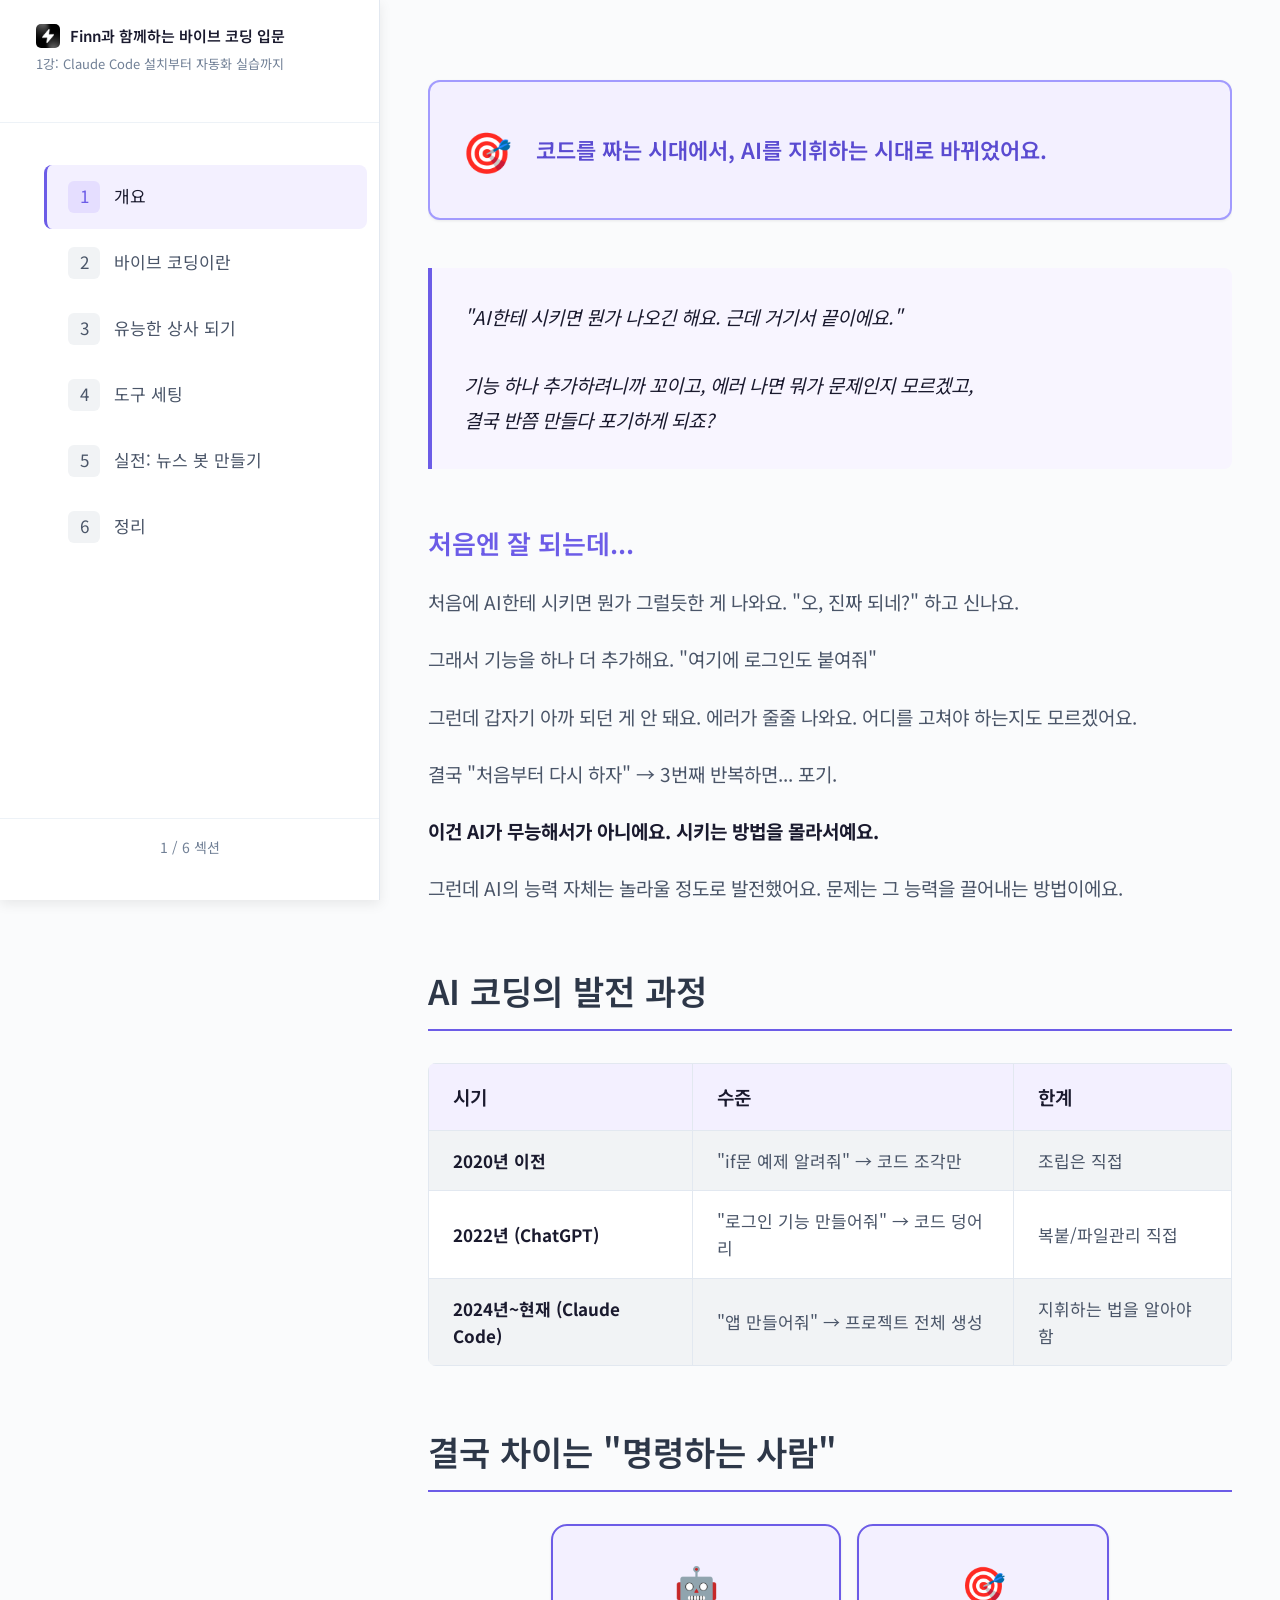
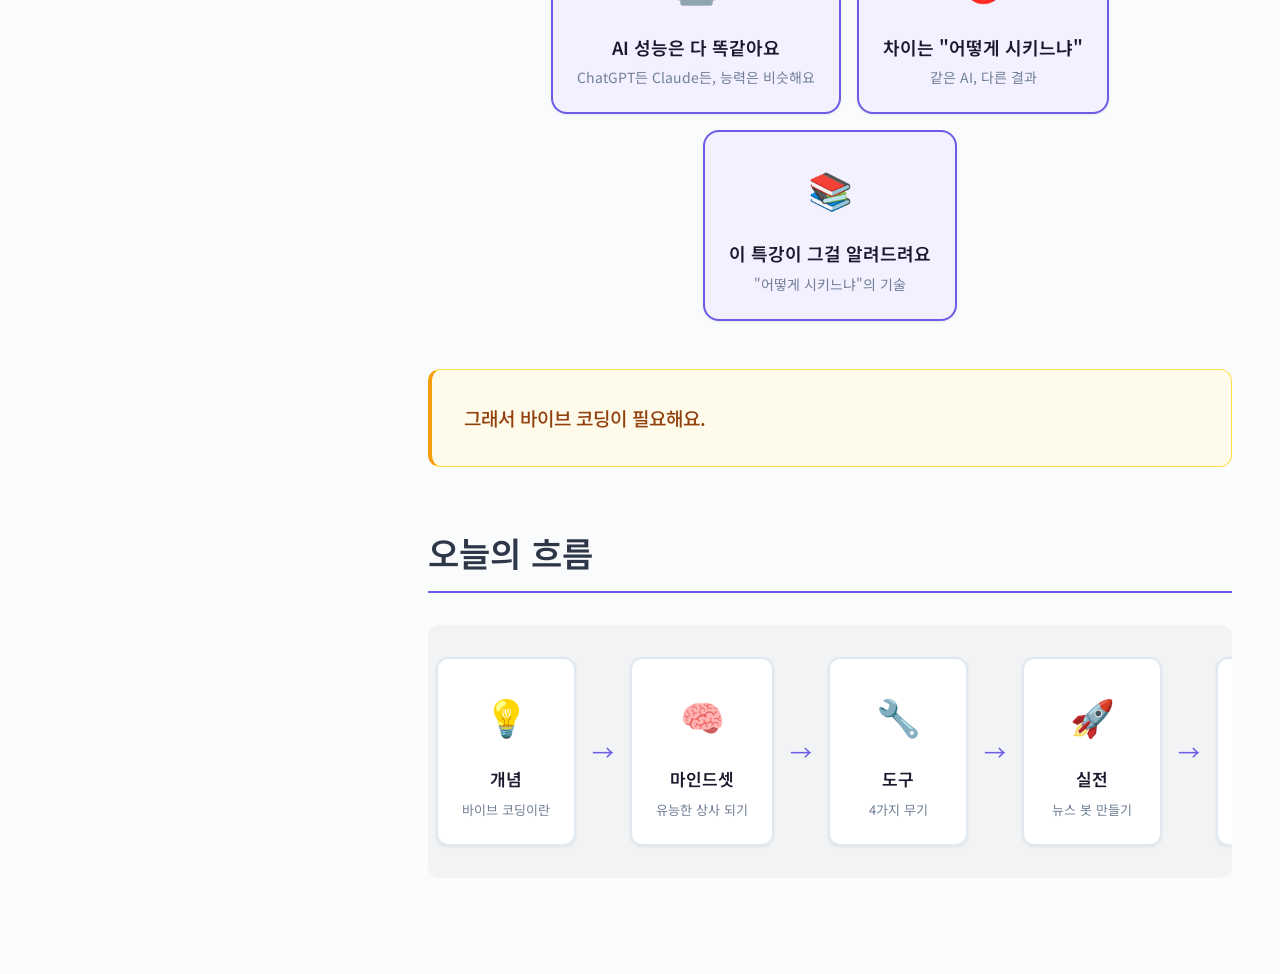
==== 바이브코딩특강/html/index.html @ a38feee6 "바이브 코딩 특강 프레젠테이션 Phase 4 완료 - HTML 프레젠테이션: 7개 섹션 (개요, 바이브코딩이란, 마인드셋, 도구세팅, 자동화실습, 핸즈온, 요약) - 라이트 모드 " ====
<!DOCTYPE html>
<html lang="ko">
<head>
  <meta charset="UTF-8">
  <meta name="viewport" content="width=device-width, initial-scale=1.0">
  <title>Finn과 함께하는 바이브 코딩 입문</title>
  <link rel="stylesheet" href="css/styles.css">
  <link rel="preconnect" href="https://fonts.googleapis.com">
  <link rel="preconnect" href="https://fonts.gstatic.com" crossorigin>
  <link href="https://fonts.googleapis.com/css2?family=Noto+Sans+KR:wght@400;500;600;700&display=swap" rel="stylesheet">
</head>
<body>
  <div class="app-container">
    <!-- Sidebar Navigation -->
    <nav class="sidebar">
      <div class="sidebar-header">
        <div class="sidebar-title-row">
          <img src="images/logo.png" alt="번개장터" class="sidebar-logo">
          <h1>Finn과 함께하는 바이브 코딩 입문</h1>
        </div>
        <p>1강: Claude Code 설치부터 자동화 실습까지</p>
      </div>
      <ul class="nav-list">
        <li class="nav-item">
          <a class="nav-link active" data-target="overview">
            <span class="nav-icon">1</span>
            개요
          </a>
        </li>
        <li class="nav-item">
          <a class="nav-link" data-target="what-is">
            <span class="nav-icon">2</span>
            바이브 코딩이란
          </a>
        </li>
        <li class="nav-item">
          <a class="nav-link" data-target="mindset">
            <span class="nav-icon">3</span>
            유능한 상사 되기
          </a>
        </li>
        <li class="nav-item">
          <a class="nav-link" data-target="tools">
            <span class="nav-icon">4</span>
            도구 세팅
          </a>
        </li>
        <li class="nav-item">
          <a class="nav-link" data-target="hands-on">
            <span class="nav-icon">5</span>
            실전: 뉴스 봇 만들기
          </a>
        </li>
        <li class="nav-item">
          <a class="nav-link" data-target="summary">
            <span class="nav-icon">6</span>
            정리
          </a>
        </li>
      </ul>
      <div class="sidebar-footer">
        <span id="progress-text">1 / 6 섹션</span>
      </div>
    </nav>

    <!-- Main Content Area -->
    <main class="main-content">

      <!-- ==================== 섹션 0: 개요 ==================== -->
      <section id="overview" class="content-section active">
        <div class="key-message">
          <span class="key-icon">🎯</span>
          <p class="key-text">코드를 짜는 시대에서, AI를 지휘하는 시대로 바뀌었어요.</p>
        </div>

        <blockquote>
          "AI한테 시키면 뭔가 나오긴 해요. 근데 거기서 끝이에요."<br><br>
          기능 하나 추가하려니까 꼬이고, 에러 나면 뭐가 문제인지 모르겠고,<br>
          결국 반쯤 만들다 포기하게 되죠?
        </blockquote>

        <h3>처음엔 잘 되는데...</h3>
        <p>처음에 AI한테 시키면 뭔가 그럴듯한 게 나와요. "오, 진짜 되네?" 하고 신나요.</p>
        <p>그래서 기능을 하나 더 추가해요. "여기에 로그인도 붙여줘"</p>
        <p>그런데 갑자기 아까 되던 게 안 돼요. 에러가 줄줄 나와요. 어디를 고쳐야 하는지도 모르겠어요.</p>
        <p>결국 "처음부터 다시 하자" → 3번째 반복하면... 포기.</p>
        <p><strong>이건 AI가 무능해서가 아니에요. 시키는 방법을 몰라서예요.</strong></p>
        <p>그런데 AI의 능력 자체는 놀라울 정도로 발전했어요. 문제는 그 능력을 끌어내는 방법이에요.</p>

        <h2>AI 코딩의 발전 과정</h2>
        <table>
          <tr>
            <th>시기</th>
            <th>수준</th>
            <th>한계</th>
          </tr>
          <tr>
            <td><strong>2020년 이전</strong></td>
            <td>"if문 예제 알려줘" → 코드 조각만</td>
            <td>조립은 직접</td>
          </tr>
          <tr>
            <td><strong>2022년 (ChatGPT)</strong></td>
            <td>"로그인 기능 만들어줘" → 코드 덩어리</td>
            <td>복붙/파일관리 직접</td>
          </tr>
          <tr>
            <td><strong>2024년~현재 (Claude Code)</strong></td>
            <td>"앱 만들어줘" → 프로젝트 전체 생성</td>
            <td>지휘하는 법을 알아야 함</td>
          </tr>
        </table>

        <h2>결국 차이는 "명령하는 사람"</h2>
        <div class="ai-grid" style="justify-content:center">
          <div class="ai-card highlight" style="min-width:200px;padding:24px">
            <span style="font-size:36px">🤖</span>
            <span class="ai-name" style="font-size:18px;white-space:normal;margin-top:8px">AI 성능은 다 똑같아요</span>
            <span style="font-size:14px;color:var(--color-text-muted);margin-top:4px">ChatGPT든 Claude든, 능력은 비슷해요</span>
          </div>
          <div class="ai-card highlight" style="min-width:200px;padding:24px">
            <span style="font-size:36px">🎯</span>
            <span class="ai-name" style="font-size:18px;white-space:normal;margin-top:8px">차이는 "어떻게 시키느냐"</span>
            <span style="font-size:14px;color:var(--color-text-muted);margin-top:4px">같은 AI, 다른 결과</span>
          </div>
          <div class="ai-card highlight" style="min-width:200px;padding:24px">
            <span style="font-size:36px">📚</span>
            <span class="ai-name" style="font-size:18px;white-space:normal;margin-top:8px">이 특강이 그걸 알려드려요</span>
            <span style="font-size:14px;color:var(--color-text-muted);margin-top:4px">"어떻게 시키느냐"의 기술</span>
          </div>
        </div>

        <div class="insight-box">
          <p>그래서 바이브 코딩이 필요해요.</p>
        </div>

        <h2>오늘의 흐름</h2>
        <div class="flow-diagram">
          <div class="flow-node">
            <span class="flow-emoji">💡</span>
            <span class="flow-label">개념</span>
            <span class="flow-desc">바이브 코딩이란</span>
          </div>
          <span class="flow-arrow">→</span>
          <div class="flow-node">
            <span class="flow-emoji">🧠</span>
            <span class="flow-label">마인드셋</span>
            <span class="flow-desc">유능한 상사 되기</span>
          </div>
          <span class="flow-arrow">→</span>
          <div class="flow-node">
            <span class="flow-emoji">🔧</span>
            <span class="flow-label">도구</span>
            <span class="flow-desc">4가지 무기</span>
          </div>
          <span class="flow-arrow">→</span>
          <div class="flow-node">
            <span class="flow-emoji">🚀</span>
            <span class="flow-label">실전</span>
            <span class="flow-desc">뉴스 봇 만들기</span>
          </div>
          <span class="flow-arrow">→</span>
          <div class="flow-node">
            <span class="flow-emoji">📋</span>
            <span class="flow-label">정리</span>
            <span class="flow-desc">다음 단계</span>
          </div>
        </div>
      </section>

      <!-- ==================== 섹션 1: 바이브 코딩이란 ==================== -->
      <section id="what-is" class="content-section">
        <h1>바이브 코딩이란</h1>

        <div class="key-message">
          <span class="key-icon">🎯</span>
          <p class="key-text">바이브 코딩 = 코드 대신, 명확한 의도와 예상 결과로 AI를 지휘하는 것</p>
        </div>

        <blockquote>
          "바이브"면 대충 느낌만 전달하면 되는 거 아니에요?<br>
          — 아닙니다. 여기서 오해하면 안 돼요.
        </blockquote>

        <h2>정의</h2>
        <p>코드 한 줄 한 줄 짜는 게 아니라,<br>
        <strong>"이 버튼 누르면 이렇게 동작해야 해"</strong>라고 의도와 예상 결과를 구체적으로 지시하는 방식이에요.</p>

        <h3>바이브 코딩 ≠ 대충 말하기</h3>
        <div class="insight-box">
          <p>"바이브"라는 단어 때문에 헷갈릴 수 있어요. "느낌만 전달하면 AI가 알아서 해주겠지?" — 이게 안 돼서 다들 막히는 거예요.</p>
        </div>
        <p>바이브 코딩의 진짜 의미:</p>
        <ul class="checklist">
          <li>코드 문법은 몰라도 돼요</li>
          <li>대신 <strong>뭘 만들지</strong>, <strong>왜 만들지</strong>, <strong>어떻게 동작해야 하는지</strong>는 명확히 알아야 해요</li>
          <li>AI한테 기술적인 지침을 정확하게 전달하는 게 핵심이에요</li>
        </ul>

        <h3>MVP란?</h3>
        <p><strong>MVP(Minimum Viable Product)</strong> = 최소 기능 제품. 핵심 기능만 있는 버전을 빨리 만들어서 반응을 보는 거예요. 바이브 코딩은 이 MVP를 빠르게 만드는 데 특히 강해요.</p>

        <h2>전통 코딩 vs 바이브 코딩</h2>
        <div class="comparison-grid">
          <div class="comparison-card traditional">
            <h3>전통적인 코딩</h3>
            <ul>
              <li>사람이 직접 코드를 짠다</li>
              <li>문법, 규칙을 외워야 한다</li>
              <li>오류 하나에 몇 시간 고민</li>
              <li>혼자 모든 걸 알아야 한다</li>
            </ul>
          </div>
          <div class="comparison-card vibe">
            <h3>바이브 코딩</h3>
            <ul>
              <li>AI가 코드를 짜고, 사람이 방향을 잡는다</li>
              <li>의도와 결과를 명확하게 지시한다</li>
              <li>AI한테 물어보면 바로 해결책 제시</li>
              <li>AI와 대화하면서 같이 만든다</li>
            </ul>
          </div>
        </div>

        <div class="section-image-wrap">
          <img src="images/traditional_vs_vibe_coding.png" alt="전통 코딩 vs 바이브 코딩 비교" class="section-image">
          <p class="section-image-caption">전통 코딩: 벽돌을 직접 쌓는 것 vs 바이브 코딩: AI와 함께 설계하는 것</p>
        </div>

        <div class="insight-box">
          <p><strong>왜 지금 바이브 코딩이 가능해졌을까요?</strong> 2022년까지는 AI가 코드 조각만 줄 수 있었어요. 복붙과 조립은 직접 해야 했죠. 하지만 2024년부터 AI가 <strong>프로젝트 전체</strong>를 다룰 수 있게 됐어요. 파일 생성, 코드 작성, 에러 수정까지. 남은 건 <strong>"어떻게 시키느냐"</strong>뿐이에요.</p>
        </div>

        <h2>같은 목표, 다른 접근</h2>
        <p><strong>할일 관리 앱</strong>을 만든다고 하면:</p>
        <div class="comparison-grid">
          <div class="comparison-card traditional">
            <h3>전통 방식</h3>
            <ul>
              <li>언어 선택 → 문법 공부</li>
              <li>프레임워크 학습</li>
              <li>코드 작성 → 삽질...</li>
              <li>6개월~1년</li>
            </ul>
          </div>
          <div class="comparison-card vibe">
            <h3>바이브 코딩</h3>
            <ul>
              <li>AI에게 말하기</li>
              <li>기획 대화 → 코드 생성</li>
              <li>피드백 → 반복</li>
              <li>대화할 줄 알면 시작</li>
            </ul>
          </div>
        </div>

        <h2>바이브 코딩으로 뭘 만들 수 있나요?</h2>
        <p>코딩 경험 없는 사람들이 실제로 바이브 코딩으로 만드는 것들이에요.</p>
        <div class="ai-grid">
          <div class="ai-card" style="padding:24px">
            <span style="font-size:32px">⚙️</span>
            <span class="ai-name" style="font-size:16px;white-space:normal">업무 자동화</span>
            <span style="font-size:13px;color:var(--color-text-muted)">뉴스 봇, 엑셀 자동 병합, 이메일 분류</span>
          </div>
          <div class="ai-card" style="padding:24px">
            <span style="font-size:32px">🌐</span>
            <span class="ai-name" style="font-size:16px;white-space:normal">웹사이트 / 서비스</span>
            <span style="font-size:13px;color:var(--color-text-muted)">포트폴리오, 스터디 모임, 소규모 쇼핑몰</span>
          </div>
          <div class="ai-card" style="padding:24px">
            <span style="font-size:32px">📱</span>
            <span class="ai-name" style="font-size:16px;white-space:normal">간단한 앱</span>
            <span style="font-size:13px;color:var(--color-text-muted)">습관 트래커, 가계부, 운동 기록</span>
          </div>
          <div class="ai-card" style="padding:24px">
            <span style="font-size:32px">📊</span>
            <span class="ai-name" style="font-size:16px;white-space:normal">데이터 분석</span>
            <span style="font-size:13px;color:var(--color-text-muted)">매출 대시보드, 설문 분석, 가격 모니터링</span>
          </div>
        </div>
        <div class="insight-box">
          <p>이 사람들이 코딩을 배웠을까요? 아니에요. <strong>AI와 대화하는 법</strong>을 배웠어요.</p>
        </div>

        <h2>비개발자들이 만든 실제 사례</h2>
        <p style="margin-bottom:16px">카드를 클릭하면 자세한 내용을 볼 수 있어요.</p>
        <div class="ai-grid">
          <div class="ai-card case-card" data-modal="case-1">
            <span class="case-emoji">🔗</span>
            <span class="ai-name">LinkStash</span>
            <span class="case-creator">디자이너 (코딩 무경험)</span>
            <span class="ai-badge cli">Cursor</span>
          </div>
          <div class="ai-card case-card" data-modal="case-2">
            <span class="case-emoji">📂</span>
            <span class="ai-name">Social Archiver</span>
            <span class="case-creator">비개발자 (임형균)</span>
            <span class="ai-badge ide">바이브코딩</span>
          </div>
          <div class="ai-card case-card" data-modal="case-3">
            <span class="case-emoji">🥗</span>
            <span class="ai-name">BLight</span>
            <span class="case-creator">PM/디자이너</span>
            <span class="ai-badge ide">Lovable</span>
          </div>
          <div class="ai-card case-card" data-modal="case-4">
            <span class="case-emoji">🎲</span>
            <span class="ai-name">Skull King 계산기</span>
            <span class="case-creator">sewookori studio</span>
            <span class="ai-badge ide">Antigravity</span>
          </div>
          <div class="ai-card case-card" data-modal="case-5">
            <span class="case-emoji">📸</span>
            <span class="ai-name">Photo AI</span>
            <span class="case-creator">Pieter Levels</span>
            <span class="ai-badge cli">Cursor</span>
          </div>
          <div class="ai-card case-card" data-modal="case-6">
            <span class="case-emoji">🎠</span>
            <span class="ai-name">aiCarousels</span>
            <span class="case-creator">Fernando (제품 디자이너)</span>
            <span class="ai-badge ide">ChatGPT</span>
          </div>
          <div class="ai-card case-card" data-modal="case-7">
            <span class="case-emoji">💪</span>
            <span class="ai-name">Hypertropher</span>
            <span class="case-creator">비개발자</span>
            <span class="ai-badge cli">Cursor</span>
          </div>
        </div>

        <h2>바이브 코딩의 한계</h2>
        <table>
          <tr>
            <th>잘 되는 것</th>
            <th>어려운 것</th>
          </tr>
          <tr>
            <td>개인용/소규모 도구</td>
            <td>수백만 명 동시 접속 서비스</td>
          </tr>
          <tr>
            <td>프로토타입, MVP</td>
            <td>은행/병원급 보안 시스템</td>
          </tr>
          <tr>
            <td>반복 업무 자동화</td>
            <td>게임 엔진 같은 고성능 프로그램</td>
          </tr>
          <tr>
            <td>간단한 웹/앱</td>
            <td>기존 복잡한 시스템에 기능 추가</td>
          </tr>
        </table>

        <h2>바이브 코딩의 핵심은 "대화"</h2>
        <div class="flow-diagram">
          <div class="flow-node">
            <span class="flow-emoji">💬</span>
            <span class="flow-label">말하기</span>
            <span class="flow-desc">AI에게 요청</span>
          </div>
          <span class="flow-arrow">→</span>
          <div class="flow-node">
            <span class="flow-emoji">👀</span>
            <span class="flow-label">확인</span>
            <span class="flow-desc">결과 살펴보기</span>
          </div>
          <span class="flow-arrow">→</span>
          <div class="flow-node">
            <span class="flow-emoji">🔄</span>
            <span class="flow-label">피드백</span>
            <span class="flow-desc">"이건 좋고, 저건 고쳐줘"</span>
          </div>
          <span class="flow-arrow">→</span>
          <div class="flow-node">
            <span class="flow-emoji">🔁</span>
            <span class="flow-label">반복</span>
            <span class="flow-desc">완성될 때까지</span>
          </div>
        </div>
        <p style="text-align:center;font-size:18px;color:var(--color-text-muted)">한 번에 완성품이 나오지 않아요. 대화하면서 만들어가는 거예요.</p>

        <h3>바이브 코딩식 대화법 맛보기</h3>
        <div class="comparison-grid">
          <div class="comparison-card traditional">
            <h3>이렇게 하면 실패</h3>
            <p style="font-size:18px;color:var(--color-text-secondary)">❌ "투두 앱 만들어줘"</p>
            <p style="font-size:16px;color:var(--color-text-muted)">→ AI: 뭔가 만들긴 하는데... 이게 내가 원하던 거야?</p>
          </div>
          <div class="comparison-card vibe">
            <h3>이렇게 하면 성공</h3>
            <p style="font-size:18px;color:var(--color-text-secondary)">✅ "할 일 관리 앱을 만들고 싶어. 어떤 기능들이 필요할지 같이 정리해볼까?"</p>
            <p style="font-size:16px;color:var(--color-text-muted)">→ AI: "네, 먼저 핵심 기능부터 정리해볼게요..."</p>
          </div>
        </div>
        <div class="insight-box">
          <p><strong>"만들어줘"가 아니라 "같이 정리해보자"</strong>예요. AI와 대화하면서 기획이 잡히는 거예요.</p>
        </div>

        <h3>바이브 코딩을 하다 보면</h3>
        <div class="growth-path">
          <div class="growth-step" data-step="1">
            <div class="step-title">처음</div>
            <div class="step-desc">AI가 뭘 하는지 하나도 몰라요. "뭔가 막 만드네..."</div>
          </div>
          <div class="growth-step" data-step="2">
            <div class="step-title">몇 번 하다 보면</div>
            <div class="step-desc">"아, 지금 로그인 부분 고치고 있구나"</div>
          </div>
          <div class="growth-step current" data-step="3">
            <div class="step-title">결국</div>
            <div class="step-desc">코드를 짤 줄은 몰라도, <strong>볼 줄은 알게 돼요</strong>. 이게 성장이에요.</div>
          </div>
        </div>

        <blockquote>
          자동차를 직접 만들 줄 몰라도 운전은 할 수 있어요.<br>
          AI가 차를 만들어주지만, <strong>운전은 여러분이 해요.</strong>
        </blockquote>

        <div class="section-image-wrap">
          <img src="images/vibe_coding_driving_analogy.png" alt="바이브 코딩 운전 비유" class="section-image">
          <p class="section-image-caption">여러분은 방향(Direction)을, AI는 코드(Code)를 담당해요</p>
        </div>

      </section>

      <!-- ==================== 섹션 2: 유능한 상사 되기 ==================== -->
      <section id="mindset" class="content-section">
        <h1>AI의 유능한 상사 되기</h1>

        <div class="key-message">
          <span class="key-icon">🎯</span>
          <p class="key-text">AI는 유능한 신입사원. 뭘 만들지 모르는 건 AI가 아니라 여러분의 문제예요.</p>
        </div>

        <blockquote>
          "만들어줘" 한마디면 될 줄 알았는데...<br>
          왜 내가 원하는 게 안 나오죠?
        </blockquote>

        <h2>몰라도 되는 것 vs 알아야 하는 것</h2>
        <table>
          <tr>
            <th>몰라도 됨</th>
            <th>알아야 함</th>
          </tr>
          <tr>
            <td>프로그래밍 언어 문법</td>
            <td>뭘 만들고 싶은지 (목적)</td>
          </tr>
          <tr>
            <td>복잡한 알고리즘</td>
            <td>프로그램의 종류 (웹? 앱? 자동화?)</td>
          </tr>
          <tr>
            <td>코드를 직접 타이핑하는 것</td>
            <td>AI 결과를 확인하고 피드백하는 법</td>
          </tr>
          <tr>
            <td>function, const 같은 키워드</td>
            <td>"이건 로그인 기능이구나" 판독 능력</td>
          </tr>
        </table>

        <h3>개념이 필요한 두 가지 이유</h3>
        <div class="comparison-grid">
          <div class="comparison-card" style="border-top:3px solid rgba(234,179,8,0.5)">
            <h3 style="color:var(--color-warning)">1. 명확한 지시</h3>
            <p style="font-size:18px;color:var(--color-text-secondary)">"알아서 해줘"가 아니라 구체적인 주문서가 돼요. 개념을 알아야 정확히 시킬 수 있어요.</p>
          </div>
          <div class="comparison-card" style="border-top:3px solid rgba(59,130,246,0.5)">
            <h3 style="color:var(--color-info)">2. AI 결과 판단</h3>
            <p style="font-size:18px;color:var(--color-text-secondary)">AI가 만들어준 결과물을 평가할 수 있어야 해요. "이게 맞는 건가?" 판단하려면 기본 개념이 필요해요.</p>
          </div>
        </div>

        <h3>알아야 할 핵심 개념 5가지</h3>
        <div class="ai-grid">
          <div class="ai-card" style="padding:24px">
            <span style="font-size:32px">🖥️</span>
            <span class="ai-name" style="font-size:16px;white-space:normal">프론트엔드/백엔드</span>
            <span style="font-size:13px;color:var(--color-text-muted)">보이는 부분 vs 뒤에서 도는 부분</span>
          </div>
          <div class="ai-card" style="padding:24px">
            <span style="font-size:32px">🗄️</span>
            <span class="ai-name" style="font-size:16px;white-space:normal">데이터베이스</span>
            <span style="font-size:13px;color:var(--color-text-muted)">정보 저장소 (엑셀 시트 같은 것)</span>
          </div>
          <div class="ai-card" style="padding:24px">
            <span style="font-size:32px">🔌</span>
            <span class="ai-name" style="font-size:16px;white-space:normal">API</span>
            <span style="font-size:13px;color:var(--color-text-muted)">프로그램끼리 대화하는 통로</span>
          </div>
          <div class="ai-card" style="padding:24px">
            <span style="font-size:32px">📁</span>
            <span class="ai-name" style="font-size:16px;white-space:normal">폴더 구조</span>
            <span style="font-size:13px;color:var(--color-text-muted)">파일을 어떻게 정리하는가</span>
          </div>
          <div class="ai-card" style="padding:24px">
            <span style="font-size:32px">🔀</span>
            <span class="ai-name" style="font-size:16px;white-space:normal">데이터 흐름</span>
            <span style="font-size:13px;color:var(--color-text-muted)">정보가 어디서 와서 어디로 가는가</span>
          </div>
        </div>

        <h3>학습 순서</h3>
        <div class="flow-diagram">
          <div class="flow-node">
            <span class="flow-emoji">📦</span>
            <span class="flow-label">종류</span>
            <span class="flow-desc">프로그램 종류</span>
          </div>
          <span class="flow-arrow">→</span>
          <div class="flow-node">
            <span class="flow-emoji">🏗️</span>
            <span class="flow-label">구조</span>
            <span class="flow-desc">프론트/백엔드</span>
          </div>
          <span class="flow-arrow">→</span>
          <div class="flow-node">
            <span class="flow-emoji">📐</span>
            <span class="flow-label">설계</span>
            <span class="flow-desc">설계 개념</span>
          </div>
          <span class="flow-arrow">→</span>
          <div class="flow-node">
            <span class="flow-emoji">🔧</span>
            <span class="flow-label">도구</span>
            <span class="flow-desc">Claude Code 등</span>
          </div>
          <span class="flow-arrow">→</span>
          <div class="flow-node">
            <span class="flow-emoji">🚀</span>
            <span class="flow-label">실전</span>
            <span class="flow-desc">직접 만들기</span>
          </div>
        </div>

        <h3>코드 "짜기" vs "보기"의 차이</h3>
        <p>바이브 코딩은 코드를 직접 쓰는 게 아니에요. 하지만 AI가 만든 코드를 <strong>읽고 판단하는 능력</strong>은 필요해요. 아래 예시를 볼게요.</p>
        <pre>function addTodo(text) {
  const newTodo = {
    id: Date.now(),
    text: text,
    done: false
  };
  todos.push(newTodo);
}</pre>
        <div class="comparison-grid">
          <div class="comparison-card traditional">
            <h3>짜는 것 (몰라도 됨)</h3>
            <ul>
              <li><code>function</code>, <code>const</code> 같은 키워드</li>
              <li><code>Date.now()</code> 같은 함수 사용법</li>
              <li><code>todos.push()</code> 같은 배열 조작 문법</li>
            </ul>
          </div>
          <div class="comparison-card vibe">
            <h3>보는 것 (알아야 함)</h3>
            <ul>
              <li>"할 일을 추가하는 기능이구나"</li>
              <li>"새 할 일에 id, 텍스트, 완료 여부가 들어가는구나"</li>
              <li>"목록에 추가하는 동작이구나"</li>
            </ul>
          </div>
        </div>
        <div class="insight-box">
          <p>짜는 건 AI가 해요. <strong>보고 판단하는 건 여러분 몫이에요.</strong> "이 코드가 뭘 하는 건지" 흐름을 읽을 줄 알면 돼요.</p>
        </div>

        <h3>전통 코딩 학습 vs 바이브 코딩 학습</h3>
        <div class="comparison-grid">
          <div class="comparison-card traditional">
            <h3>전통 코딩 학습</h3>
            <p style="font-size:18px;color:var(--color-text-secondary)">"<code>for</code>문을 어떻게 쓰는지", "<code>if</code>문 다음에 뭐가 와야 하는지"</p>
            <p style="font-size:16px;color:var(--color-text-muted)">→ 문법 세부사항에 집중</p>
          </div>
          <div class="comparison-card vibe">
            <h3>바이브 코딩 학습</h3>
            <p style="font-size:18px;color:var(--color-text-secondary)">"이 데이터를 하나씩 처리해야 해", "여기서 에러 체크가 필요해"</p>
            <p style="font-size:16px;color:var(--color-text-muted)">→ 의도와 개념 이해에 집중</p>
          </div>
        </div>

        <h2>5단계 성장 경로</h2>
        <div class="growth-path">
          <div class="growth-step" data-step="1">
            <div class="step-title">기능 요청 수준</div>
            <div class="step-desc">"로그인 만들어줘" (시작점)</div>
          </div>
          <div class="growth-step" data-step="2">
            <div class="step-title">명세 제공 수준</div>
            <div class="step-desc">"이메일+비밀번호 입력, 유효성 검사 포함"</div>
          </div>
          <div class="growth-step" data-step="3">
            <div class="step-title">구조 이해 수준</div>
            <div class="step-desc">"프론트는 React, 백엔드는 Node.js로"</div>
          </div>
          <div class="growth-step current" data-step="4">
            <div class="step-title">설계 대화 수준 ← 오늘의 목표</div>
            <div class="step-desc">"아키텍처 추천해봐" → 판단 → "이렇게 해줘"</div>
          </div>
          <div class="growth-step" data-step="5">
            <div class="step-title">고도화</div>
            <div class="step-desc">성능/보안/확장성까지 고려</div>
          </div>
        </div>

        <h2>대화법 비교</h2>
        <div class="comparison-grid">
          <div class="comparison-card traditional">
            <h3>Bad</h3>
            <p style="font-size:20px;color:var(--color-text-secondary)">"투두 앱 만들어줘"</p>
            <p style="font-size:18px;color:var(--color-text-muted)">→ AI가 뭔가 만들긴 하는데, 원하던 게 아님</p>
          </div>
          <div class="comparison-card vibe">
            <h3>Good</h3>
            <p style="font-size:20px;color:var(--color-text-secondary)">"할 일 관리 앱을 만들고 싶어. 어떤 기능들이 필요할지 같이 정리해볼까?"</p>
            <p style="font-size:18px;color:var(--color-text-muted)">→ 대화하면서 기획이 잡힘</p>
          </div>
        </div>

        <h2>기술적 지시가 가능한 매니저의 특징</h2>
        <div class="growth-path">
          <div class="growth-step" data-step="1">
            <div class="step-title">선택지 물어보기</div>
            <div class="step-desc">"로그인 방식 3가지 알려줘"</div>
          </div>
          <div class="growth-step" data-step="2">
            <div class="step-title">상황에 맞게 판단</div>
            <div class="step-desc">"우리는 소셜 로그인이 맞겠다"</div>
          </div>
          <div class="growth-step" data-step="3">
            <div class="step-title">구체적으로 지시</div>
            <div class="step-desc">"구글 로그인부터 붙여줘"</div>
          </div>
          <div class="growth-step" data-step="4">
            <div class="step-title">결과 확인/검증</div>
            <div class="step-desc">"로그인 버튼 누르니까 에러 나는데?"</div>
          </div>
          <div class="growth-step current" data-step="5">
            <div class="step-title">직접 코딩하지 않기</div>
            <div class="step-desc">코드 타이핑 X, 버그 직접 수정 X — 대신 정확히 지시해요</div>
          </div>
        </div>

        <h3>실패 예시: 상품 검색/필터링</h3>
        <div class="comparison-grid">
          <div class="comparison-card traditional">
            <h3>Bad</h3>
            <p style="font-size:18px;color:var(--color-text-secondary)">"상품 검색이랑 필터링 기능 만들어줘"</p>
            <p style="font-size:16px;color:var(--color-text-muted)">→ 가격순 정렬이 안 되고, 카테고리가 뒤죽박죽</p>
          </div>
          <div class="comparison-card vibe">
            <h3>Good</h3>
            <p style="font-size:18px;color:var(--color-text-secondary)">"상품 검색을 만들 건데. 1)이름 검색 2)카테고리별 필터 3)가격순/인기순 정렬. 먼저 정리해줘"</p>
            <p style="font-size:16px;color:var(--color-text-muted)">→ 구조부터 잡고, 하나씩 구현</p>
          </div>
        </div>

        <h2>3가지 마인드셋</h2>
        <div class="ai-grid">
          <div class="ai-card highlight" style="min-width:200px;padding:24px">
            <span style="font-size:36px">🔄</span>
            <span class="ai-name" style="font-size:18px;white-space:normal;margin-top:8px">"한 번에 안 돼도 괜찮아"</span>
            <span style="font-size:14px;color:var(--color-text-muted);margin-top:4px">대화하면서 고쳐나가면 돼요</span>
          </div>
          <div class="ai-card highlight" style="min-width:200px;padding:24px">
            <span style="font-size:36px">🧭</span>
            <span class="ai-name" style="font-size:18px;white-space:normal;margin-top:8px">"내가 방향을 잡아야 해"</span>
            <span style="font-size:14px;color:var(--color-text-muted);margin-top:4px">AI가 다 해주는 게 아니에요</span>
          </div>
          <div class="ai-card highlight" style="min-width:200px;padding:24px">
            <span style="font-size:36px">🌱</span>
            <span class="ai-name" style="font-size:18px;white-space:normal;margin-top:8px">"조금씩 배워가면 돼"</span>
            <span style="font-size:14px;color:var(--color-text-muted);margin-top:4px">하나씩 만들다 보면 자연스럽게 알게 돼요</span>
          </div>
        </div>

        <blockquote>
          유능한 신입사원한테 "알아서 해"라고 하면 엉뚱한 결과.<br>
          <strong>"이 고객 데이터를 이 기준으로 정리해줘"</strong>라고 하면 완벽한 결과.
        </blockquote>

      </section>

      <!-- ==================== 섹션 3: 도구 세팅 ==================== -->
      <section id="tools" class="content-section">
        <h1>도구 세팅: 4가지 무기</h1>

        <div class="key-message">
          <span class="key-icon">🎯</span>
          <p class="key-text">터미널, VS Code, Git, NPM — 이 4가지만 있으면 바이브 코딩 준비 완료!</p>
        </div>

        <blockquote>
          터미널이라고 하면 겁부터 나시죠? 까만 화면에 깜빡이는 커서...<br>
          근데 사실 카카오톡이랑 똑같아요.
        </blockquote>

        <h2>4대 도구</h2>
        <div class="tool-grid">
          <div class="tool-card">
            <span class="tool-emoji">🤖</span>
            <div class="tool-name">Claude Code</div>
            <div class="tool-analogy">"손발이 달린 AI"</div>
            <div class="tool-desc">웹 ChatGPT = "말만 하는" 조언자 (코드를 복붙해야 해요)<br>Claude Code = "손발이 달린" 실무자 (파일을 직접 열어서 수정해요)<br>터미널 = 사람↔컴퓨터 대화창 (카카오톡처럼!)</div>
            <span class="tool-cmd">claude</span>
          </div>
          <div class="tool-card">
            <span class="tool-emoji">💻</span>
            <div class="tool-name">VS Code</div>
            <div class="tool-analogy">"전문 주방"</div>
            <div class="tool-desc">탐색기(냉장고) + 에디터(도마) + 터미널(가스레인지)<br>Korean Language Pack 확장 설치 추천</div>
            <span class="tool-cmd">code .</span>
          </div>
          <div class="tool-card">
            <span class="tool-emoji">💾</span>
            <div class="tool-name">Git</div>
            <div class="tool-analogy">"게임 세이브"</div>
            <div class="tool-desc">Commit = 세이브 포인트 찍기<br>GitHub = 클라우드 세이브<br>컴퓨터 고장나도 안전해요</div>
            <span class="tool-cmd">add → commit → push</span>
          </div>
          <div class="tool-card">
            <span class="tool-emoji">📦</span>
            <div class="tool-name">NPM + .env</div>
            <div class="tool-analogy">"레시피북 + 금고"</div>
            <div class="tool-desc">package.json = 재료 목록(레시피)<br>.env = 비밀번호 금고 (API 키 보관)<br>node_modules = 재료 보관함 (Git에 안 올려요, 언제든 재설치)</div>
            <span class="tool-cmd">npm install</span>
          </div>
        </div>

        <h2>설치 과정</h2>

        <h3>터미널 열기</h3>
        <p>Claude Code를 설치하려면 먼저 터미널을 열어야 해요.</p>
        <div class="comparison-grid">
          <div class="comparison-card" style="border-top:3px solid var(--color-info)">
            <h3 style="color:var(--color-info)">🍎 Mac</h3>
            <p style="font-size:18px;color:var(--color-text-secondary)"><code>Command</code> + <code>Space</code> → "Terminal" 검색 → 엔터</p>
          </div>
          <div class="comparison-card" style="border-top:3px solid var(--color-info)">
            <h3 style="color:var(--color-info)">🪟 Windows</h3>
            <p style="font-size:18px;color:var(--color-text-secondary)">윈도우 키 → "PowerShell" 검색 → 엔터</p>
          </div>
        </div>

        <h3>Claude Code 설치 3단계</h3>
        <p><strong>1단계:</strong> 설치 명령어 입력</p>
        <pre>npm install -g @anthropic-ai/claude-code</pre>
        <p><strong>2단계:</strong> Claude Code 실행</p>
        <pre>claude</pre>
        <p><strong>3단계:</strong> 로그인 — 브라우저가 자동으로 열려요. Claude 계정으로 로그인하면 승인 완료!</p>
        <p>설치 확인: <code>claude --version</code> (버전 번호가 나오면 성공!)</p>
        <div class="insight-box">
          <p><strong>트러블슈팅:</strong> <code>npm: command not found</code> 오류가 나오면? → Node.js LTS 버전을 먼저 설치하세요 (<a href="https://nodejs.org" target="_blank">nodejs.org</a>). Node.js를 설치하면 npm이 자동으로 함께 설치돼요.</p>
        </div>

        <h3>GUI vs CLI 비교</h3>
        <div class="comparison-grid">
          <div class="comparison-card traditional">
            <h3>GUI (마우스 방식)</h3>
            <p style="font-size:18px;color:var(--color-text-secondary)">폴더 우클릭 → "새 폴더" → 이름 입력</p>
          </div>
          <div class="comparison-card vibe">
            <h3>CLI (터미널 방식)</h3>
            <p style="font-size:18px;color:var(--color-text-secondary)"><code>mkdir my-folder</code> 한 줄이면 끝!</p>
            <p style="font-size:16px;color:var(--color-text-muted)">AI가 터미널 명령을 직접 실행할 수 있어요</p>
          </div>
        </div>

        <h3>첫 업무 지시 (대화 예시)</h3>
        <blockquote>
          <strong>나:</strong> "현재 폴더에 있는 파일 목록 좀 보여줘"<br>
          <strong>Claude:</strong> <code>ls</code> 명령어를 자동 실행하고 결과를 보여줘요
        </blockquote>
        <blockquote>
          <strong>나:</strong> "여기에 hello.txt 파일 만들어줘. 내용은 '안녕하세요'로"<br>
          <strong>Claude:</strong> 파일을 직접 생성해요. 복붙할 필요 없어요!
        </blockquote>
        <p><strong>명령어를 몰라도 AI가 알아서 처리해요.</strong> 터미널 명령어를 외울 필요 없어요. 한국어로 말하면 AI가 알아서 실행해요.</p>
        <p>비유: 카카오톡(사람↔사람) vs 터미널(사람↔컴퓨터)</p>

        <h3>VS Code 설치 + 세팅</h3>
        <p><strong>VS Code (Visual Studio Code)</strong> = 전 세계 개발자의 70% 이상이 사용하는 전문가용 작업 환경이에요.</p>
        <p><strong>설치 방법:</strong></p>
        <ol>
          <li><a href="https://code.visualstudio.com" target="_blank">VS Code 공식 홈페이지</a> 접속</li>
          <li>파란색 <strong>Download</strong> 버튼 클릭</li>
          <li>설치 파일 실행 → "다음, 다음, 완료"</li>
        </ol>
        <p><strong>주요 기능 3가지:</strong></p>
        <ul>
          <li><strong>자동 완성:</strong> <code>cl</code>만 쳐도 <code>console.log</code>를 추천해줘요</li>
          <li><strong>에러 표시:</strong> 문제 있는 코드 아래 빨간 줄이 나와요</li>
          <li><strong>터미널 내장:</strong> 별도 창 없이 VS Code 안에서 터미널을 쓸 수 있어요</li>
        </ul>
        <p><strong>필수 확장 프로그램:</strong> Korean Language Pack</p>
        <ol>
          <li>VS Code 왼쪽 사이드바에서 확장(Extensions) 아이콘 클릭</li>
          <li>검색창에 <code>Korean</code> 입력</li>
          <li>"Korean Language Pack for Visual Studio Code" → <strong>Install</strong> → <strong>Restart</strong></li>
        </ol>
        <pre>code .    # "현재 폴더를 VS Code로 열어"</pre>
        <p><code>code</code>는 "VS Code를 실행해", <code>.</code>(점)은 "현재 폴더를 열어"라는 뜻이에요.</p>
        <h3>실습: 파일 만들고 저장하기</h3>
        <ol>
          <li><code>code .</code> 명령어로 VS Code 열기</li>
          <li>탐색기 빈 공간 우클릭 → "새 파일"</li>
          <li>파일명 입력: <code>hello.txt</code></li>
          <li>내용 입력: "안녕하세요, 첫 파일이에요!"</li>
          <li><code>Ctrl+S</code>로 저장</li>
        </ol>
        <div class="insight-box">
          <p><strong>팁:</strong> 파일명 옆에 동그라미(●)가 보이면 = 아직 저장 안 된 거예요. <code>Ctrl+S</code> 누르면 사라져요.</p>
        </div>
        <div class="insight-box">
          <p><strong>터미널 여는 법:</strong> VS Code 안에서 터미널이 안 보일 때 → 상단 메뉴 <code>Terminal</code> → <code>New Terminal</code> 또는 단축키 <code>Ctrl + `</code> (백틱). 터미널은 VS Code 아래쪽에 나타나요.</p>
        </div>

        <h3>Git 3단계 주문</h3>
        <p>첫 시작: <code>git init</code> — 이 폴더에서 세이브 기능을 켜는 것!</p>
        <div class="insight-box">
          <p><code>Initialized empty Git repository</code>가 뜨면 성공이에요!</p>
        </div>
        <pre>git add .           # 담고 (점 . = "모든 파일 다 담아!")
git commit -m "메시지"  # 찍고 (세이브 포인트 찍기)
git push             # 밀고 (클라우드에 올리기)</pre>
        <div class="insight-box">
          <p><strong>RPG 비유:</strong> "보스를 잡기 전에 저장! 로그인 기능 건드릴 건데, 망치면 귀찮으니까 여기서 일단 저장!" → <code>git commit -m "로그인 건드리기 전 세이브"</code> → 마음의 평화. 망쳤으면? 세이브 포인트로 돌아가면 돼요.</p>
        </div>
        <p><strong>이것만 알면 코드는 절대 날아가지 않아요.</strong></p>

        <h3>GitHub 연결하기</h3>
        <p><strong>GitHub = 클라우드 세이브.</strong> 내 컴퓨터가 고장나도 코드가 안전해요. GitHub에서 저장소를 만든 후, 이 3줄만 터미널에 붙여넣으면 연결 끝!</p>
        <ol>
          <li>GitHub.com 회원가입</li>
          <li><code>+</code> → <code>New repository</code> → 이름 짓기 → <code>Create repository</code></li>
          <li>아래 3줄을 터미널에 붙여넣기:</li>
        </ol>
        <pre>git remote add origin https://github.com/내아이디/내저장소.git
git branch -M main
git push -u origin main</pre>
        <p>이제 <code>git push</code> 한 번이면 내 코드가 클라우드에 저장돼요.</p>

        <h3>NPM + .env</h3>
        <p><strong>NPM(Node Package Manager)</strong>은 프로젝트에 필요한 라이브러리를 관리하는 도구예요. "내 컴퓨터에서만 작동 안 함" 문제를 해결해줘요.</p>
        <p><strong>package.json = 레시피 파일.</strong> 프로젝트에 필요한 재료(라이브러리) 목록이에요.</p>
        <pre>{
  "name": "my-project",
  "dependencies": {
    "rss-parser": "^3.13.0",
    "axios": "^1.13.0"
  }
}</pre>
        <p><code>npm install</code>을 실행하면 package.json에 적힌 모든 라이브러리가 <strong>node_modules</strong> 폴더에 자동으로 설치돼요. 레시피만 있으면 누구든 같은 환경을 만들 수 있어요!</p>
        <p><strong>.gitignore 필수 2가지:</strong></p>
        <pre>node_modules/   # 재료 보관함 (용량 크고, npm install로 재설치 가능)
.env            # 비밀번호 금고 (API 키 유출 위험!)</pre>
        <div class="insight-box">
          <p><strong>.env 사용법:</strong> <code>API_KEY=abcdefg12345</code> 형식으로 저장하고, 코드에서는 <code>process.env.API_KEY</code>로 가져와요. 비밀번호를 코드에 직접 쓰면 GitHub에 올릴 때 전 세계에 공개되는 거예요!</p>
        </div>

        <h2>4대 도구 종합</h2>
        <table>
          <tr>
            <th>도구</th>
            <th>비유</th>
            <th>역할</th>
            <th>핵심 명령어</th>
          </tr>
          <tr>
            <td><strong>Claude Code</strong></td>
            <td>손발 달린 신입</td>
            <td>AI 코딩 실행</td>
            <td><code>claude</code></td>
          </tr>
          <tr>
            <td><strong>VS Code</strong></td>
            <td>전문 주방</td>
            <td>코드 편집 환경</td>
            <td><code>code .</code></td>
          </tr>
          <tr>
            <td><strong>Git</strong></td>
            <td>게임 세이브</td>
            <td>버전 관리</td>
            <td><code>git init → add → commit → push</code></td>
          </tr>
          <tr>
            <td><strong>NPM</strong></td>
            <td>레시피북</td>
            <td>의존성 관리</td>
            <td><code>npm install</code></td>
          </tr>
        </table>

      </section>

      <!-- ==================== 섹션 4: 실전 — 뉴스 봇 만들기 ==================== -->
      <section id="hands-on" class="content-section">
        <h1>실전: 뉴스 요약 슬랙 봇 만들기</h1>

        <div class="key-message">
          <span class="key-icon">🎯</span>
          <p class="key-text">AI와 대화하면서, 진짜 동작하는 자동화 비서를 직접 만들어봐요.</p>
        </div>

        <blockquote>
          "매일 아침 뉴스 검색하는 데 30분... 1년이면 180시간이에요.<br>
          한 달치 업무 시간을 단순 반복에 버리고 있는 셈이에요."<br><br>
          지금부터 이 30분을 0분으로 만드는 비서를 만들어볼 거예요.
        </blockquote>

        <h2>자동화할 수 있는 일 vs 없는 일</h2>
        <p>모든 일을 자동화할 수 있는 건 아니에요. 자동화가 잘 되는 일에는 <strong>3가지 공통점</strong>이 있어요.</p>
        <div class="ai-grid">
          <div class="ai-card highlight" style="min-width:180px;padding:24px">
            <span style="font-size:36px">🔁</span>
            <span class="ai-name" style="font-size:18px;margin-top:8px">반복적</span>
            <span style="font-size:14px;color:var(--color-text-muted);margin-top:4px">매일/매주 똑같이 하는 일</span>
          </div>
          <div class="ai-card highlight" style="min-width:180px;padding:24px">
            <span style="font-size:36px">📏</span>
            <span class="ai-name" style="font-size:18px;margin-top:8px">규칙적</span>
            <span style="font-size:14px;color:var(--color-text-muted);margin-top:4px">"A면 B한다"가 명확</span>
          </div>
          <div class="ai-card highlight" style="min-width:180px;padding:24px">
            <span style="font-size:36px">📊</span>
            <span class="ai-name" style="font-size:18px;margin-top:8px">데이터 처리</span>
            <span style="font-size:14px;color:var(--color-text-muted);margin-top:4px">텍스트, 숫자, 파일</span>
          </div>
        </div>

        <table>
          <tr>
            <th>자동화 가능</th>
            <th>자동화 불가능</th>
          </tr>
          <tr>
            <td>환율 수집, 뉴스 키워드 모으기</td>
            <td>"이 뉴스가 중요한가?" (판단)</td>
          </tr>
          <tr>
            <td>정해진 보고서 발송</td>
            <td>"트렌드에 맞나?" (감각)</td>
          </tr>
          <tr>
            <td>특정 키워드 기사 모으기</td>
            <td>"거래처 담당자 기분이 안 좋아 보이네" (눈치)</td>
          </tr>
        </table>
        <p>"매일 아침 AI 뉴스 모아서 슬랙으로 받기" — <strong>반복적이고, 규칙적이고, 데이터 처리</strong>예요. 자동화하기 딱 좋은 일이에요!</p>

        <h2>오늘 만들 것: 전체 구조</h2>
        <p>완성하면 이런 흐름으로 동작해요. 먼저 큰 그림을 보고, 하나씩 만들어볼게요.</p>
        <div class="flow-diagram">
          <div class="flow-node">
            <span class="flow-emoji">⏰</span>
            <span class="flow-label">Cron</span>
            <span class="flow-desc">매일 09:00<br>깨워줘!</span>
          </div>
          <span class="flow-arrow">→</span>
          <div class="flow-node">
            <span class="flow-emoji">📰</span>
            <span class="flow-label">RSS</span>
            <span class="flow-desc">뉴스 수집</span>
          </div>
          <span class="flow-arrow">→</span>
          <div class="flow-node">
            <span class="flow-emoji">🤖</span>
            <span class="flow-label">AI 요약</span>
            <span class="flow-desc">3줄 요약</span>
          </div>
          <span class="flow-arrow">→</span>
          <div class="flow-node">
            <span class="flow-emoji">🔔</span>
            <span class="flow-label">Webhook</span>
            <span class="flow-desc">슬랙 전송</span>
          </div>
          <span class="flow-arrow">→</span>
          <div class="flow-node">
            <span class="flow-emoji">💬</span>
            <span class="flow-label">Slack</span>
            <span class="flow-desc">폰에서 확인!</span>
          </div>
        </div>
        <div class="section-image-wrap">
          <img src="images/25-news-bot-structure.png" alt="뉴스 요약 봇 전체 구조" class="section-image">
          <p class="section-image-caption">Cron(알람) → RSS(수집) → AI(요약) → Webhook(발송) → Slack(확인)</p>
        </div>
        <p>낯선 단어가 보여도 괜찮아요. 각 단계를 만들면서 자연스럽게 알게 될 거예요.</p>

        <h2>AI와 기획부터 시작하기</h2>
        <p>바이브 코딩의 첫 단계는 코드가 아니에요. <strong>AI와의 기획 대화</strong>예요. 어떻게 대화하는지 보여드릴게요.</p>

        <h3>1단계: 큰 그림 전달하기</h3>
        <blockquote>
          <strong>나:</strong> "뉴스 검색 자동화하고 싶어. 매일 아침 9시에 'AI' 뉴스 모아서 슬랙으로 받고 싶어."
        </blockquote>
        <div class="insight-box">
          <p><strong>프롬프트 포인트:</strong> "뭘 하고 싶은지"(뉴스 자동화) + "언제"(매일 9시) + "어디로"(슬랙) — 구체적인 3요소를 한 문장에 담았어요.</p>
        </div>
        <blockquote>
          <strong>AI:</strong> "GitHub Actions Cron(무료) + 구글 뉴스 RSS + 슬랙 Webhook 조합을 추천해요!"
        </blockquote>

        <h3>2단계: 모르는 건 바로 물어보기</h3>
        <blockquote>
          <strong>나:</strong> "GitHub Actions? RSS? Webhook? 그건 뭐야? 하나씩 쉽게 설명해줘."
        </blockquote>
        <div class="insight-box">
          <p><strong>프롬프트 포인트:</strong> 모르는 용어가 나왔을 때, 넘어가지 말고 바로 물어보세요. "쉽게 설명해줘"를 붙이면 비유로 설명해줘요.</p>
        </div>
        <blockquote>
          <strong>AI:</strong> 쉽게 말하면 이래요:<br>
          • <strong>Cron</strong> = 알람 시계. "매일 9시에 이 코드 실행해!"<br>
          • <strong>RSS</strong> = 전단지. 뉴스 사이트가 공식으로 나눠주는 기사 목록이에요.<br>
          • <strong>Webhook</strong> = 초인종. "뉴스 왔어!" 하고 슬랙 문을 두드리는 거예요.
        </blockquote>

        <h3>3단계: 디테일 잡기</h3>
        <blockquote>
          <strong>나:</strong> "제목만 보내면 안 읽을 것 같아. 3줄 요약도 붙여줘."
        </blockquote>
        <blockquote>
          <strong>AI:</strong> "좋아요! 뉴스 수집 → AI 요약 → 슬랙 전송 순서로 만들게요."
        </blockquote>
        <blockquote>
          <strong>나:</strong> "좋아. 그럼 1단계부터 시작하자. 먼저 뉴스 가져오는 것부터 만들어줘."
        </blockquote>
        <div class="insight-box">
          <p><strong>프롬프트 포인트:</strong> 전체를 한번에 시키지 않고 <strong>"1단계부터"</strong>라고 범위를 좁혔어요. 한 번에 하나씩 만들어야 문제가 생겼을 때 어디가 잘못됐는지 찾기 쉬워요.</p>
        </div>

        <p>기획이 끝났어요! 이제 실제로 만들어볼게요.</p>

        <!-- ===== STEP 1 ===== -->
        <div class="step-indicator">
          <span class="step-number">1</span>
          데이터 수집 — RSS로 뉴스 가져오기
        </div>

        <h3>크롤링 vs RSS</h3>
        <p>뉴스를 가져오는 방법은 크게 두 가지예요.</p>
        <table>
          <tr>
            <th>크롤링 = "몰래 가져오기"</th>
            <th>RSS = "공식 전단지"</th>
          </tr>
          <tr>
            <td>웹페이지를 직접 긁어옴</td>
            <td>사이트가 공식으로 제공하는 피드</td>
          </tr>
          <tr>
            <td>법적 문제 가능성 있음</td>
            <td>안전하고 합법적</td>
          </tr>
        </table>
        <p><strong>우리는 RSS를 써요.</strong> 구글 뉴스가 공식으로 제공하는 전단지를 가져오는 거예요.</p>

        <div class="insight-box">
          <p><strong>원석 vs 보석:</strong> 인터넷의 데이터는 정제되지 않은 원석(Raw Data)이에요. 이 원석에서 필요한 보석(제목, 링크)만 골라내는 작업을 <strong>파싱(Parsing)</strong>이라고 해요. 생선에서 가시를 발라내고 살코기만 남기는 것과 같아요.</p>
        </div>

        <div class="section-image-wrap">
          <img src="images/26-rss-parsing.png" alt="데이터 파싱 프로세스" class="section-image">
          <p class="section-image-caption">원석(RSS) → 파싱(가시 발라내기) → 보석(제목, 링크, 날짜)</p>
        </div>

        <h3>프로젝트 세팅</h3>
        <pre>mkdir my-news-bot &amp;&amp; cd my-news-bot
npm init -y
npm install rss-parser</pre>
        <div class="insight-box">
          <p><strong>Node.js란?</strong> 브라우저 없이 JavaScript를 실행할 수 있게 해주는 환경이에요. <code>npm install</code>은 섹션 3에서 배운 "레시피북"이에요 — 필요한 재료(rss-parser)를 설치하는 거예요.</p>
        </div>

        <h3>AI에게 코드 요청하기</h3>
        <pre>"rss-parser 라이브러리로 구글 뉴스 RSS에서 'AI' 키워드 최신 기사 3개의 제목과 링크를 출력하는 index.js 파일을 만들어줘. 한글 주석 달아줘."</pre>
        <div class="insight-box">
          <p><strong>프롬프트 분석 — 왜 이렇게 쓸까요?</strong><br>
          • <strong>"rss-parser 라이브러리로"</strong> → 어떤 도구를 쓸지 지정 (AI가 다른 걸 쓰는 걸 방지)<br>
          • <strong>"최신 기사 3개"</strong> → 수량을 명시 (안 하면 100개를 가져올 수도 있어요)<br>
          • <strong>"제목과 링크를"</strong> → 필요한 데이터를 구체적으로 지정<br>
          • <strong>"index.js 파일을 만들어줘"</strong> → 파일명까지 지정하면 헷갈릴 일이 없어요<br>
          • <strong>"한글 주석"</strong> → 나중에 코드를 봤을 때 이해하기 쉽게</p>
        </div>

        <h3>Google News RSS URL</h3>
        <pre>https://news.google.com/rss/search?q=인공지능&amp;hl=ko&amp;gl=KR&amp;ceid=KR:ko</pre>
        <p><code>q=검색어</code> 부분을 바꾸면 원하는 키워드의 뉴스를 가져올 수 있어요. <strong>파싱(Parsing)</strong>이란 이 RSS 데이터에서 제목, 링크 같은 "보석"만 골라내는 거예요.</p>

        <h3>AI가 만들어준 코드 (핵심 부분)</h3>
        <pre>const Parser = require('rss-parser');
const parser = new Parser();

// 구글 뉴스에서 'AI' 관련 기사 가져오기
const feed = await parser.parseURL('RSS_URL');
<span class="highlight-line">feed.items.slice(0, 3).forEach(item =&gt; {</span>
  console.log(`[제목] ${item.title}`);
  console.log(`[링크] ${item.link}`);
});</pre>
        <p>코드를 다 이해할 필요는 없어요. 핵심만 보면: <code>slice(0, 3)</code>이 "3개만 가져와"이고, <code>item.title</code>이 "제목을 꺼내줘"예요.</p>

        <h3>실행해보기</h3>
        <pre>node index.js</pre>
        <p>→ 터미널에 뉴스 제목 3개가 출력되면 <strong>STEP 1 성공!</strong></p>

        <div class="key-message">
          <span class="key-icon">✅</span>
          <p class="key-text">축하해요! 뉴스를 자동으로 수집하는 데 성공했어요. 이제 이걸 슬랙으로 보내봐요.</p>
        </div>

        <!-- ===== Bridge 1→2 ===== -->
        <blockquote>
          진정한 자동화란, 내가 신경 쓰지 않아도 <strong>내 눈앞에 배달되는 것</strong>이에요.
        </blockquote>
        <p>지금은 터미널에서만 볼 수 있어요. 매번 컴퓨터 앞에 앉아서 <code>node index.js</code>를 치는 건 불편하죠?<br>
        <strong>슬랙으로 보내면 폰에서 바로 확인할 수 있어요.</strong> 이때 쓰는 게 아까 배운 <strong>Webhook(초인종)</strong>이에요.</p>

        <!-- ===== STEP 2 ===== -->
        <div class="step-indicator">
          <span class="step-number">2</span>
          슬랙 전송 — Webhook으로 메시지 보내기
        </div>

        <h3>Webhook = 초인종, 다시 한번</h3>
        <p>슬랙에 "비밀 우체통 주소"를 하나 만들어요. 그 주소로 데이터를 보내면 슬랙 채널에 메시지가 뜨는 거예요.</p>

        <h3>슬랙 앱 만들기 (6단계)</h3>
        <ol>
          <li>Slack API 사이트 접속 (api.slack.com)</li>
          <li>"Create New App" → "From scratch" 선택</li>
          <li>앱 이름 지정 (예: Morning News Bot) + 워크스페이스 선택</li>
          <li>"Incoming Webhooks" 메뉴 클릭</li>
          <li>"Activate Incoming Webhooks" 스위치 켜기</li>
          <li>"Add New Webhook to Workspace" → 채널 선택 → URL 복사</li>
        </ol>
        <div class="insight-box">
          <p><strong>주의:</strong> 이 Webhook URL이 유출되면 아무나 내 채널에 메시지를 보낼 수 있어요! 절대 코드에 직접 넣지 말고, 섹션 3에서 배운 <strong>.env 파일(비밀번호 금고)</strong>에 보관하세요.</p>
        </div>

        <h3>추가 설치</h3>
        <pre>npm install axios dotenv</pre>

        <h3>AI에게 코드 요청하기</h3>
        <pre>"기존 index.js에 슬랙 전송 기능을 추가해줘.
- axios로 슬랙 Webhook URL에 POST 요청을 보내는 sendToSlack 함수를 만들어줘.
- Webhook 주소는 .env 파일의 SLACK_WEBHOOK_URL에서 가져와.
- 뉴스 제목 3개를 하나의 메시지로 합쳐서 보내줘."</pre>
        <div class="insight-box">
          <p><strong>프롬프트 분석 — 왜 이렇게 쓸까요?</strong><br>
          • <strong>"기존 index.js에 추가해줘"</strong> → 새 파일을 만들지 말고 기존 코드에 합치라는 뜻<br>
          • <strong>"sendToSlack 함수를 만들어줘"</strong> → 함수 이름까지 지정하면 코드가 깔끔해요<br>
          • <strong>".env 파일에서 가져와"</strong> → 보안 패턴을 명시적으로 요청<br>
          • <strong>"하나의 메시지로 합쳐서"</strong> → 안 하면 3개를 따로따로 보낼 수도 있어요</p>
        </div>

        <div class="section-image-wrap">
          <img src="images/27-webhook-flow.png" alt="웹훅 전달 흐름" class="section-image">
          <p class="section-image-caption">Node.js가 JSON 편지를 Webhook URL(비밀 통로)로 보내면, Slack이 받아요</p>
        </div>

        <h3>POST 방식이란?</h3>
        <p>HTTP 요청에는 두 가지가 있어요. <strong>GET</strong> = "정보 줘" (가져오기), <strong>POST</strong> = "이거 받아" (보내기). 슬랙에 메시지를 <em>보내는</em> 거니까 POST를 써요.</p>

        <h3>핵심 코드: sendToSlack 함수</h3>
        <pre>async function sendToSlack(message) {
  // .env에서 비밀 주소 가져오기
  const url = process.env.SLACK_WEBHOOK_URL;
  try {
    // 슬랙으로 메시지 쏘기 (POST 방식)
    <span class="highlight-line">await axios.post(url, { text: message });</span>
    console.log('슬랙 전송 완료!');
  } catch (error) {
    console.error('배달 실패:', error);
  }
}</pre>
        <p>이 코드에서 가장 중요한 한 줄: <code>axios.post(url, { text: message })</code> — "이 주소로 이 메시지를 보내줘"라는 뜻이에요.</p>

        <h3>실행해보기</h3>
        <pre>node index.js</pre>
        <p>→ 슬랙 채널에 뉴스 요약 메시지가 도착하면 <strong>STEP 2 성공!</strong></p>

        <div class="key-message">
          <span class="key-icon">✅</span>
          <p class="key-text">뉴스를 모아서 슬랙으로 보내는 것까지 됐어요! 하지만 아직 한 가지 남았어요...</p>
        </div>

        <!-- ===== Bridge 2→3 ===== -->
        <p>지금은 <code>node index.js</code>를 직접 실행해야 뉴스가 보내져요. 매일 아침 일어나서 터미널을 열고 명령어를 치는 건... 자동화가 아니죠?</p>
        <p><strong>진짜 자동화란, 내가 아무것도 안 해도 알아서 실행되는 거예요.</strong> 이때 쓰는 게 아까 배운 <strong>Cron(알람 시계)</strong>이에요. 그런데 내 컴퓨터가 꺼져 있으면? GitHub가 대신 실행해줘요!</p>

        <!-- ===== STEP 3 ===== -->
        <div class="step-indicator">
          <span class="step-number">3</span>
          24/7 자동화 — GitHub Actions로 매일 자동 실행
        </div>

        <p><strong>GitHub Actions</strong> = "깃허브가 빌려주는 무료 컴퓨터"예요. 매달 무료 2,000분까지 사용할 수 있어요.</p>
        <div class="insight-box">
          <p><strong>서버리스(Serverless) 자동화란?</strong> 원래 자동화하려면 24시간 켜져 있는 서버가 필요해요. 근데 GitHub Actions가 대신 컴퓨터를 빌려주니까, 우리는 서버를 신경 쓸 필요 없어요.</p>
        </div>

        <h3>AI에게 워크플로우 요청하기</h3>
        <pre>"GitHub Actions로 매일 한국 시간 아침 9시에 index.js를 자동 실행하는 워크플로우 파일을 만들어줘.
- .github/workflows/daily.yml 경로에 만들어줘.
- Node.js 18 버전을 사용해.
- npm install 후 node index.js를 실행해.
- SLACK_WEBHOOK_URL은 GitHub Secrets에서 가져와."</pre>
        <div class="insight-box">
          <p><strong>프롬프트 분석 — 왜 이렇게 쓸까요?</strong><br>
          • <strong>"한국 시간 아침 9시"</strong> → AI가 알아서 UTC로 변환해줘요 (한국 9시 = UTC 0시)<br>
          • <strong>".github/workflows/daily.yml 경로"</strong> → 파일 위치까지 지정하면 실수가 줄어요<br>
          • <strong>"Node.js 18 버전"</strong> → 버전을 명시해야 호환성 문제가 없어요<br>
          • <strong>"GitHub Secrets에서 가져와"</strong> → .env 파일은 GitHub에 안 올라가니까, Secrets를 써야 해요</p>
        </div>

        <h3>시간 주의! (UTC vs KST)</h3>
        <p>GitHub 컴퓨터는 영국 시간(UTC)을 써요. 한국(KST)은 +9시간이에요. AI에게 "한국 시간"이라고 말하면 알아서 변환해주지만, 알아두면 좋아요.</p>
        <table>
          <tr>
            <th>한국 시간 (KST)</th>
            <th>UTC</th>
            <th>Cron 설정</th>
          </tr>
          <tr>
            <td>오전 9시</td>
            <td>0시</td>
            <td><code>cron: '0 0 * * *'</code></td>
          </tr>
          <tr>
            <td>오후 2시</td>
            <td>5시</td>
            <td><code>cron: '0 5 * * *'</code></td>
          </tr>
          <tr>
            <td>오후 6시</td>
            <td>9시</td>
            <td><code>cron: '0 9 * * *'</code></td>
          </tr>
        </table>

        <h3>비밀값 등록하기</h3>
        <p>.env 파일은 GitHub에 올라가지 않으니까, Webhook URL을 GitHub Secrets에 따로 등록해야 해요.</p>
        <ol>
          <li>GitHub 저장소의 <strong>Settings</strong> 클릭</li>
          <li><strong>Secrets and variables</strong> → <strong>Actions</strong> 클릭</li>
          <li><strong>New repository secret</strong> 버튼 클릭</li>
          <li>Name에 <code>SLACK_WEBHOOK_URL</code> 입력</li>
          <li>Secret에 실제 주소 붙여넣기 → <strong>Add secret</strong></li>
        </ol>

        <h3>배포하기</h3>
        <pre>git add .
git commit -m "뉴스 봇 완성"
git push</pre>
        <p>→ GitHub 저장소의 <strong>Actions</strong> 탭에서 초록색 체크가 보이면 <strong>STEP 3 성공!</strong></p>

        <div class="section-image-wrap">
          <img src="images/28-github-actions.png" alt="GitHub Actions 클라우드 구조" class="section-image">
          <p class="section-image-caption">Cron(시간 트리거) → Runner(가상 컴퓨터) → Secrets(비밀 저장소) → 실행(Node.js)</p>
        </div>

        <!-- ===== 완성 ===== -->
        <h2>완성! 나만의 자동화 비서</h2>

        <div class="section-image-wrap">
          <img src="images/최종 아웃풋.png" alt="Slack 뉴스봇 실행 결과" class="section-image">
          <p class="section-image-caption">실제 Slack에서 받아보는 AI 뉴스 요약 봇</p>
        </div>
        <p style="font-size:20px;color:var(--color-text-secondary)">이제 컴퓨터가 꺼져 있어도, <strong>여행을 가도, 잠을 자도</strong><br>매일 아침 9시에 자동으로 실행돼요.</p>
        <div class="flow-diagram">
          <div class="flow-node">
            <span class="flow-emoji">😴</span>
            <span class="flow-label">내 컴퓨터</span>
            <span class="flow-desc">꺼져 있어도 OK</span>
          </div>
          <span class="flow-arrow">→</span>
          <div class="flow-node">
            <span class="flow-emoji">🖥️</span>
            <span class="flow-label">GitHub</span>
            <span class="flow-desc">대신 실행</span>
          </div>
          <span class="flow-arrow">→</span>
          <div class="flow-node">
            <span class="flow-emoji">📰</span>
            <span class="flow-label">뉴스 수집</span>
            <span class="flow-desc">매일 아침 9시</span>
          </div>
          <span class="flow-arrow">→</span>
          <div class="flow-node">
            <span class="flow-emoji">🤖</span>
            <span class="flow-label">AI 요약</span>
            <span class="flow-desc">3줄 요약</span>
          </div>
          <span class="flow-arrow">→</span>
          <div class="flow-node">
            <span class="flow-emoji">💬</span>
            <span class="flow-label">슬랙 배달</span>
            <span class="flow-desc">폰에서 확인!</span>
          </div>
        </div>

        <h2>돌아보기: 오늘 배운 기술들</h2>
        <table>
          <tr>
            <th>기술</th>
            <th>비유</th>
            <th>우리가 쓴 곳</th>
          </tr>
          <tr>
            <td><strong>RSS</strong></td>
            <td>공식 전단지</td>
            <td>구글 뉴스에서 기사 가져오기</td>
          </tr>
          <tr>
            <td><strong>파싱</strong></td>
            <td>보석 추출</td>
            <td>RSS에서 제목과 링크만 꺼내기</td>
          </tr>
          <tr>
            <td><strong>Webhook</strong></td>
            <td>초인종</td>
            <td>슬랙에 메시지 보내기</td>
          </tr>
          <tr>
            <td><strong>Cron</strong></td>
            <td>알람 시계</td>
            <td>매일 9시에 자동 실행</td>
          </tr>
          <tr>
            <td><strong>GitHub Actions</strong></td>
            <td>무료 대리인</td>
            <td>내 컴퓨터 대신 실행</td>
          </tr>
        </table>

      </section>

      <!-- ==================== 섹션 ~: 정리 ==================== -->
      <section id="summary" class="content-section">
        <h1>정리: 오늘부터 시작하기</h1>

        <div class="key-message">
          <span class="key-icon">🎯</span>
          <p class="key-text">바이브 코딩은 마법이 아니에요. AI와 대화하면서, 확인하면서, 함께 만들어가는 거예요.</p>
        </div>

        <h2>오늘 배운 전체 흐름</h2>
        <table>
          <tr>
            <th>섹션</th>
            <th>한 줄 요약</th>
          </tr>
          <tr>
            <td><strong>개요</strong></td>
            <td>AI가 코드 조각이 아니라 프로젝트 전체를 다루는 시대가 왔어요</td>
          </tr>
          <tr>
            <td><strong>바이브 코딩</strong></td>
            <td>코드 대신 명확한 의도로 AI를 지휘하는 것이에요</td>
          </tr>
          <tr>
            <td><strong>마인드셋</strong></td>
            <td>"만들어줘"가 아니라 "같이 정리해보자"가 핵심이에요</td>
          </tr>
          <tr>
            <td><strong>도구 세팅</strong></td>
            <td>Claude Code + VS Code + Git + NPM = 완전한 작업 환경</td>
          </tr>
          <tr>
            <td><strong>실전</strong></td>
            <td>AI와 기획 → 뉴스 수집(RSS) → 슬랙 전송(Webhook) → 자동화(Cron) 완성!</td>
          </tr>
        </table>

        <h2>오늘 기억할 5가지</h2>
        <div class="growth-path">
          <div class="growth-step" data-step="1">
            <div class="step-title">바이브 코딩 = 코드 대신 명확한 지침으로 AI를 지휘하는 것</div>
          </div>
          <div class="growth-step" data-step="2">
            <div class="step-title">코드를 "짜는 것"은 몰라도 되지만, "보는 것"은 배워야 해요</div>
          </div>
          <div class="growth-step" data-step="3">
            <div class="step-title">AI는 유능한 신입사원 — 좋은 상사가 되세요</div>
          </div>
          <div class="growth-step" data-step="4">
            <div class="step-title">도구 4가지: Claude Code, VS Code, Git, NPM</div>
          </div>
          <div class="growth-step" data-step="5">
            <div class="step-title">"대화 → 확인 → 피드백 → 반복"이 바이브 코딩의 핵심 루프</div>
          </div>
        </div>

        <h2>다음 단계 로드맵</h2>
        <table>
          <tr>
            <th>시기</th>
            <th>할 일</th>
            <th>난이도</th>
          </tr>
          <tr>
            <td><strong>오늘</strong></td>
            <td>Claude Code 설치 + 첫 대화</td>
            <td><span class="badge-easy">쉬움</span></td>
          </tr>
          <tr>
            <td><strong>이번 주</strong></td>
            <td>VS Code + Git 세팅 + "할일 앱" 만들어보기</td>
            <td><span class="badge-easy">쉬움</span></td>
          </tr>
          <tr>
            <td><strong>이번 달</strong></td>
            <td>뉴스 봇 직접 구축 + 슬랙 연동</td>
            <td><span class="badge-medium">보통</span></td>
          </tr>
          <tr>
            <td><strong>다음 달</strong></td>
            <td>나만의 자동화 프로젝트 기획 + 배포</td>
            <td><span class="badge-challenge">도전</span></td>
          </tr>
        </table>

        <blockquote>
          "바이브 코딩은 마법이 아니에요.<br>
          AI와 대화하면서, 확인하면서, 함께 만들어가는 거예요."
        </blockquote>

        <p style="text-align:center;margin-top:48px;font-size:18px;color:var(--color-text-muted)">
          참고: <a href="https://max5.ai" target="_blank">max5.ai</a> 바이브 코딩 시리즈 (전체 35편)
        </p>
      </section>

    </main>
  </div>

  <!-- Modal Overlay -->
  <div class="modal-overlay" id="modal-overlay">
    <div class="modal-content">
      <button class="modal-close" id="modal-close">&times;</button>
      <div class="modal-emoji" id="modal-emoji"></div>
      <h2 class="modal-title" id="modal-title"></h2>
      <p class="modal-creator" id="modal-creator"></p>
      <p class="modal-desc" id="modal-desc"></p>
      <div class="modal-meta">
        <span id="modal-tool"></span>
        <span id="modal-result"></span>
      </div>
      <a href="#" target="_blank" class="modal-link" id="modal-link">서비스 바로가기 →</a>
    </div>
  </div>

  <script src="js/script.js"></script>
</body>
</html>
---- 바이브코딩특강/html/css/styles.css ----
/* ===== Design Tokens ===== */
:root {
  /* Layout */
  --sidebar-width: 380px;

  /* Colors */
  --color-primary: #6C5CE7;
  --color-primary-light: #A29BFE;
  --color-primary-dark: #5A4BD1;
  --color-bg: #FAFBFC;
  --color-surface: #FFFFFF;
  --color-surface-elevated: #FFFFFF;
  --color-surface-subtle: #F1F3F5;
  --color-text: #1A1A2E;
  --color-text-secondary: #4A5568;
  --color-text-muted: #718096;
  --color-text-inverse: #FFFFFF;
  --color-success: #22C55E;
  --color-warning: #EAB308;
  --color-danger: #EF4444;
  --color-info: #3B82F6;
  --color-border: #E2E8F0;
  --color-border-light: #EDF2F7;

  /* Typography */
  --font-family: 'Noto Sans KR', -apple-system, BlinkMacSystemFont, sans-serif;
  --font-mono: 'JetBrains Mono', 'Fira Code', monospace;
  --font-size-xs: 13px;
  --font-size-sm: 15px;
  --font-size-base: 17px;
  --font-size-lg: 19px;
  --font-size-xl: 22px;
  --font-size-2xl: 26px;
  --font-size-3xl: 34px;
  --font-size-4xl: 44px;

  /* Spacing */
  --space-xs: 4px;
  --space-sm: 8px;
  --space-md: 16px;
  --space-lg: 24px;
  --space-xl: 32px;
  --space-2xl: 48px;
  --space-3xl: 64px;

  /* Shadows */
  --shadow-sm: 0 1px 3px rgba(0,0,0,0.08);
  --shadow-md: 0 4px 12px rgba(0,0,0,0.08);
  --shadow-lg: 0 8px 24px rgba(0,0,0,0.1);
  --shadow-xl: 0 12px 32px rgba(0,0,0,0.12);

  /* Radius */
  --radius-sm: 6px;
  --radius-md: 8px;
  --radius-lg: 12px;
  --radius-xl: 16px;
  --radius-full: 9999px;
}

/* Reset */
* {
  margin: 0;
  padding: 0;
  box-sizing: border-box;
}

/* Base */
body {
  font-family: var(--font-family);
  background: var(--color-bg);
  color: var(--color-text);
  min-height: 100vh;
  line-height: 1.8;
  font-size: var(--font-size-lg);
  position: relative;
  overflow-x: hidden;
}

/* Layout */
.app-container {
  display: flex;
  min-height: 100vh;
  position: relative;
  z-index: 1;
}

/* Sidebar */
.sidebar {
  width: var(--sidebar-width);
  background: var(--color-surface);
  border-right: 1px solid var(--color-border);
  padding: var(--space-lg) 0;
  position: fixed;
  top: 0;
  left: 0;
  height: 100vh;
  overflow-y: auto;
  overflow-x: hidden;
  display: flex;
  flex-direction: column;
  box-shadow: var(--shadow-md);
  z-index: 100;
}

/* Custom scrollbar for sidebar */
.sidebar::-webkit-scrollbar {
  width: 6px;
}

.sidebar::-webkit-scrollbar-track {
  background: var(--color-surface-subtle);
}

.sidebar::-webkit-scrollbar-thumb {
  background: var(--color-border);
  border-radius: var(--radius-full);
}

.sidebar::-webkit-scrollbar-thumb:hover {
  background: var(--color-primary-light);
}

.sidebar-header {
  padding: 0 var(--space-lg) var(--space-lg) 36px;
  border-bottom: 1px solid var(--color-border-light);
  margin-bottom: var(--space-md);
}

.sidebar-title-row {
  display: flex;
  align-items: center;
  gap: 10px;
  margin-bottom: 6px;
}

.sidebar-logo {
  width: 24px;
  height: 24px;
  flex-shrink: 0;
  border-radius: 5px;
  object-fit: contain;
}

.sidebar-header h1 {
  font-size: 15px;
  font-weight: 600;
  color: var(--color-text);
  margin-bottom: 0;
  line-height: 1.35;
  white-space: nowrap;
}

.sidebar-header p {
  font-size: var(--font-size-xs);
  color: var(--color-text-muted);
  line-height: 1.5;
  margin-top: 4px;
}

/* Navigation */
.nav-list {
  list-style: none;
  flex: 1;
}

.nav-item {
  margin: 2px 12px;
}

.nav-link {
  display: flex;
  align-items: center;
  gap: 14px;
  padding: var(--space-md) var(--space-lg);
  color: var(--color-text-secondary);
  text-decoration: none;
  border-radius: var(--radius-md);
  font-size: var(--font-size-base);
  transition: all 0.2s ease;
  cursor: pointer;
}

.nav-link:hover {
  background: var(--color-surface-subtle);
  color: var(--color-text);
}

.nav-link.active {
  background: #F3F0FF;
  color: var(--color-text);
  border-left: 3px solid var(--color-primary);
  padding-left: calc(var(--space-lg) - 3px);
}

.nav-icon {
  width: 32px;
  height: 32px;
  display: flex;
  align-items: center;
  justify-content: center;
  font-size: 17px;
  background: var(--color-surface-subtle);
  border-radius: var(--radius-sm);
  flex-shrink: 0;
}

.nav-link.active .nav-icon {
  background: #E5DEFF;
  color: var(--color-primary);
}

/* Main Content */
.main-content {
  flex: 1;
  margin-left: var(--sidebar-width);
  padding: var(--space-2xl) var(--space-2xl);
  width: calc(100% - var(--sidebar-width));
  min-height: 100vh;
  box-sizing: border-box;
  overflow-x: hidden;
}

.content-section {
  display: none;
  max-width: 100%;
  overflow-x: hidden;
}

.content-section.active {
  display: block;
  animation: fadeIn 0.4s ease;
}

@keyframes fadeIn {
  from {
    opacity: 0;
    transform: translateY(16px);
  }
  to {
    opacity: 1;
    transform: translateY(0);
  }
}

/* Content readability — text blocks capped, wide components fill */
.content-section > p,
.content-section > blockquote,
.content-section > ul,
.content-section > ol,
.content-section > .checklist {
  max-width: 860px;
}

/* Typography */
h1 {
  font-size: var(--font-size-4xl);
  font-weight: 700;
  margin-bottom: var(--space-xl);
  color: var(--color-text);
  line-height: 1.2;
}

h2 {
  font-size: var(--font-size-3xl);
  font-weight: 600;
  margin: var(--space-3xl) 0 var(--space-xl);
  color: #2D3748;
  padding-bottom: var(--space-md);
  border-bottom: 2px solid var(--color-primary);
  line-height: 1.3;
}

h2:first-child {
  margin-top: 0;
}

h3 {
  font-size: var(--font-size-2xl);
  font-weight: 600;
  margin: 56px 0 var(--space-lg);
  color: var(--color-primary);
  line-height: 1.4;
}

p {
  font-size: var(--font-size-lg);
  margin-bottom: var(--space-lg);
  color: var(--color-text-secondary);
  line-height: 1.75;
}

/* Images */
.workflow-image {
  width: 100%;
  max-width: 900px;
  margin: var(--space-2xl) auto;
  display: block;
  border-radius: var(--radius-lg);
  border: 1px solid var(--color-border);
  box-shadow: var(--shadow-md);
  transition: transform 0.2s ease;
}

.workflow-image:hover {
  transform: scale(1.01);
  box-shadow: var(--shadow-lg);
}

.hero-image {
  width: 100%;
  max-width: 1000px;
  margin: var(--space-2xl) auto;
  display: block;
  border-radius: var(--radius-lg);
  border: 1px solid var(--color-border);
  box-shadow: var(--shadow-sm);
}

.hero-caption {
  text-align: center;
  font-size: var(--font-size-base);
  color: var(--color-text-muted);
  margin-top: var(--space-md);
  margin-bottom: var(--space-2xl);
  font-style: italic;
}

/* Blockquote */
blockquote {
  border-left: 4px solid var(--color-primary);
  padding: var(--space-xl) 32px;
  margin: var(--space-2xl) 0;
  background: #F8F5FF;
  border-radius: 0 var(--radius-md) var(--radius-md) 0;
  font-style: italic;
  font-size: var(--font-size-lg);
  line-height: 1.8;
  color: var(--color-text);
}

/* Code blocks */
pre {
  background: #F8FAFC;
  border: 1px solid var(--color-border);
  border-left: 3px solid var(--color-primary);
  border-radius: var(--radius-md);
  padding: var(--space-lg) var(--space-xl);
  overflow-x: auto;
  margin: var(--space-2xl) 0;
  font-family: var(--font-mono);
  font-size: var(--font-size-base);
  line-height: 1.6;
  max-width: 100%;
  box-sizing: border-box;
  box-shadow: var(--shadow-sm);
}

code {
  font-family: var(--font-mono);
  background: #F3F0FF;
  padding: 3px 8px;
  border-radius: var(--radius-sm);
  font-size: 0.92em;
  color: var(--color-primary);
  font-weight: 500;
}

pre code {
  background: none;
  padding: 0;
  color: var(--color-text);
  font-weight: normal;
}

/* Tables */
.table-wrapper {
  width: 100%;
  overflow-x: auto;
  margin: var(--space-2xl) 0;
  border-radius: var(--radius-md);
  box-shadow: var(--shadow-sm);
}

table {
  width: 100%;
  max-width: 100%;
  border-collapse: collapse;
  margin: var(--space-2xl) 0;
  font-size: var(--font-size-base);
  border-radius: var(--radius-md);
  overflow: hidden;
}

th, td {
  padding: var(--space-md) var(--space-lg);
  text-align: left;
  border: 1px solid var(--color-border);
}

th {
  background: #F3F0FF;
  font-weight: 600;
  font-size: var(--font-size-lg);
  color: var(--color-text);
  white-space: nowrap;
}

td {
  color: var(--color-text-secondary);
  background: var(--color-surface);
  line-height: 1.6;
}

tr:nth-child(even) td {
  background: var(--color-surface-subtle);
}

tr:hover td {
  background: #F8F5FF;
  transition: background 0.15s ease;
}

/* Lists */
ul, ol {
  margin: var(--space-lg) 0;
  padding-left: 32px;
  font-size: var(--font-size-lg);
}

li {
  margin: 10px 0;
  color: var(--color-text-secondary);
  line-height: 1.7;
}

li::marker {
  color: var(--color-primary);
}

/* Horizontal rule */
hr {
  border: none;
  height: 2px;
  background: linear-gradient(90deg, var(--color-primary), var(--color-primary-light), var(--color-border-light), transparent);
  margin: var(--space-3xl) 0;
  border-radius: var(--radius-full);
}

/* Links */
a {
  color: var(--color-primary);
  text-decoration: none;
  transition: color 0.2s;
}

a:hover {
  color: var(--color-primary-dark);
  text-decoration: underline;
}

/* Strong text */
strong {
  color: var(--color-text);
  font-weight: 700;
}

/* Selection */
::selection {
  background: var(--color-primary-light);
  color: var(--color-text-inverse);
}

/* Smooth scrolling */
html {
  scroll-behavior: smooth;
}

/* Focus styles for accessibility */
a:focus,
button:focus,
.nav-link:focus {
  outline: 2px solid var(--color-primary);
  outline-offset: 2px;
}

/* Vertical rhythm — consistent spacing between major content blocks */
.content-section > h2 + .comparison-grid,
.content-section > h2 + .ai-grid,
.content-section > h2 + .tool-grid,
.content-section > h2 + .growth-path,
.content-section > h2 + .flow-diagram,
.content-section > h2 + table,
.content-section > h3 + .comparison-grid,
.content-section > h3 + .ai-grid,
.content-section > h3 + table,
.content-section > h3 + pre {
  margin-top: var(--space-lg);
}

/* Normalize inline-styled paragraphs inside cards */
.comparison-card p {
  font-size: var(--font-size-lg) !important;
  color: var(--color-text-secondary) !important;
  margin-bottom: var(--space-sm);
  line-height: 1.7;
}

.comparison-card p:last-child {
  margin-bottom: 0;
  font-size: var(--font-size-base) !important;
  color: var(--color-text-muted) !important;
}

/* Normalize ai-card internal spans with inline styles */
.ai-card > span[style*="font-size:36px"],
.ai-card > span[style*="font-size:32px"] {
  margin-bottom: var(--space-sm);
}

.ai-card > span[style*="font-size:14px"],
.ai-card > span[style*="font-size:13px"] {
  line-height: 1.5;
  margin-top: var(--space-xs);
}

/* Checkbox styling for checklists */
.checklist {
  list-style: none;
  padding-left: 0;
}

.checklist li {
  position: relative;
  padding-left: 28px;
}

.checklist li::before {
  content: '☐';
  position: absolute;
  left: 0;
  color: var(--color-primary);
}

/* AI Service Cards */
.page-subtitle {
  font-size: var(--font-size-xl);
  color: var(--color-text-muted);
  margin-bottom: var(--space-2xl);
  line-height: 1.6;
}

.ai-category {
  margin: var(--space-3xl) 0;
}

.category-header {
  margin-bottom: var(--space-xl);
}

.ai-category h2 {
  margin: 0;
  padding: 0;
  border-bottom: none;
  font-size: var(--font-size-2xl);
  color: var(--color-text);
}

.ai-grid {
  display: flex;
  flex-wrap: wrap;
  gap: var(--space-md);
  margin: var(--space-2xl) 0;
}

.ai-card {
  display: flex;
  flex-direction: column;
  align-items: center;
  background: var(--color-surface);
  border: 2px solid var(--color-border);
  border-radius: var(--radius-xl);
  padding: var(--space-lg) var(--space-lg);
  min-width: 110px;
  text-align: center;
  transition: all 0.2s ease;
  cursor: pointer;
  text-decoration: none;
  box-shadow: var(--shadow-sm);
}

.ai-card:hover {
  background: var(--color-surface-subtle);
  border-color: var(--color-primary-light);
  transform: translateY(-3px);
  text-decoration: none;
  box-shadow: var(--shadow-md);
}

.ai-card.highlight {
  background: #F3F0FF;
  border-color: var(--color-primary);
  border-width: 2px;
}

.ai-card.highlight:hover {
  background: #E5DEFF;
  border-color: var(--color-primary-dark);
}

.ai-card img {
  width: 52px;
  height: 52px;
  border-radius: var(--radius-lg);
  margin-bottom: var(--space-md);
  background: var(--color-surface-subtle);
  padding: 6px;
}

.ai-name {
  font-size: var(--font-size-sm);
  font-weight: 600;
  color: var(--color-text);
  white-space: nowrap;
}

.ai-badge {
  font-size: 10px;
  font-weight: 700;
  padding: 3px 8px;
  border-radius: var(--radius-sm);
  margin-top: 6px;
  text-transform: uppercase;
  letter-spacing: 0.5px;
}

.ai-badge.ide {
  background: #DBEAFE;
  color: #1E40AF;
  border: 1px solid #93C5FD;
}

.ai-badge.cli {
  background: #D1FAE5;
  color: #065F46;
  border: 1px solid #6EE7B7;
}

/* Emoji styling */
.emoji {
  font-style: normal;
}

/* ===== NEW COMPONENT STYLES ===== */

/* 1. Progress Indicator */
.sidebar-footer {
  padding: var(--space-md) var(--space-lg);
  border-top: 1px solid var(--color-border-light);
  font-size: 14px;
  color: var(--color-text-muted);
  text-align: center;
}

.progress-text {
  font-size: var(--font-size-sm);
  color: var(--color-text-muted);
}

/* 2. Step Indicator */
.step-indicator {
  display: inline-flex;
  align-items: center;
  gap: var(--space-md);
  background: #F3F0FF;
  border: 2px solid var(--color-primary-light);
  border-radius: var(--radius-lg);
  padding: var(--space-md) var(--space-xl);
  margin: var(--space-3xl) 0 var(--space-xl);
  font-size: var(--font-size-xl);
  font-weight: 600;
  color: var(--color-primary);
  box-shadow: var(--shadow-sm);
}

.step-number {
  width: 44px;
  height: 44px;
  display: flex;
  align-items: center;
  justify-content: center;
  background: var(--color-primary);
  border-radius: 50%;
  font-size: var(--font-size-lg);
  font-weight: 700;
  color: var(--color-text-inverse);
  flex-shrink: 0;
  box-shadow: 0 2px 8px rgba(108, 92, 231, 0.3);
}

/* 3. Comparison Grid */
.comparison-grid {
  display: grid;
  grid-template-columns: repeat(auto-fit, minmax(300px, 1fr));
  gap: var(--space-xl);
  margin: var(--space-2xl) 0;
}

.comparison-card {
  background: var(--color-surface);
  border: 2px solid var(--color-border);
  border-radius: var(--radius-lg);
  padding: var(--space-xl);
  box-shadow: var(--shadow-sm);
  transition: all 0.2s ease;
}

.comparison-card:hover {
  transform: translateY(-2px);
  box-shadow: var(--shadow-md);
}

.comparison-card.traditional {
  border-top: 4px solid var(--color-danger);
  background: #FEF2F2;
}

.comparison-card.vibe {
  border-top: 4px solid var(--color-success);
  background: #F0FDF4;
}

.comparison-card h3 {
  margin: 0 0 var(--space-lg);
  font-size: var(--font-size-xl);
  font-weight: 700;
}

.comparison-card.traditional h3 {
  color: #DC2626;
}

.comparison-card.vibe h3 {
  color: #16A34A;
}

.comparison-card ul {
  padding-left: 24px;
  font-size: var(--font-size-base);
  margin: 0;
}

.comparison-card li {
  margin: var(--space-md) 0;
  color: var(--color-text-secondary);
  line-height: 1.7;
}

/* 4. Growth Path */
.growth-path {
  position: relative;
  padding-left: 72px;
  margin: var(--space-2xl) 0;
}

.growth-path::before {
  content: '';
  position: absolute;
  left: 28px;
  top: 0;
  bottom: 0;
  width: 3px;
  background: linear-gradient(180deg, var(--color-primary), var(--color-info), var(--color-success));
  border-radius: var(--radius-full);
}

.growth-step {
  position: relative;
  margin-bottom: var(--space-xl);
  padding: var(--space-lg) var(--space-xl);
  background: var(--color-surface);
  border-radius: var(--radius-lg);
  border: 2px solid var(--color-border);
  box-shadow: var(--shadow-sm);
  transition: all 0.2s ease;
}

.growth-step:hover {
  border-color: var(--color-primary-light);
  transform: translateX(4px);
  box-shadow: var(--shadow-md);
}

.growth-step::before {
  content: attr(data-step);
  position: absolute;
  left: -60px;
  top: var(--space-lg);
  width: 40px;
  height: 40px;
  display: flex;
  align-items: center;
  justify-content: center;
  background: var(--color-surface);
  border: 3px solid var(--color-primary);
  border-radius: 50%;
  font-size: var(--font-size-base);
  font-weight: 700;
  color: var(--color-primary);
  box-shadow: var(--shadow-sm);
}

.growth-step.current {
  background: #F3F0FF;
  border-color: var(--color-primary);
}

.growth-step.current::before {
  background: var(--color-primary);
  border-color: var(--color-primary);
  color: var(--color-text-inverse);
}

.growth-step .step-title {
  font-size: var(--font-size-xl);
  font-weight: 600;
  color: var(--color-text);
  margin-bottom: 8px;
  line-height: 1.4;
}

.growth-step .step-desc {
  font-size: var(--font-size-base);
  color: var(--color-text-muted);
  margin: 0;
  line-height: 1.6;
}

/* 5. Tool Card */
.tool-grid {
  display: grid;
  grid-template-columns: repeat(auto-fit, minmax(320px, 1fr));
  gap: var(--space-xl);
  margin: var(--space-2xl) 0;
}

.tool-card {
  background: var(--color-surface);
  border: 2px solid var(--color-border);
  border-radius: var(--radius-xl);
  padding: var(--space-xl);
  transition: all 0.2s ease;
  box-shadow: var(--shadow-sm);
}

.tool-card:hover {
  border-color: var(--color-primary);
  transform: translateY(-4px);
  box-shadow: var(--shadow-lg);
}

.tool-card .tool-emoji {
  font-size: 48px;
  margin-bottom: var(--space-md);
  display: block;
}

.tool-card .tool-name {
  font-size: var(--font-size-xl);
  font-weight: 600;
  color: var(--color-text);
  margin-bottom: 6px;
}

.tool-card .tool-analogy {
  font-size: var(--font-size-base);
  color: var(--color-primary);
  margin-bottom: var(--space-md);
  font-style: italic;
  font-weight: 500;
}

.tool-card .tool-desc {
  font-size: var(--font-size-base);
  color: var(--color-text-secondary);
  margin-bottom: var(--space-lg);
  line-height: 1.7;
}

.tool-card .tool-cmd {
  display: inline-block;
  background: #F3F0FF;
  padding: 8px 16px;
  border-radius: var(--radius-sm);
  font-family: var(--font-mono);
  font-size: var(--font-size-sm);
  color: var(--color-primary);
  font-weight: 500;
  border: 1px solid var(--color-primary-light);
}

/* 6. Flow Diagram */
.flow-diagram {
  display: flex;
  align-items: center;
  gap: 0;
  margin: var(--space-2xl) 0;
  overflow-x: auto;
  padding: var(--space-xl) var(--space-sm);
  background: var(--color-surface-subtle);
  border-radius: var(--radius-lg);
  max-width: 100%;
  box-sizing: border-box;
}

.flow-node {
  display: flex;
  flex-direction: column;
  align-items: center;
  background: var(--color-surface);
  border: 2px solid var(--color-border);
  border-radius: var(--radius-lg);
  padding: var(--space-lg) var(--space-lg);
  min-width: 140px;
  text-align: center;
  flex-shrink: 0;
  box-shadow: var(--shadow-sm);
  transition: all 0.2s ease;
}

.flow-node:hover {
  border-color: var(--color-primary-light);
  transform: translateY(-2px);
  box-shadow: var(--shadow-md);
}

.flow-node .flow-emoji {
  font-size: 36px;
  margin-bottom: var(--space-md);
}

.flow-node .flow-label {
  font-size: var(--font-size-base);
  font-weight: 600;
  color: var(--color-text);
  margin-bottom: 6px;
}

.flow-node .flow-desc {
  font-size: var(--font-size-xs);
  color: var(--color-text-muted);
  line-height: 1.5;
}

.flow-arrow {
  font-size: var(--font-size-xl);
  color: var(--color-primary);
  padding: 0 var(--space-md);
  flex-shrink: 0;
}

/* 7. Self-check Box */
.selfcheck {
  background: #EFF6FF;
  border: 2px solid #93C5FD;
  border-left: 4px solid var(--color-info);
  border-radius: var(--radius-lg);
  padding: var(--space-xl) var(--space-xl);
  margin: var(--space-2xl) 0;
  box-shadow: var(--shadow-sm);
}

.selfcheck-title {
  font-size: var(--font-size-xl);
  font-weight: 700;
  color: var(--color-info);
  margin-bottom: var(--space-lg);
}

.selfcheck ul {
  list-style: none;
  padding: 0;
  margin: 0;
}

.selfcheck li {
  padding: var(--space-md) 0 var(--space-md) 36px;
  position: relative;
  font-size: var(--font-size-base);
  color: var(--color-text-secondary);
  line-height: 1.7;
}

.selfcheck li::before {
  content: '?';
  position: absolute;
  left: 0;
  top: var(--space-md);
  width: 24px;
  height: 24px;
  display: flex;
  align-items: center;
  justify-content: center;
  color: var(--color-info);
  font-weight: 700;
  font-size: var(--font-size-base);
  background: var(--color-surface);
  border-radius: 50%;
  border: 2px solid var(--color-info);
}

/* 8. Difficulty Badges */
.badge-easy {
  display: inline-block;
  padding: 4px 12px;
  border-radius: var(--radius-full);
  font-size: 14px;
  font-weight: 600;
  background: #ECFDF5;
  color: #065F46;
  border: 1px solid #6EE7B7;
}

.badge-medium {
  display: inline-block;
  padding: 4px 12px;
  border-radius: var(--radius-full);
  font-size: 14px;
  font-weight: 600;
  background: #FEF9C3;
  color: #854D0E;
  border: 1px solid #FDE047;
}

.badge-challenge {
  display: inline-block;
  padding: 4px 12px;
  border-radius: var(--radius-full);
  font-size: 14px;
  font-weight: 600;
  background: #FEE2E2;
  color: #991B1B;
  border: 1px solid #FCA5A5;
}

/* 8b. Hands-on section: left-align overrides */
#hands-on .ai-card {
  text-align: left;
  align-items: flex-start;
}

#hands-on .flow-diagram {
  justify-content: flex-start;
}

#hands-on .ai-grid {
  justify-content: flex-start;
}

/* 9a. Section Image */
.section-image {
  width: 100%;
  max-width: 520px;
  margin: var(--space-lg) 0;
  display: block;
  border-radius: var(--radius-lg, 12px);
  box-shadow: var(--shadow-md);
}

.section-image.small {
  max-width: 120px;
  border-radius: 16px;
  box-shadow: var(--shadow-sm);
}

.section-image-caption {
  font-size: var(--font-size-sm);
  color: var(--color-text-muted);
  margin-top: var(--space-sm);
  margin-bottom: var(--space-xl);
  padding-left: 2px;
}

.hero-banner .section-image.small {
  margin: 0 auto var(--space-md);
}

.section-image-wrap {
  margin: var(--space-2xl) 0;
}

/* 9b. Image Placeholder */
.image-placeholder {
  width: 100%;
  max-width: 900px;
  margin: var(--space-2xl) auto;
  padding: var(--space-3xl) var(--space-xl);
  border: 3px dashed var(--color-primary-light);
  border-radius: var(--radius-lg);
  background: #F8F5FF;
  text-align: center;
  color: var(--color-text-muted);
  font-size: var(--font-size-base);
  transition: all 0.2s ease;
}

.image-placeholder:hover {
  border-color: var(--color-primary);
  background: #F3F0FF;
}

.image-placeholder .placeholder-icon {
  font-size: 56px;
  margin-bottom: var(--space-lg);
  display: block;
  opacity: 0.6;
}

/* 10. Key Message Box */
.key-message {
  background: #F3F0FF;
  border: 2px solid var(--color-primary-light);
  border-radius: var(--radius-lg);
  padding: var(--space-xl) var(--space-xl);
  margin: var(--space-xl) 0 var(--space-2xl);
  display: flex;
  align-items: center;
  gap: var(--space-lg);
  box-shadow: var(--shadow-sm);
}

.key-message .key-icon {
  font-size: 40px;
  flex-shrink: 0;
}

.key-message .key-text {
  font-size: var(--font-size-xl);
  font-weight: 600;
  color: var(--color-primary-dark);
  margin: 0;
  line-height: 1.6;
}

/* 11. Hero Banner */
.hero-banner {
  background: linear-gradient(135deg, #F3F0FF 0%, #EDE9FE 100%);
  border: 2px solid var(--color-primary-light);
  border-radius: var(--radius-xl);
  padding: var(--space-3xl) var(--space-2xl);
  margin-bottom: var(--space-3xl);
  text-align: center;
  box-shadow: var(--shadow-md);
}

.hero-banner h1 {
  font-size: 56px;
  margin-bottom: var(--space-md);
  color: var(--color-primary-dark);
  line-height: 1.1;
}

.hero-banner .hero-subtitle {
  font-size: var(--font-size-xl);
  color: var(--color-text);
  margin-bottom: var(--space-md);
  font-weight: 500;
}

.hero-banner .hero-meta {
  font-size: var(--font-size-base);
  color: var(--color-text-muted);
  margin: 0;
}

/* 12. Code Highlight Line */
.highlight-line {
  background: #F3F0FF;
  display: block;
  margin: 0 -28px;
  padding: 0 28px;
  border-left: 3px solid var(--color-primary);
}

/* 13. Insight Box (for key transitions) */
.insight-box {
  background: #FFFBEB;
  border: 1px solid #FDE047;
  border-left: 4px solid #F59E0B;
  border-radius: var(--radius-lg);
  padding: var(--space-xl) var(--space-xl);
  margin: var(--space-2xl) 0;
  text-align: left;
}

.insight-box p {
  font-size: var(--font-size-lg);
  font-weight: 500;
  color: #92400E;
  margin: 0;
  line-height: 1.7;
}

.insight-box strong {
  font-weight: 700;
  color: #78350F;
}

/* ===== MODAL STYLES ===== */

/* Modal */
.modal-overlay {
  display: none;
  position: fixed;
  top: 0;
  left: 0;
  width: 100%;
  height: 100%;
  background: rgba(0, 0, 0, 0.6);
  z-index: 1000;
  justify-content: center;
  align-items: center;
  animation: modalFadeIn 0.2s ease;
  backdrop-filter: blur(4px);
}

.modal-overlay.active {
  display: flex;
}

@keyframes modalFadeIn {
  from { opacity: 0; }
  to { opacity: 1; }
}

.modal-content {
  background: var(--color-surface);
  border-radius: var(--radius-xl);
  padding: var(--space-2xl) var(--space-2xl);
  max-width: 560px;
  width: 90%;
  max-height: 85vh;
  overflow-y: auto;
  box-shadow: var(--shadow-xl);
  text-align: center;
  position: relative;
  animation: modalSlideUp 0.3s ease;
}

@keyframes modalSlideUp {
  from { opacity: 0; transform: translateY(32px); }
  to { opacity: 1; transform: translateY(0); }
}

.modal-close {
  position: absolute;
  top: var(--space-md);
  right: var(--space-md);
  background: none;
  border: none;
  font-size: var(--font-size-lg);
  color: var(--color-text-muted);
  cursor: pointer;
  width: 36px;
  height: 36px;
  display: flex;
  align-items: center;
  justify-content: center;
  border-radius: var(--radius-sm);
  transition: background 0.2s;
}

.modal-close:hover {
  background: var(--color-surface-subtle);
}

.modal-emoji {
  font-size: 72px;
  margin-bottom: var(--space-lg);
  line-height: 1;
}

.modal-title {
  font-size: var(--font-size-2xl);
  font-weight: 700;
  color: var(--color-text);
  margin-bottom: var(--space-md);
  line-height: 1.3;
}

.modal-creator {
  font-size: var(--font-size-base);
  color: var(--color-text-muted);
  margin-bottom: var(--space-xl);
}

.modal-desc {
  font-size: var(--font-size-base);
  color: var(--color-text-secondary);
  line-height: 1.75;
  margin-bottom: var(--space-xl);
  text-align: left;
}

.modal-meta {
  display: flex;
  justify-content: center;
  gap: var(--space-md);
  margin-bottom: var(--space-xl);
  flex-wrap: wrap;
}

.modal-meta span {
  font-size: var(--font-size-sm);
  color: var(--color-text-secondary);
  background: var(--color-surface-subtle);
  padding: 8px 16px;
  border-radius: var(--radius-full);
  font-weight: 500;
}

.modal-link {
  display: inline-block;
  background: var(--color-primary);
  color: var(--color-text-inverse) !important;
  padding: var(--space-md) var(--space-xl);
  border-radius: var(--radius-md);
  font-weight: 600;
  font-size: var(--font-size-base);
  transition: all 0.2s ease;
  text-decoration: none !important;
  box-shadow: 0 4px 12px rgba(108, 92, 231, 0.3);
}

.modal-link:hover {
  background: var(--color-primary-dark);
  text-decoration: none !important;
  transform: translateY(-2px);
  box-shadow: 0 6px 16px rgba(108, 92, 231, 0.4);
}

/* Case card specific styles */
.case-card {
  cursor: pointer;
  transition: all 0.2s ease;
}

.case-card:hover {
  transform: translateY(-4px);
  box-shadow: var(--shadow-lg);
}

.case-creator {
  font-size: var(--font-size-sm);
  color: var(--color-text-muted);
  margin-top: 6px;
  font-weight: 500;
}

.case-emoji {
  font-size: 48px;
  line-height: 1;
}

/* ===== RESPONSIVE STYLES ===== */

@media (max-width: 1024px) {
  :root {
    --sidebar-width: 240px;
  }

  .main-content {
    padding: var(--space-xl) var(--space-xl);
    width: calc(100% - var(--sidebar-width));
  }
}

@media (max-width: 768px) {
  :root {
    --sidebar-width: 100%;
  }

  .sidebar {
    width: 100%;
    height: auto;
    position: relative;
    border-right: none;
    border-bottom: 1px solid var(--color-border);
    box-shadow: none;
  }

  .main-content {
    margin-left: 0;
    padding: var(--space-xl) var(--space-lg);
    max-width: 100%;
  }

  h1 {
    font-size: var(--font-size-3xl);
  }

  h2 {
    font-size: var(--font-size-2xl);
    margin: var(--space-2xl) 0 var(--space-lg);
  }

  h3 {
    font-size: var(--font-size-xl);
    margin: var(--space-xl) 0 var(--space-md);
  }

  p, ul, ol {
    font-size: var(--font-size-base);
  }

  /* Responsive new components */
  .comparison-grid {
    grid-template-columns: 1fr;
    gap: var(--space-lg);
  }

  .tool-grid {
    grid-template-columns: 1fr;
    gap: var(--space-lg);
  }

  .flow-diagram {
    padding: var(--space-lg) var(--space-sm);
  }

  .flow-node {
    min-width: 120px;
    padding: var(--space-md) var(--space-md);
  }

  .flow-arrow {
    padding: 0 var(--space-sm);
    font-size: var(--font-size-base);
  }

  .growth-path {
    padding-left: 52px;
  }

  .growth-path::before {
    left: var(--space-lg);
  }

  .growth-step {
    padding: var(--space-md) var(--space-lg);
    margin-bottom: var(--space-lg);
  }

  .growth-step::before {
    left: -48px;
    width: 36px;
    height: 36px;
    font-size: var(--font-size-sm);
  }

  .step-indicator {
    font-size: var(--font-size-base);
    padding: var(--space-md) var(--space-lg);
  }

  .step-number {
    width: 36px;
    height: 36px;
    font-size: var(--font-size-base);
  }

  .hero-banner {
    padding: var(--space-2xl) var(--space-lg);
  }

  .hero-banner h1 {
    font-size: var(--font-size-3xl);
  }

  .hero-banner .hero-subtitle {
    font-size: var(--font-size-lg);
  }

  .key-message {
    padding: var(--space-lg) var(--space-lg);
    gap: var(--space-md);
  }

  .key-message .key-icon {
    font-size: 32px;
  }

  .key-message .key-text {
    font-size: var(--font-size-lg);
  }

  .insight-box {
    padding: var(--space-lg) var(--space-lg);
  }

  .insight-box p {
    font-size: var(--font-size-base);
  }

  .selfcheck {
    padding: var(--space-lg) var(--space-lg);
  }

  .selfcheck-title {
    font-size: var(--font-size-lg);
  }

  .modal-content {
    padding: var(--space-xl) var(--space-lg);
    max-width: 95%;
  }

  blockquote {
    padding: var(--space-lg) var(--space-lg);
    margin: var(--space-xl) 0;
  }

  pre {
    padding: var(--space-md) var(--space-lg);
    font-size: var(--font-size-sm);
  }

  table {
    font-size: var(--font-size-sm);
  }

  th, td {
    padding: var(--space-sm) var(--space-md);
  }
}
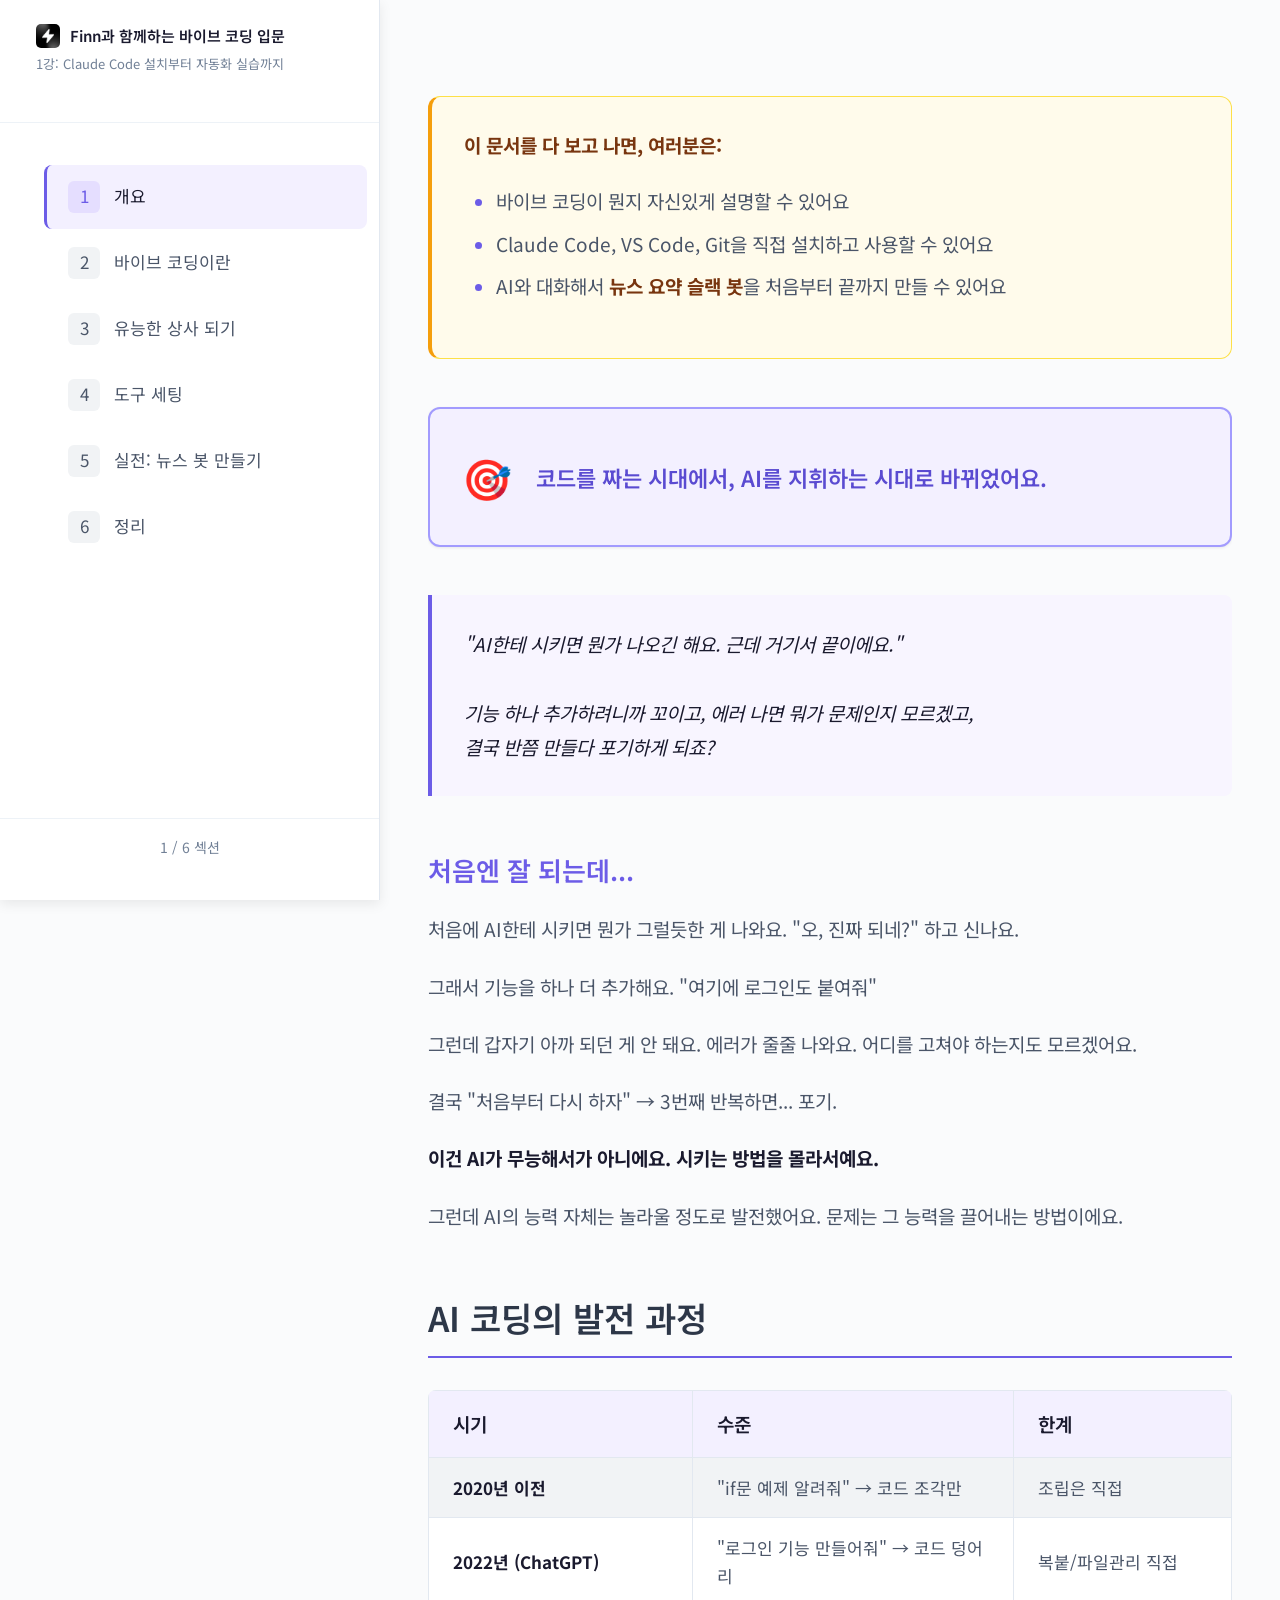
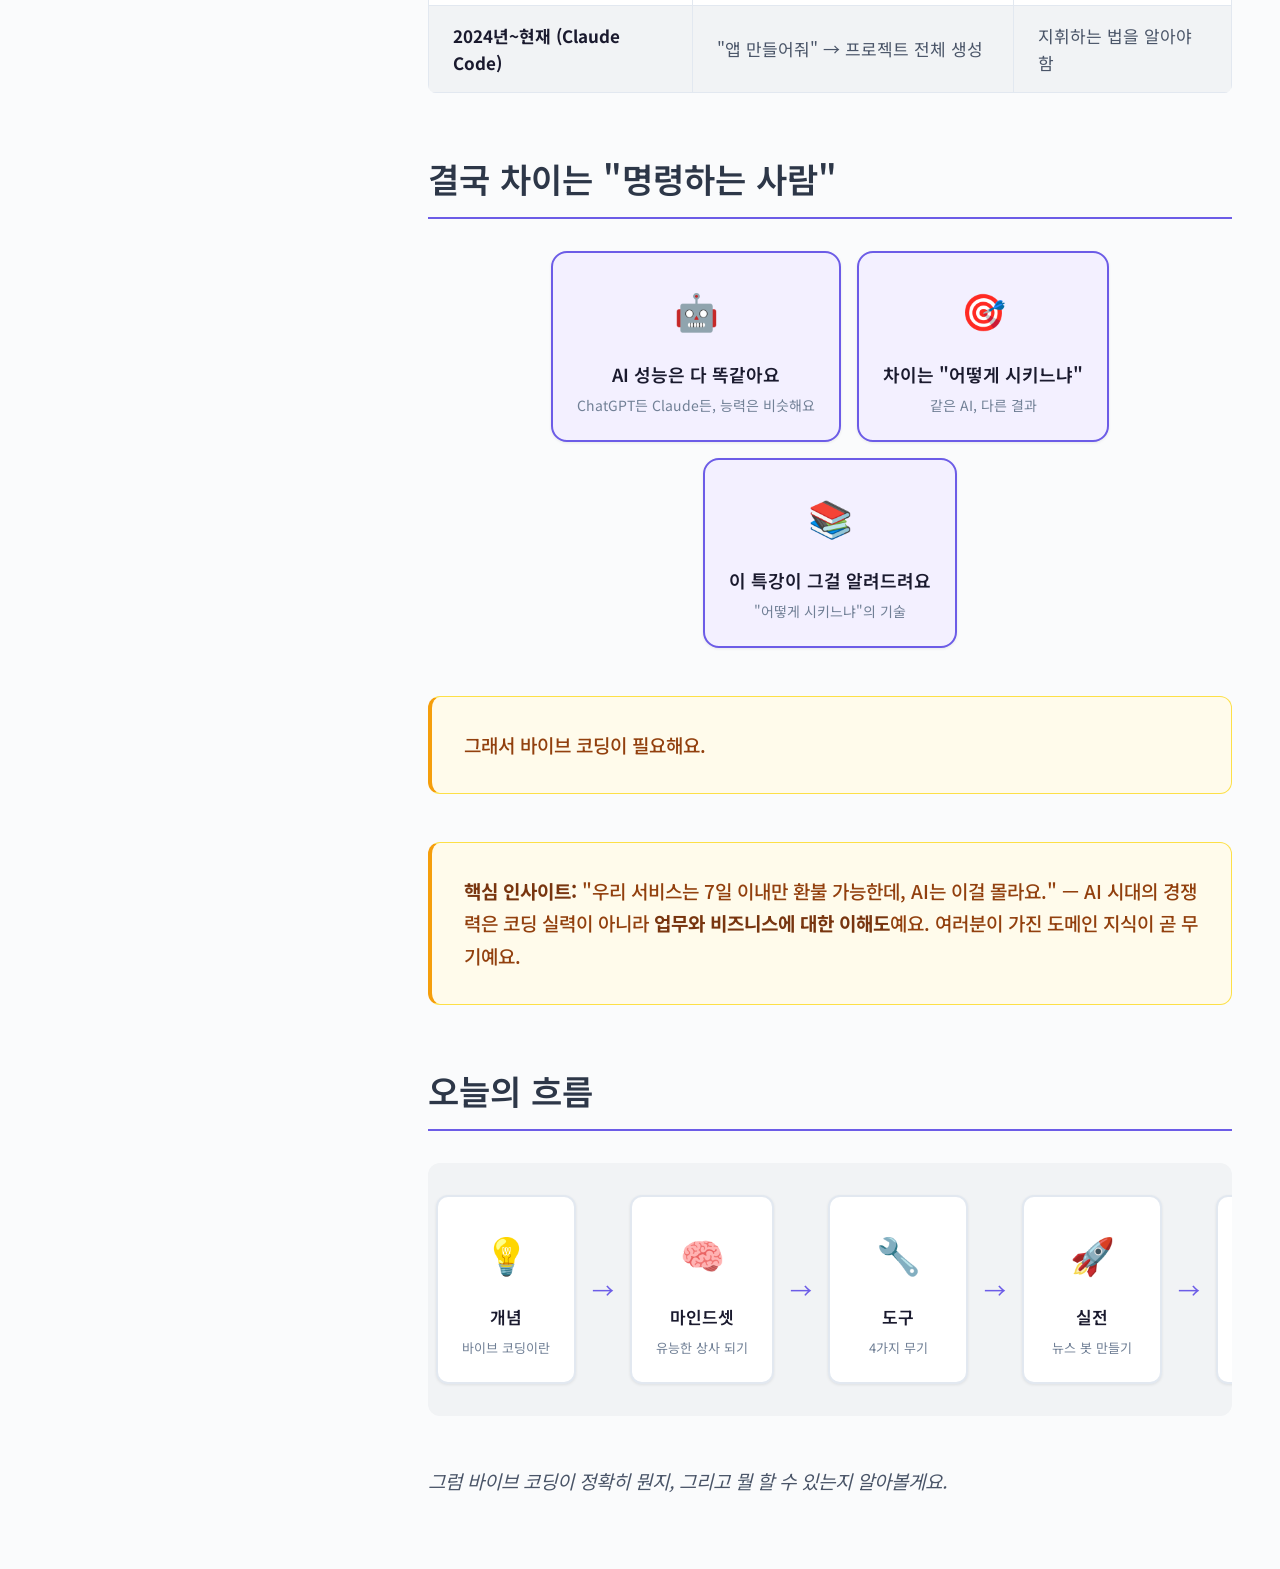
==== commit 109693e6: "파이널 계획 실행: 전체 프레젠테이션 고도화 - 터미널 기초 5개 명령어(cd/ls/mkdir/pwd/rm) 신규 섹션 추가 - 전 섹션 리캡(이전 내용 요약) + 셀프체크 + 다" ====
--- a/바이브코딩특강/html/index.html
+++ b/바이브코딩특강/html/index.html
@@ -68,6 +68,15 @@
 
       <!-- ==================== 섹션 0: 개요 ==================== -->
       <section id="overview" class="content-section active">
+        <div class="insight-box">
+          <p><strong>이 문서를 다 보고 나면, 여러분은:</strong></p>
+          <ul>
+            <li>바이브 코딩이 뭔지 자신있게 설명할 수 있어요</li>
+            <li>Claude Code, VS Code, Git을 직접 설치하고 사용할 수 있어요</li>
+            <li>AI와 대화해서 <strong>뉴스 요약 슬랙 봇</strong>을 처음부터 끝까지 만들 수 있어요</li>
+          </ul>
+        </div>
+
         <div class="key-message">
           <span class="key-icon">🎯</span>
           <p class="key-text">코드를 짜는 시대에서, AI를 지휘하는 시대로 바뀌었어요.</p>
@@ -134,6 +143,10 @@
           <p>그래서 바이브 코딩이 필요해요.</p>
         </div>
 
+        <div class="insight-box">
+          <p><strong>핵심 인사이트:</strong> "우리 서비스는 7일 이내만 환불 가능한데, AI는 이걸 몰라요." — AI 시대의 경쟁력은 코딩 실력이 아니라 <strong>업무와 비즈니스에 대한 이해도</strong>예요. 여러분이 가진 도메인 지식이 곧 무기예요.</p>
+        </div>
+
         <h2>오늘의 흐름</h2>
         <div class="flow-diagram">
           <div class="flow-node">
@@ -166,11 +179,15 @@
             <span class="flow-desc">다음 단계</span>
           </div>
         </div>
+
+        <p><em>그럼 바이브 코딩이 정확히 뭔지, 그리고 뭘 할 수 있는지 알아볼게요.</em></p>
       </section>
 
       <!-- ==================== 섹션 1: 바이브 코딩이란 ==================== -->
       <section id="what-is" class="content-section">
         <h1>바이브 코딩이란</h1>
+
+        <p class="section-recap"><em>개요에서 AI 코딩 시대가 왔다는 걸 봤어요. 그런데 정확히 "바이브 코딩"이 뭘까요?</em></p>
 
         <div class="key-message">
           <span class="key-icon">🎯</span>
@@ -424,11 +441,35 @@
           <p class="section-image-caption">여러분은 방향(Direction)을, AI는 코드(Code)를 담당해요</p>
         </div>
 
+        <h3>셀프 체크</h3>
+        <table>
+          <tr>
+            <th>질문</th>
+            <th>정답</th>
+          </tr>
+          <tr>
+            <td>바이브 코딩에서 사람의 역할은?</td>
+            <td>방향 설정 + AI 결과 확인/피드백</td>
+          </tr>
+          <tr>
+            <td>"투두 앱 만들어줘"는 좋은 지시일까요?</td>
+            <td>아니요. "같이 기획해보자"가 좋은 시작</td>
+          </tr>
+          <tr>
+            <td>바이브 코딩으로 만들기 어려운 것은?</td>
+            <td>대규모 동시접속, 은행급 보안 시스템</td>
+          </tr>
+        </table>
+
+        <p><em>바이브 코딩이 뭔지 알게 됐어요. 그런데 AI한테 어떻게 시켜야 잘 할까요? 다음 섹션에서 "유능한 상사"가 되는 법을 배워볼게요.</em></p>
+
       </section>
 
       <!-- ==================== 섹션 2: 유능한 상사 되기 ==================== -->
       <section id="mindset" class="content-section">
         <h1>AI의 유능한 상사 되기</h1>
+
+        <p class="section-recap"><em>바이브 코딩이 "명확한 의도로 AI를 지휘하는 것"이란 걸 배웠어요. 그러면 어떻게 지휘해야 할까요?</em></p>
 
         <div class="key-message">
           <span class="key-icon">🎯</span>
@@ -622,6 +663,31 @@
           </div>
         </div>
 
+        <h3>정확한 용어를 쓰면 AI가 더 잘 이해해요</h3>
+        <table>
+          <tr>
+            <th>모호한 표현</th>
+            <th>정확한 표현</th>
+            <th>효과</th>
+          </tr>
+          <tr>
+            <td>"보이는 부분"</td>
+            <td>"프론트엔드"</td>
+            <td>AI가 정확히 어떤 코드를 수정할지 앎</td>
+          </tr>
+          <tr>
+            <td>"데이터 어딘가 저장해"</td>
+            <td>"localStorage에 저장해"</td>
+            <td>저장 방식까지 명확하게 지정</td>
+          </tr>
+          <tr>
+            <td>"빠르게 해줘"</td>
+            <td>"응답 시간 2초 이내로"</td>
+            <td>구체적인 수치로 검증 가능</td>
+          </tr>
+        </table>
+        <p>용어를 외울 필요는 없어요. AI한테 "이걸 뭐라고 부르지?" 물어보면 돼요. 중요한 건 <strong>"그런 개념이 있다는 걸 아는 것"</strong>이에요.</p>
+
         <h2>기술적 지시가 가능한 매니저의 특징</h2>
         <div class="growth-path">
           <div class="growth-step" data-step="1">
@@ -679,28 +745,55 @@
           </div>
         </div>
 
+        <div class="insight-box">
+          <p><strong>왜 "한 번에 하나씩"이 중요할까요? — 토큰 제한</strong><br>
+          AI는 한 번에 처리할 수 있는 양(토큰)이 정해져 있어요. 대화가 길어지면 앞에서 한 말을 잊어버려요. 그래서 <strong>"한 번에 하나씩"</strong> 시키는 게 중요해요.<br><br>
+          기능 10개를 한꺼번에 말하면 → 뒤죽박죽<br>
+          하나씩 만들면 → 깔끔하고 정확</p>
+        </div>
+
         <blockquote>
           유능한 신입사원한테 "알아서 해"라고 하면 엉뚱한 결과.<br>
           <strong>"이 고객 데이터를 이 기준으로 정리해줘"</strong>라고 하면 완벽한 결과.
         </blockquote>
 
+        <h3>셀프 체크</h3>
+        <table>
+          <tr>
+            <th>질문</th>
+            <th>정답</th>
+          </tr>
+          <tr>
+            <td>AI에게 "알아서 해줘"라고 하면?</td>
+            <td>엉뚱한 결과가 나와요</td>
+          </tr>
+          <tr>
+            <td>코드를 "짜는 것"과 "보는 것" 중 바이브 코더에게 필요한 것은?</td>
+            <td>보는 것 (구조와 흐름 이해)</td>
+          </tr>
+          <tr>
+            <td>대화가 길어질수록 AI가 실수하는 이유는?</td>
+            <td>토큰 제한 — 앞 내용을 잊어요</td>
+          </tr>
+        </table>
+
+        <p><em>마인드셋이 잡혔으니, 이제 실제로 도구를 설치해볼 거예요. 4가지 무기를 세팅하러 가볼까요?</em></p>
+
       </section>
 
       <!-- ==================== 섹션 3: 도구 세팅 ==================== -->
       <section id="tools" class="content-section">
         <h1>도구 세팅: 4가지 무기</h1>
 
+        <p class="section-recap"><em>마인드셋을 잡았으니, 이제 실전 준비를 해볼게요. 터미널, Claude Code, VS Code, Git, NPM — 하나씩 세팅하면 바이브 코딩 환경이 완성돼요.</em></p>
+
         <div class="key-message">
           <span class="key-icon">🎯</span>
-          <p class="key-text">터미널, VS Code, Git, NPM — 이 4가지만 있으면 바이브 코딩 준비 완료!</p>
-        </div>
-
-        <blockquote>
-          터미널이라고 하면 겁부터 나시죠? 까만 화면에 깜빡이는 커서...<br>
-          근데 사실 카카오톡이랑 똑같아요.
-        </blockquote>
-
-        <h2>4대 도구</h2>
+          <p class="key-text">터미널, Claude Code, VS Code, Git, NPM — 이 도구들만 세팅하면 바이브 코딩 준비 완료! 지금부터 하나씩 순서대로 설치해볼게요.</p>
+        </div>
+
+        <!-- ===== 도구 개요 카드 ===== -->
+        <h2>4대 도구 한눈에 보기</h2>
         <div class="tool-grid">
           <div class="tool-card">
             <span class="tool-emoji">🤖</span>
@@ -732,10 +825,37 @@
           </div>
         </div>
 
-        <h2>설치 과정</h2>
-
-        <h3>터미널 열기</h3>
-        <p>Claude Code를 설치하려면 먼저 터미널을 열어야 해요.</p>
+        <p>카드만 보면 감이 안 오시죠? 걱정 마세요. 지금부터 Step 1부터 Step 6까지, <strong>순서대로 따라하면 끝</strong>이에요. 각 단계가 끝나면 다음 단계로 자연스럽게 넘어가니까, 그냥 흐름을 따라오시면 돼요!</p>
+
+        <!-- ===== STEP 1: 터미널 이해하기 ===== -->
+        <h2>
+          <div class="step-indicator"><span class="step-number">1</span><span class="step-label">Step 1: 터미널 이해하기</span></div>
+        </h2>
+
+        <blockquote>
+          터미널이라고 하면 겁부터 나시죠? 까만 화면에 깜빡이는 커서...<br>
+          근데 사실 <strong>카카오톡이랑 똑같아요.</strong>
+        </blockquote>
+
+        <h3>카카오톡 비유로 이해하기</h3>
+        <p>카카오톡은 <strong>사람 ↔ 사람</strong> 사이의 대화창이에요. 터미널은 <strong>사람 ↔ 컴퓨터</strong> 사이의 대화창이에요. 카카오톡에서 친구한테 "사진 보내줘"라고 하듯, 터미널에서 컴퓨터한테 "파일 목록 보여줘"라고 하는 거예요. 그게 전부에요!</p>
+
+        <h3>GUI vs CLI 비교</h3>
+        <p>지금까지 여러분은 마우스로 폴더를 클릭하고, 우클릭해서 새 폴더를 만들었죠? 그게 <strong>GUI</strong> 방식이에요. 터미널은 같은 일을 <strong>글자(명령어)</strong>로 하는 <strong>CLI</strong> 방식이에요.</p>
+        <div class="comparison-grid">
+          <div class="comparison-card traditional">
+            <h3>GUI (마우스 방식)</h3>
+            <p style="font-size:18px;color:var(--color-text-secondary)">폴더 우클릭 → "새 폴더" → 이름 입력</p>
+          </div>
+          <div class="comparison-card vibe">
+            <h3>CLI (터미널 방식)</h3>
+            <p style="font-size:18px;color:var(--color-text-secondary)"><code>mkdir my-folder</code> 한 줄이면 끝!</p>
+            <p style="font-size:16px;color:var(--color-text-muted)">AI가 터미널 명령을 직접 실행할 수 있어요</p>
+          </div>
+        </div>
+        <p>왜 굳이 CLI를 배워야 할까요? 바로 <strong>AI가 마우스를 못 쓰기 때문</strong>이에요. AI는 터미널 명령어는 직접 실행할 수 있지만, 마우스 클릭은 못 해요. 그래서 터미널을 쓰면 AI에게 일을 시킬 수 있는 거예요!</p>
+
+        <h3>터미널 여는 법</h3>
         <div class="comparison-grid">
           <div class="comparison-card" style="border-top:3px solid var(--color-info)">
             <h3 style="color:var(--color-info)">🍎 Mac</h3>
@@ -747,31 +867,96 @@
           </div>
         </div>
 
-        <h3>Claude Code 설치 3단계</h3>
-        <p><strong>1단계:</strong> 설치 명령어 입력</p>
+        <!-- ===== STEP 2: 터미널 기초 명령어 ===== -->
+        <h2>
+          <div class="step-indicator"><span class="step-number">2</span><span class="step-label">Step 2: 터미널 기초 명령어 5가지</span></div>
+        </h2>
+
+        <p>터미널을 열었으니, 기본 조작법을 먼저 배워볼게요. <strong>딱 5개만 알면 돼요.</strong></p>
+
+        <table>
+          <tr>
+            <th>명령어</th>
+            <th>뜻</th>
+            <th>마우스로 하면</th>
+            <th>예시</th>
+          </tr>
+          <tr>
+            <td><code>cd 폴더명</code></td>
+            <td>Change Directory (이동)</td>
+            <td>폴더 더블클릭</td>
+            <td><code>cd my-project</code></td>
+          </tr>
+          <tr>
+            <td><code>cd ..</code></td>
+            <td>상위 폴더로</td>
+            <td>뒤로가기 버튼</td>
+            <td><code>cd ..</code></td>
+          </tr>
+          <tr>
+            <td><code>ls</code></td>
+            <td>List (목록 보기)</td>
+            <td>폴더 안을 눈으로 확인</td>
+            <td><code>ls</code></td>
+          </tr>
+          <tr>
+            <td><code>mkdir 이름</code></td>
+            <td>Make Directory (폴더 만들기)</td>
+            <td>우클릭 → 새 폴더</td>
+            <td><code>mkdir my-news-bot</code></td>
+          </tr>
+          <tr>
+            <td><code>pwd</code></td>
+            <td>Print Working Directory</td>
+            <td>탐색기 주소 표시줄</td>
+            <td><code>pwd</code></td>
+          </tr>
+        </table>
+
+        <h3>5분 실습: "AI의 집 짓기"</h3>
+        <p>직접 따라 쳐보세요! 터미널에서 폴더를 만들고 이동하는 연습이에요.</p>
+        <pre>pwd                    # 나 지금 어디 있지?
+mkdir my-house         # 집을 만들자
+cd my-house            # 집 안으로 들어가자
+mkdir living-room      # 거실을 만들자
+mkdir kitchen          # 부엌도 만들자
+ls                     # 뭐가 있는지 확인!</pre>
+        <p><code>ls</code>를 치면 <code>living-room</code>과 <code>kitchen</code>이 보이면 성공이에요!</p>
+
+        <div class="insight-box">
+          <p><strong>"AI가 다 해주는데 왜 이걸 배우나요?"</strong><br>
+          AI가 "파일을 찾을 수 없습니다" 에러를 내면, 여러분이 <code>ls</code>로 현재 폴더를 확인하고 <code>cd</code>로 올바른 위치로 이동해야 해요. 유능한 상사는 신입이 막혔을 때 <strong>상황을 파악하고 방향을 잡아줄 수 있어야</strong>해요.</p>
+        </div>
+
+        <div class="insight-box">
+          <p><strong>주의: <code>rm</code> (삭제) 명령어</strong><br>
+          <code>rm 파일명</code>으로 파일을 지울 수 있어요. 하지만 터미널에서 삭제하면 <strong>휴지통을 거치지 않아요!</strong> 영구 삭제되니까 조심하세요. 지금은 몰라도 되고, 나중에 필요할 때 AI에게 물어보면 돼요.</p>
+        </div>
+
+        <p><em>기본 이동법을 배웠으니, 이제 AI 도우미를 설치해볼게요!</em></p>
+
+        <!-- ===== STEP 3: Claude Code 설치하기 ===== -->
+        <h2>
+          <div class="step-indicator"><span class="step-number">3</span><span class="step-label">Step 3: Claude Code 설치하기</span></div>
+        </h2>
+
+        <p>웹 브라우저에서 ChatGPT를 써보셨죠? 거기서는 AI가 코드를 "보여주기만" 해요. 여러분이 직접 복사해서 붙여넣어야 하죠. <strong>Claude Code</strong>는 달라요. 터미널에서 직접 파일을 만들고, 수정하고, 실행까지 해요. 말 그대로 "손발이 달린 AI"예요.</p>
+
+        <h3>설치 3단계</h3>
+        <p><strong>1단계:</strong> 아까 열어둔 터미널에 설치 명령어를 입력해요.</p>
         <pre>npm install -g @anthropic-ai/claude-code</pre>
-        <p><strong>2단계:</strong> Claude Code 실행</p>
+        <p><strong>2단계:</strong> 설치가 끝나면 Claude Code를 실행해요.</p>
         <pre>claude</pre>
-        <p><strong>3단계:</strong> 로그인 — 브라우저가 자동으로 열려요. Claude 계정으로 로그인하면 승인 완료!</p>
-        <p>설치 확인: <code>claude --version</code> (버전 번호가 나오면 성공!)</p>
+        <p><strong>3단계:</strong> 브라우저가 자동으로 열려요. Claude 계정으로 로그인하면 승인 완료!</p>
+
+        <p><strong>설치 확인:</strong> <code>claude --version</code>을 입력해서 버전 번호가 나오면 성공이에요!</p>
+
         <div class="insight-box">
           <p><strong>트러블슈팅:</strong> <code>npm: command not found</code> 오류가 나오면? → Node.js LTS 버전을 먼저 설치하세요 (<a href="https://nodejs.org" target="_blank">nodejs.org</a>). Node.js를 설치하면 npm이 자동으로 함께 설치돼요.</p>
         </div>
 
-        <h3>GUI vs CLI 비교</h3>
-        <div class="comparison-grid">
-          <div class="comparison-card traditional">
-            <h3>GUI (마우스 방식)</h3>
-            <p style="font-size:18px;color:var(--color-text-secondary)">폴더 우클릭 → "새 폴더" → 이름 입력</p>
-          </div>
-          <div class="comparison-card vibe">
-            <h3>CLI (터미널 방식)</h3>
-            <p style="font-size:18px;color:var(--color-text-secondary)"><code>mkdir my-folder</code> 한 줄이면 끝!</p>
-            <p style="font-size:16px;color:var(--color-text-muted)">AI가 터미널 명령을 직접 실행할 수 있어요</p>
-          </div>
-        </div>
-
-        <h3>첫 업무 지시 (대화 예시)</h3>
+        <h3>첫 업무 지시해보기</h3>
+        <p>설치가 됐으니 바로 써볼까요? <code>claude</code>를 실행한 상태에서 한국어로 말하면 돼요.</p>
         <blockquote>
           <strong>나:</strong> "현재 폴더에 있는 파일 목록 좀 보여줘"<br>
           <strong>Claude:</strong> <code>ls</code> 명령어를 자동 실행하고 결과를 보여줘요
@@ -780,31 +965,54 @@
           <strong>나:</strong> "여기에 hello.txt 파일 만들어줘. 내용은 '안녕하세요'로"<br>
           <strong>Claude:</strong> 파일을 직접 생성해요. 복붙할 필요 없어요!
         </blockquote>
-        <p><strong>명령어를 몰라도 AI가 알아서 처리해요.</strong> 터미널 명령어를 외울 필요 없어요. 한국어로 말하면 AI가 알아서 실행해요.</p>
-        <p>비유: 카카오톡(사람↔사람) vs 터미널(사람↔컴퓨터)</p>
-
-        <h3>VS Code 설치 + 세팅</h3>
-        <p><strong>VS Code (Visual Studio Code)</strong> = 전 세계 개발자의 70% 이상이 사용하는 전문가용 작업 환경이에요.</p>
-        <p><strong>설치 방법:</strong></p>
+        <p><strong>명령어를 몰라도 AI가 알아서 처리해요.</strong> 터미널 명령어를 외울 필요 없어요. 한국어로 말하면 AI가 알아서 실행해요. 이게 바로 바이브 코딩의 핵심이에요!</p>
+
+        <p><em>Claude Code가 준비됐어요! 이제 코드를 편하게 볼 수 있는 작업 환경을 만들어볼까요?</em></p>
+
+        <!-- ===== STEP 4: VS Code 세팅하기 ===== -->
+        <h2>
+          <div class="step-indicator"><span class="step-number">4</span><span class="step-label">Step 4: VS Code 세팅하기</span></div>
+        </h2>
+
+        <p><strong>VS Code (Visual Studio Code)</strong>는 전 세계 개발자의 70% 이상이 사용하는 전문가용 작업 환경이에요. Claude Code가 만든 코드를 눈으로 확인하고, 직접 수정할 수 있는 공간이에요.</p>
+
+        <h3>설치 방법</h3>
         <ol>
           <li><a href="https://code.visualstudio.com" target="_blank">VS Code 공식 홈페이지</a> 접속</li>
           <li>파란색 <strong>Download</strong> 버튼 클릭</li>
           <li>설치 파일 실행 → "다음, 다음, 완료"</li>
         </ol>
-        <p><strong>주요 기능 3가지:</strong></p>
+
+        <h3>VS Code 해부하기</h3>
+        <p>VS Code를 열면 3가지 영역이 보여요. 주방에 비유하면 이해가 쉬워요.</p>
+        <ul>
+          <li><strong>탐색기(왼쪽 패널)</strong> = 냉장고 — 프로젝트 파일을 보관하고 꺼내는 곳</li>
+          <li><strong>에디터(가운데)</strong> = 도마 — 코드를 열어놓고 직접 편집하는 곳</li>
+          <li><strong>터미널(아래쪽)</strong> = 가스레인지 — 명령어를 실행하는 곳 (여기서 Claude Code도 돌려요!)</li>
+        </ul>
+
+        <h3>주요 기능 3가지</h3>
         <ul>
           <li><strong>자동 완성:</strong> <code>cl</code>만 쳐도 <code>console.log</code>를 추천해줘요</li>
           <li><strong>에러 표시:</strong> 문제 있는 코드 아래 빨간 줄이 나와요</li>
           <li><strong>터미널 내장:</strong> 별도 창 없이 VS Code 안에서 터미널을 쓸 수 있어요</li>
         </ul>
-        <p><strong>필수 확장 프로그램:</strong> Korean Language Pack</p>
+
+        <h3>필수 확장 프로그램: Korean Language Pack</h3>
         <ol>
           <li>VS Code 왼쪽 사이드바에서 확장(Extensions) 아이콘 클릭</li>
           <li>검색창에 <code>Korean</code> 입력</li>
           <li>"Korean Language Pack for Visual Studio Code" → <strong>Install</strong> → <strong>Restart</strong></li>
         </ol>
+
+        <h3><code>code .</code> 명령어</h3>
         <pre>code .    # "현재 폴더를 VS Code로 열어"</pre>
-        <p><code>code</code>는 "VS Code를 실행해", <code>.</code>(점)은 "현재 폴더를 열어"라는 뜻이에요.</p>
+        <p><code>code</code>는 "VS Code를 실행해", <code>.</code>(점)은 "현재 폴더를 열어"라는 뜻이에요. 터미널에서 프로젝트 폴더로 이동한 뒤 <code>code .</code>을 입력하면 해당 폴더가 VS Code에서 열려요.</p>
+
+        <div class="insight-box">
+          <p><strong>터미널 여는 법:</strong> VS Code 안에서 터미널이 안 보일 때 → 상단 메뉴 <code>Terminal</code> → <code>New Terminal</code> 또는 단축키 <code>Ctrl + `</code> (백틱). 터미널은 VS Code 아래쪽에 나타나요.</p>
+        </div>
+
         <h3>실습: 파일 만들고 저장하기</h3>
         <ol>
           <li><code>code .</code> 명령어로 VS Code 열기</li>
@@ -816,27 +1024,39 @@
         <div class="insight-box">
           <p><strong>팁:</strong> 파일명 옆에 동그라미(●)가 보이면 = 아직 저장 안 된 거예요. <code>Ctrl+S</code> 누르면 사라져요.</p>
         </div>
-        <div class="insight-box">
-          <p><strong>터미널 여는 법:</strong> VS Code 안에서 터미널이 안 보일 때 → 상단 메뉴 <code>Terminal</code> → <code>New Terminal</code> 또는 단축키 <code>Ctrl + `</code> (백틱). 터미널은 VS Code 아래쪽에 나타나요.</p>
-        </div>
-
-        <h3>Git 3단계 주문</h3>
-        <p>첫 시작: <code>git init</code> — 이 폴더에서 세이브 기능을 켜는 것!</p>
-        <div class="insight-box">
-          <p><code>Initialized empty Git repository</code>가 뜨면 성공이에요!</p>
-        </div>
+
+        <p><em>파일을 만들었으니, 이제 안전하게 저장하는 법을 배워볼게요!</em></p>
+
+        <!-- ===== STEP 5: Git — 게임 세이브 ===== -->
+        <h2>
+          <div class="step-indicator"><span class="step-number">5</span><span class="step-label">Step 5: Git — 게임 세이브</span></div>
+        </h2>
+
+        <p>RPG 게임 해보셨죠? 보스전 앞에서 반드시 세이브하잖아요. 코딩도 똑같아요. "로그인 기능 건드릴 건데, 망치면 귀찮으니까 여기서 일단 저장!" — 이게 Git이에요.</p>
+
+        <h3>Git 시작하기</h3>
+        <p>프로젝트 폴더에서 터미널을 열고 이 명령어를 입력하면 Git이 시작돼요.</p>
+        <pre>git init</pre>
+        <div class="insight-box">
+          <p><code>Initialized empty Git repository</code>가 뜨면 성공이에요! 이 폴더에서 세이브 기능이 켜진 거예요.</p>
+        </div>
+
+        <h3>Git 3단계 주문: 담고 → 찍고 → 밀고</h3>
+        <p>Git은 딱 3줄만 기억하면 돼요.</p>
         <pre>git add .           # 담고 (점 . = "모든 파일 다 담아!")
 git commit -m "메시지"  # 찍고 (세이브 포인트 찍기)
 git push             # 밀고 (클라우드에 올리기)</pre>
+
         <div class="insight-box">
           <p><strong>RPG 비유:</strong> "보스를 잡기 전에 저장! 로그인 기능 건드릴 건데, 망치면 귀찮으니까 여기서 일단 저장!" → <code>git commit -m "로그인 건드리기 전 세이브"</code> → 마음의 평화. 망쳤으면? 세이브 포인트로 돌아가면 돼요.</p>
         </div>
+
         <p><strong>이것만 알면 코드는 절대 날아가지 않아요.</strong></p>
 
-        <h3>GitHub 연결하기</h3>
+        <h3>GitHub 연결하기 (클라우드 세이브)</h3>
         <p><strong>GitHub = 클라우드 세이브.</strong> 내 컴퓨터가 고장나도 코드가 안전해요. GitHub에서 저장소를 만든 후, 이 3줄만 터미널에 붙여넣으면 연결 끝!</p>
         <ol>
-          <li>GitHub.com 회원가입</li>
+          <li><a href="https://github.com" target="_blank">GitHub.com</a> 회원가입</li>
           <li><code>+</code> → <code>New repository</code> → 이름 짓기 → <code>Create repository</code></li>
           <li>아래 3줄을 터미널에 붙여넣기:</li>
         </ol>
@@ -845,9 +1065,18 @@
 git push -u origin main</pre>
         <p>이제 <code>git push</code> 한 번이면 내 코드가 클라우드에 저장돼요.</p>
 
-        <h3>NPM + .env</h3>
-        <p><strong>NPM(Node Package Manager)</strong>은 프로젝트에 필요한 라이브러리를 관리하는 도구예요. "내 컴퓨터에서만 작동 안 함" 문제를 해결해줘요.</p>
-        <p><strong>package.json = 레시피 파일.</strong> 프로젝트에 필요한 재료(라이브러리) 목록이에요.</p>
+        <p><em>코드가 안전하게 저장되고 있어요! 마지막으로, 프로젝트에 필요한 도구들을 세팅해볼게요.</em></p>
+
+        <!-- ===== STEP 6: NPM + .env ===== -->
+        <h2>
+          <div class="step-indicator"><span class="step-number">6</span><span class="step-label">Step 6: NPM + .env</span></div>
+        </h2>
+
+        <h3>NPM = 프로젝트 재료 관리자</h3>
+        <p><strong>NPM(Node Package Manager)</strong>은 프로젝트에 필요한 라이브러리를 관리하는 도구예요. 다른 사람이 만든 프로젝트를 받았는데 "내 컴퓨터에서만 작동 안 함"... 이런 경험 있으시죠? NPM이 이 문제를 해결해줘요.</p>
+
+        <h3>package.json = 레시피 파일</h3>
+        <p>프로젝트에 필요한 재료(라이브러리) 목록이 적혀있는 파일이에요.</p>
         <pre>{
   "name": "my-project",
   "dependencies": {
@@ -856,14 +1085,23 @@
   }
 }</pre>
         <p><code>npm install</code>을 실행하면 package.json에 적힌 모든 라이브러리가 <strong>node_modules</strong> 폴더에 자동으로 설치돼요. 레시피만 있으면 누구든 같은 환경을 만들 수 있어요!</p>
-        <p><strong>.gitignore 필수 2가지:</strong></p>
+
+        <h3>.env = 비밀번호 금고</h3>
+        <p>API 키 같은 민감한 정보를 안전하게 보관하는 파일이에요.</p>
+        <pre>API_KEY=abcdefg12345</pre>
+        <p>코드에서는 <code>process.env.API_KEY</code>로 가져와요. 코드 파일에 비밀번호를 직접 쓰면 GitHub에 올릴 때 전 세계에 공개되니까, 반드시 .env 파일에 따로 보관해야 해요!</p>
+
+        <h3>.gitignore: Git에 올리면 안 되는 것들</h3>
+        <p>프로젝트 루트에 <code>.gitignore</code> 파일을 만들고 이 2줄을 적어두세요.</p>
         <pre>node_modules/   # 재료 보관함 (용량 크고, npm install로 재설치 가능)
 .env            # 비밀번호 금고 (API 키 유출 위험!)</pre>
         <div class="insight-box">
-          <p><strong>.env 사용법:</strong> <code>API_KEY=abcdefg12345</code> 형식으로 저장하고, 코드에서는 <code>process.env.API_KEY</code>로 가져와요. 비밀번호를 코드에 직접 쓰면 GitHub에 올릴 때 전 세계에 공개되는 거예요!</p>
-        </div>
-
+          <p><strong>중요:</strong> 비밀번호를 코드에 직접 쓰면 GitHub에 push할 때 전 세계에 공개돼요! 반드시 <code>.env</code>에 넣고, <code>.gitignore</code>에 등록하세요.</p>
+        </div>
+
+        <!-- ===== 4대 도구 종합 테이블 ===== -->
         <h2>4대 도구 종합</h2>
+        <p>6단계를 모두 마쳤어요! 지금까지 세팅한 도구를 정리하면 이래요.</p>
         <table>
           <tr>
             <th>도구</th>
@@ -897,11 +1135,43 @@
           </tr>
         </table>
 
+        <h3>셀프 체크</h3>
+        <table>
+          <tr>
+            <th>질문</th>
+            <th>정답</th>
+          </tr>
+          <tr>
+            <td>현재 폴더의 파일 목록을 보는 명령어는?</td>
+            <td><code>ls</code></td>
+          </tr>
+          <tr>
+            <td>Claude Code 설치 확인 명령어는?</td>
+            <td><code>claude --version</code></td>
+          </tr>
+          <tr>
+            <td>현재 폴더를 VS Code로 여는 명령어는?</td>
+            <td><code>code .</code></td>
+          </tr>
+          <tr>
+            <td>Git의 3단계 주문은?</td>
+            <td><code>add → commit → push</code></td>
+          </tr>
+          <tr>
+            <td><code>.env</code> 파일은 왜 <code>.gitignore</code>에 넣나요?</td>
+            <td>API 키 유출 방지</td>
+          </tr>
+        </table>
+
+        <p><em>도구가 모두 준비됐어요! 이제 진짜로 뭔가를 만들어볼 차례예요. AI와 대화하면서 뉴스 요약 슬랙 봇을 만들어볼게요.</em></p>
+
       </section>
 
       <!-- ==================== 섹션 4: 실전 — 뉴스 봇 만들기 ==================== -->
       <section id="hands-on" class="content-section">
         <h1>실전: 뉴스 요약 슬랙 봇 만들기</h1>
+
+        <p class="section-recap"><em>도구 세팅까지 마쳤어요. Claude Code, VS Code, Git, NPM이 모두 준비된 상태예요. 이제 이 도구들을 사용해서 실제로 동작하는 자동화 비서를 만들어볼게요.</em></p>
 
         <div class="key-message">
           <span class="key-icon">🎯</span>
@@ -1339,6 +1609,30 @@
           </tr>
         </table>
 
+        <h3>셀프 체크</h3>
+        <table>
+          <tr>
+            <th>질문</th>
+            <th>정답</th>
+          </tr>
+          <tr>
+            <td>RSS와 크롤링의 차이는?</td>
+            <td>RSS = 공식 제공 피드, 크롤링 = 직접 긁어옴</td>
+          </tr>
+          <tr>
+            <td>Webhook URL을 코드에 직접 넣으면 안 되는 이유는?</td>
+            <td>유출 시 아무나 메시지를 보낼 수 있어요</td>
+          </tr>
+          <tr>
+            <td>GitHub Actions에서 한국 9시 = UTC 몇 시?</td>
+            <td>UTC 0시 (한국이 +9시간)</td>
+          </tr>
+          <tr>
+            <td><code>node index.js</code> 없이 자동 실행하려면?</td>
+            <td>GitHub Actions + Cron 스케줄</td>
+          </tr>
+        </table>
+
       </section>
 
       <!-- ==================== 섹션 ~: 정리 ==================== -->
@@ -1349,6 +1643,39 @@
           <span class="key-icon">🎯</span>
           <p class="key-text">바이브 코딩은 마법이 아니에요. AI와 대화하면서, 확인하면서, 함께 만들어가는 거예요.</p>
         </div>
+
+        <div class="flow-diagram">
+          <div class="flow-node">
+            <span class="flow-emoji">✅</span>
+            <span class="flow-label">개념</span>
+            <span class="flow-desc">바이브 코딩 이해</span>
+          </div>
+          <span class="flow-arrow">→</span>
+          <div class="flow-node">
+            <span class="flow-emoji">✅</span>
+            <span class="flow-label">마인드셋</span>
+            <span class="flow-desc">유능한 상사 되기</span>
+          </div>
+          <span class="flow-arrow">→</span>
+          <div class="flow-node">
+            <span class="flow-emoji">✅</span>
+            <span class="flow-label">도구</span>
+            <span class="flow-desc">6단계 세팅 완료</span>
+          </div>
+          <span class="flow-arrow">→</span>
+          <div class="flow-node">
+            <span class="flow-emoji">✅</span>
+            <span class="flow-label">실전</span>
+            <span class="flow-desc">뉴스봇 완성!</span>
+          </div>
+          <span class="flow-arrow">→</span>
+          <div class="flow-node">
+            <span class="flow-emoji">🎉</span>
+            <span class="flow-label">완료</span>
+            <span class="flow-desc">바이브 코더!</span>
+          </div>
+        </div>
+        <p style="text-align:center;font-size:18px;color:var(--color-text-muted)">축하해요! 이 문서 하나로 바이브 코딩의 개념부터 실제 자동화 봇 배포까지 해냈어요.</p>
 
         <h2>오늘 배운 전체 흐름</h2>
         <table>
@@ -1431,9 +1758,30 @@
           AI와 대화하면서, 확인하면서, 함께 만들어가는 거예요."
         </blockquote>
 
-        <p style="text-align:center;margin-top:48px;font-size:18px;color:var(--color-text-muted)">
-          참고: <a href="https://max5.ai" target="_blank">max5.ai</a> 바이브 코딩 시리즈 (전체 35편)
-        </p>
+        <h3>더 깊이 배우고 싶다면</h3>
+        <p>이 문서는 <a href="https://max5.ai" target="_blank">max5.ai</a> 바이브 코딩 시리즈 35편 중 Part 1(마인드셋) + Part 2(도구 세팅) + Part 6(자동화)를 다뤘어요.</p>
+        <table>
+          <tr>
+            <th>다음 단계</th>
+            <th>내용</th>
+          </tr>
+          <tr>
+            <td><strong>Part 3</strong></td>
+            <td>프론트엔드/백엔드, API, 데이터 흐름 이해</td>
+          </tr>
+          <tr>
+            <td><strong>Part 4</strong></td>
+            <td>첫 웹 프로젝트 만들기 (기획→프론트→백엔드→배포)</td>
+          </tr>
+          <tr>
+            <td><strong>Part 5</strong></td>
+            <td>아키텍처, 디자인 패턴, 상태 관리</td>
+          </tr>
+          <tr>
+            <td><strong>Part 7-8</strong></td>
+            <td>실무 프로젝트 (DB, CRUD, 대시보드) + 디버깅</td>
+          </tr>
+        </table>
       </section>
 
     </main>
--- a/바이브코딩특강/html/css/styles.css
+++ b/바이브코딩특강/html/css/styles.css
@@ -1205,6 +1205,15 @@
   color: #78350F;
 }
 
+/* ===== SECTION RECAP (리캡) ===== */
+.section-recap {
+  font-size: var(--font-size-lg);
+  color: var(--color-text-muted);
+  margin-bottom: var(--space-xl);
+  padding-left: var(--space-lg);
+  border-left: 3px solid var(--color-border-light);
+}
+
 /* ===== MODAL STYLES ===== */
 
 /* Modal */
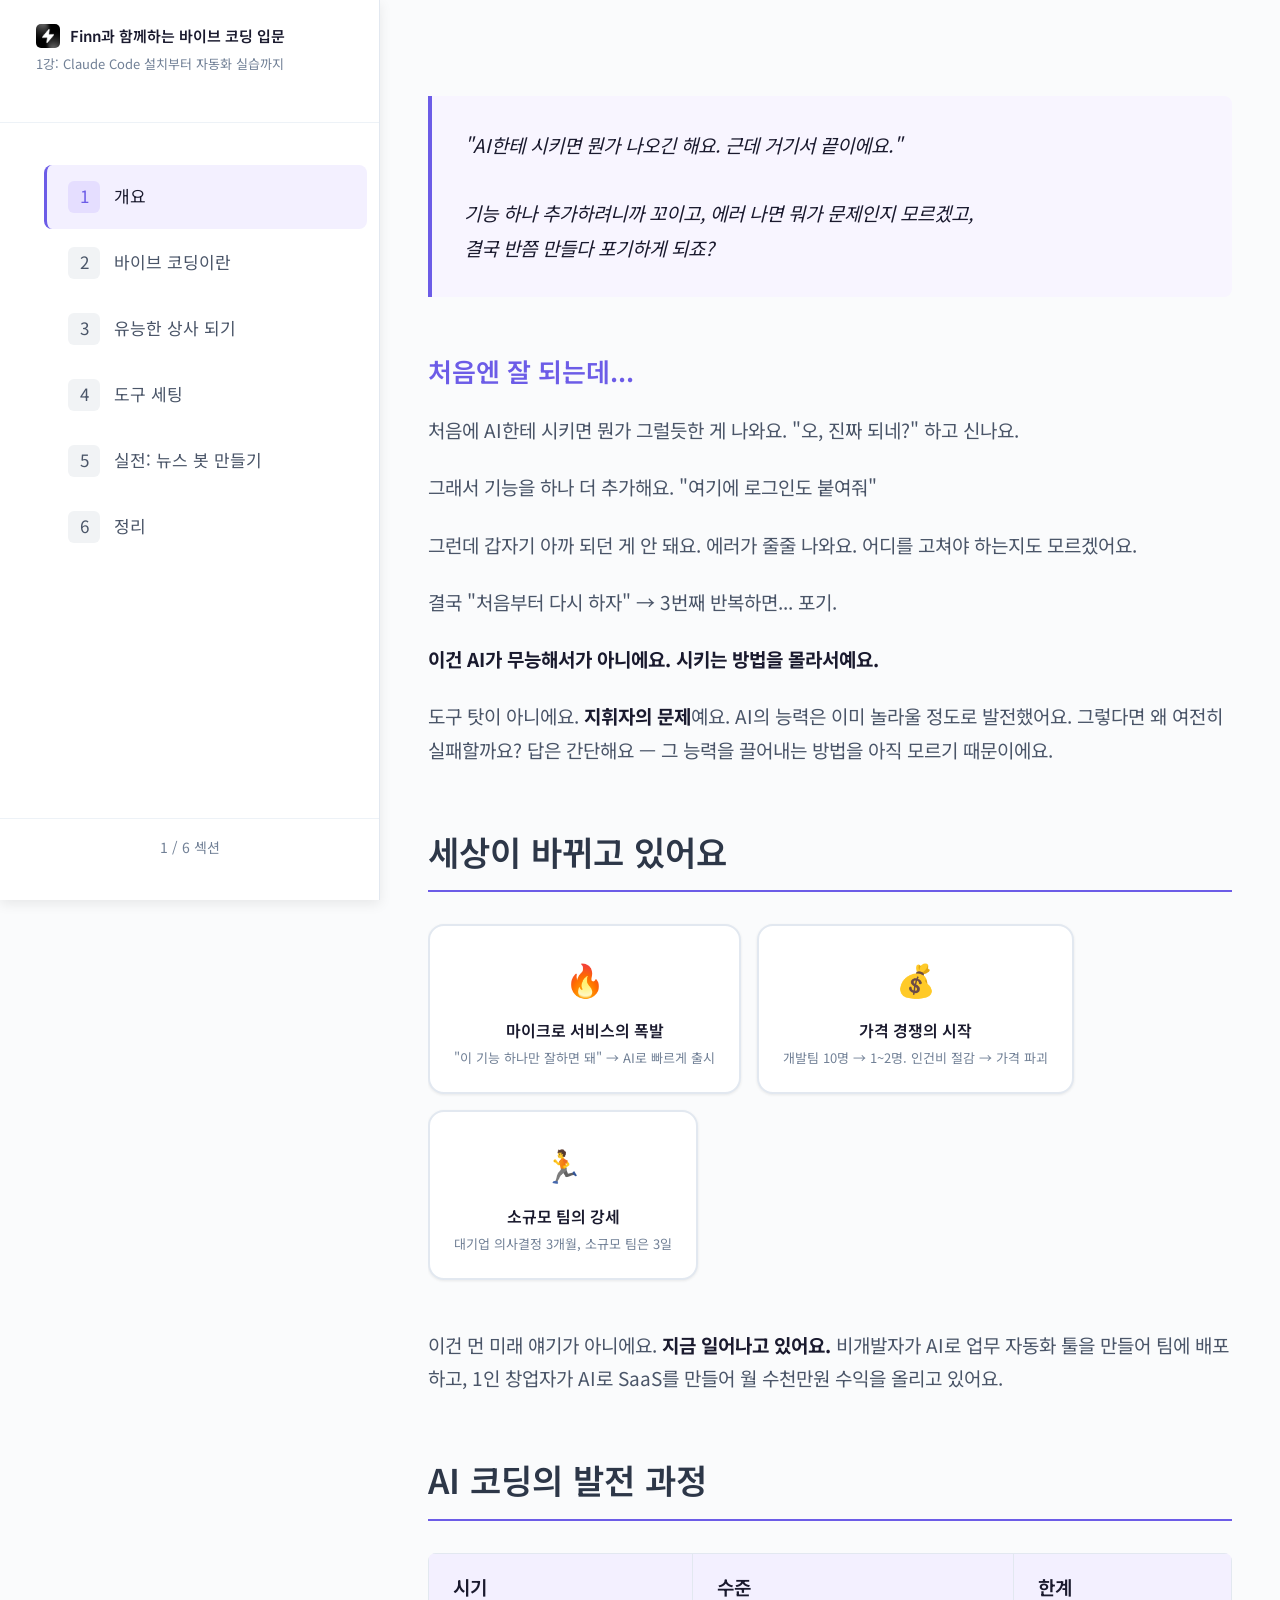
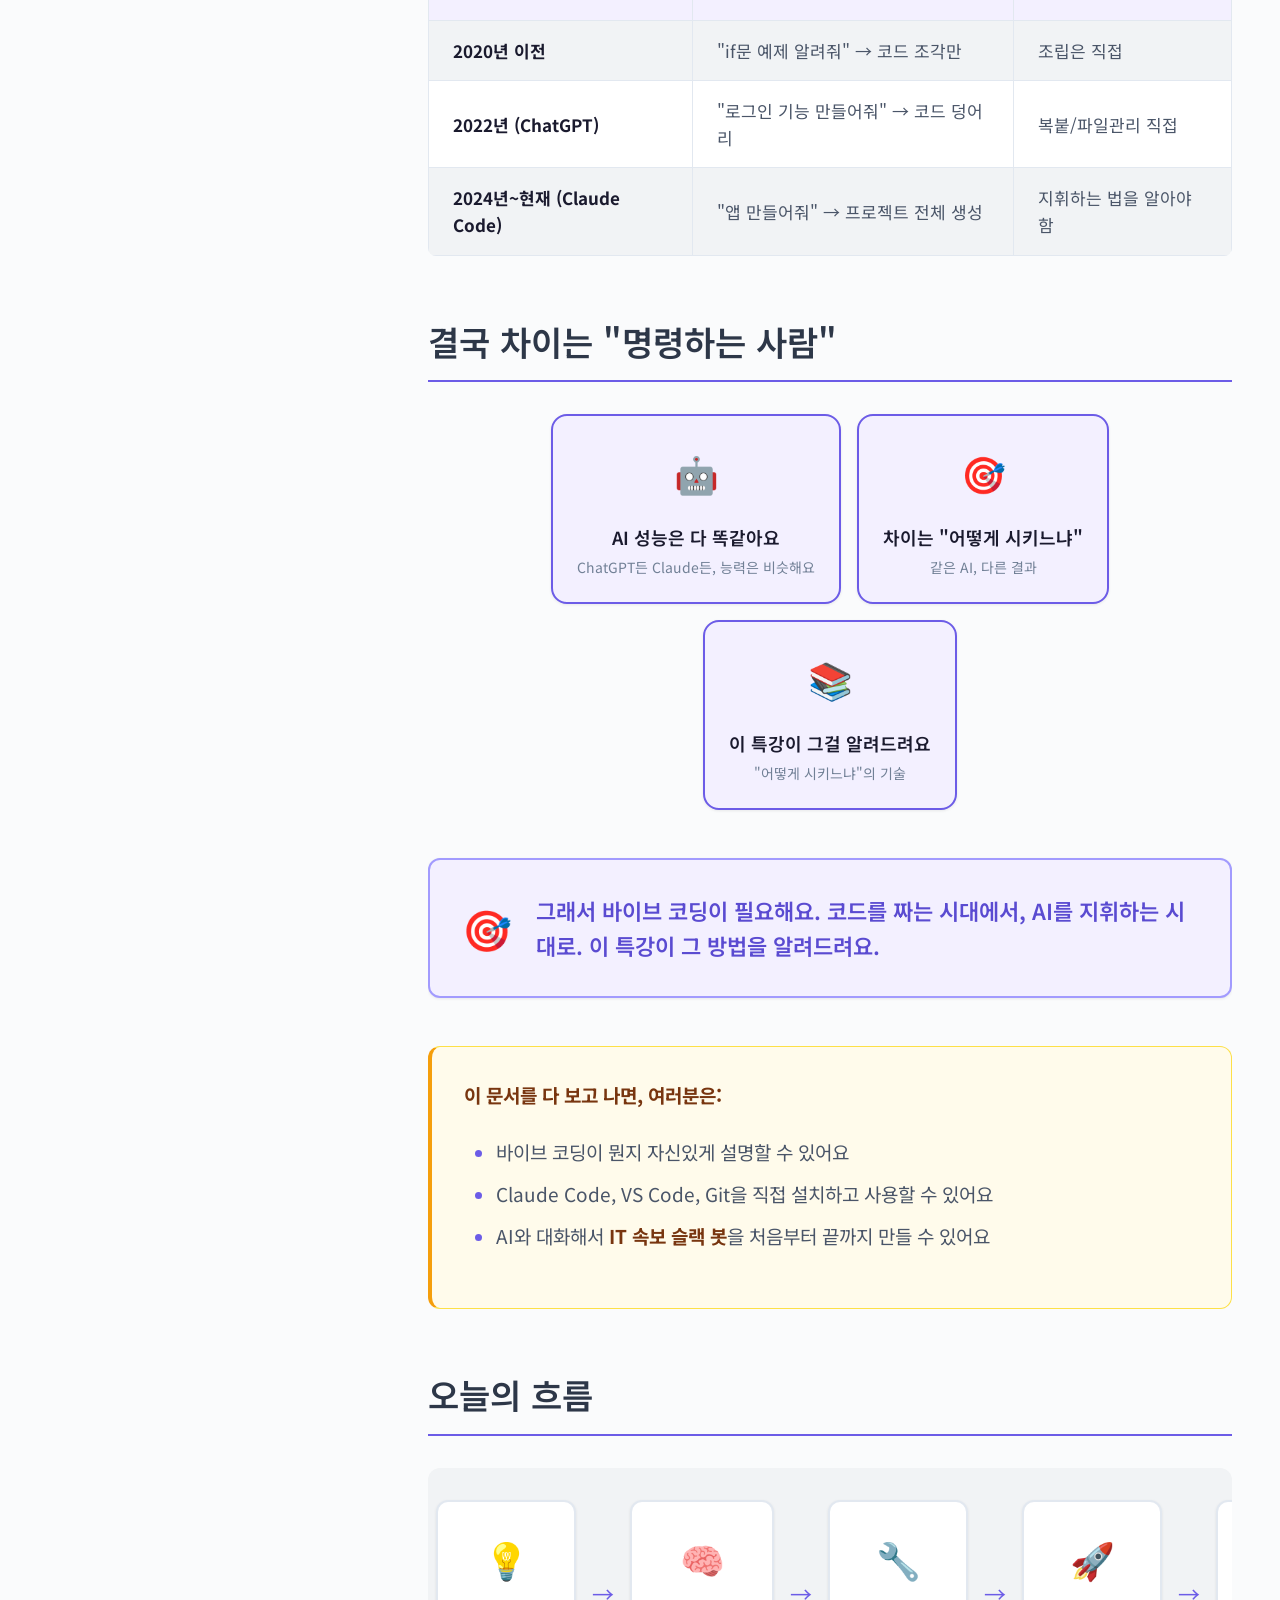
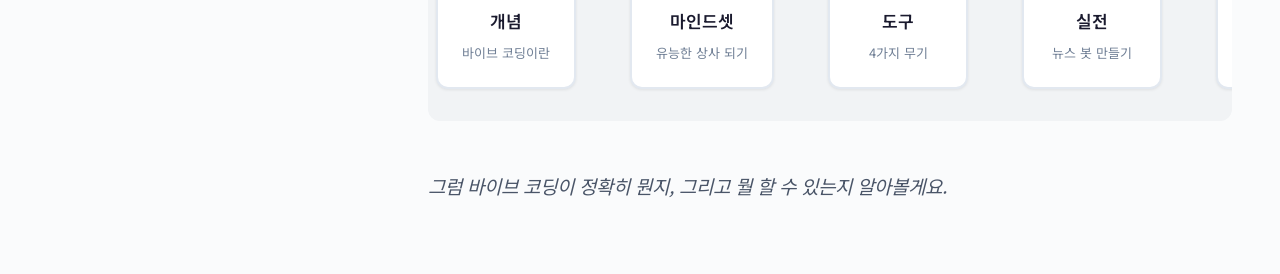
==== commit 0cd808ca: "섹션 0-2 콘텐츠 보강 + 정리 섹션 로드맵 삭제 - 섹션 0: "세상이 바뀌고 있어요" 카드 3장 삽입 (마이크로서비스, 가격경쟁, 소규모팀) - 섹션 1: 전통 vs 바이브 " ====
--- a/바이브코딩특강/html/index.html
+++ b/바이브코딩특강/html/index.html
@@ -68,20 +68,6 @@
 
       <!-- ==================== 섹션 0: 개요 ==================== -->
       <section id="overview" class="content-section active">
-        <div class="insight-box">
-          <p><strong>이 문서를 다 보고 나면, 여러분은:</strong></p>
-          <ul>
-            <li>바이브 코딩이 뭔지 자신있게 설명할 수 있어요</li>
-            <li>Claude Code, VS Code, Git을 직접 설치하고 사용할 수 있어요</li>
-            <li>AI와 대화해서 <strong>뉴스 요약 슬랙 봇</strong>을 처음부터 끝까지 만들 수 있어요</li>
-          </ul>
-        </div>
-
-        <div class="key-message">
-          <span class="key-icon">🎯</span>
-          <p class="key-text">코드를 짜는 시대에서, AI를 지휘하는 시대로 바뀌었어요.</p>
-        </div>
-
         <blockquote>
           "AI한테 시키면 뭔가 나오긴 해요. 근데 거기서 끝이에요."<br><br>
           기능 하나 추가하려니까 꼬이고, 에러 나면 뭐가 문제인지 모르겠고,<br>
@@ -94,7 +80,27 @@
         <p>그런데 갑자기 아까 되던 게 안 돼요. 에러가 줄줄 나와요. 어디를 고쳐야 하는지도 모르겠어요.</p>
         <p>결국 "처음부터 다시 하자" → 3번째 반복하면... 포기.</p>
         <p><strong>이건 AI가 무능해서가 아니에요. 시키는 방법을 몰라서예요.</strong></p>
-        <p>그런데 AI의 능력 자체는 놀라울 정도로 발전했어요. 문제는 그 능력을 끌어내는 방법이에요.</p>
+        <p>도구 탓이 아니에요. <strong>지휘자의 문제</strong>예요. AI의 능력은 이미 놀라울 정도로 발전했어요. 그렇다면 왜 여전히 실패할까요? 답은 간단해요 — 그 능력을 끌어내는 방법을 아직 모르기 때문이에요.</p>
+
+        <h2>세상이 바뀌고 있어요</h2>
+        <div class="ai-grid">
+          <div class="ai-card" style="padding:24px">
+            <span style="font-size:32px">🔥</span>
+            <span class="ai-name" style="font-size:16px;white-space:normal">마이크로 서비스의 폭발</span>
+            <span style="font-size:13px;color:var(--color-text-muted)">"이 기능 하나만 잘하면 돼" → AI로 빠르게 출시</span>
+          </div>
+          <div class="ai-card" style="padding:24px">
+            <span style="font-size:32px">💰</span>
+            <span class="ai-name" style="font-size:16px;white-space:normal">가격 경쟁의 시작</span>
+            <span style="font-size:13px;color:var(--color-text-muted)">개발팀 10명 → 1~2명. 인건비 절감 → 가격 파괴</span>
+          </div>
+          <div class="ai-card" style="padding:24px">
+            <span style="font-size:32px">🏃</span>
+            <span class="ai-name" style="font-size:16px;white-space:normal">소규모 팀의 강세</span>
+            <span style="font-size:13px;color:var(--color-text-muted)">대기업 의사결정 3개월, 소규모 팀은 3일</span>
+          </div>
+        </div>
+        <p>이건 먼 미래 얘기가 아니에요. <strong>지금 일어나고 있어요.</strong> 비개발자가 AI로 업무 자동화 툴을 만들어 팀에 배포하고, 1인 창업자가 AI로 SaaS를 만들어 월 수천만원 수익을 올리고 있어요.</p>
 
         <h2>AI 코딩의 발전 과정</h2>
         <table>
@@ -139,12 +145,18 @@
           </div>
         </div>
 
-        <div class="insight-box">
-          <p>그래서 바이브 코딩이 필요해요.</p>
-        </div>
-
-        <div class="insight-box">
-          <p><strong>핵심 인사이트:</strong> "우리 서비스는 7일 이내만 환불 가능한데, AI는 이걸 몰라요." — AI 시대의 경쟁력은 코딩 실력이 아니라 <strong>업무와 비즈니스에 대한 이해도</strong>예요. 여러분이 가진 도메인 지식이 곧 무기예요.</p>
+        <div class="key-message">
+          <span class="key-icon">🎯</span>
+          <p class="key-text">그래서 바이브 코딩이 필요해요. 코드를 짜는 시대에서, AI를 지휘하는 시대로. 이 특강이 그 방법을 알려드려요.</p>
+        </div>
+
+        <div class="insight-box">
+          <p><strong>이 문서를 다 보고 나면, 여러분은:</strong></p>
+          <ul>
+            <li>바이브 코딩이 뭔지 자신있게 설명할 수 있어요</li>
+            <li>Claude Code, VS Code, Git을 직접 설치하고 사용할 수 있어요</li>
+            <li>AI와 대화해서 <strong>IT 속보 슬랙 봇</strong>을 처음부터 끝까지 만들 수 있어요</li>
+          </ul>
         </div>
 
         <h2>오늘의 흐름</h2>
@@ -176,7 +188,7 @@
           <div class="flow-node">
             <span class="flow-emoji">📋</span>
             <span class="flow-label">정리</span>
-            <span class="flow-desc">다음 단계</span>
+            <span class="flow-desc">오늘의 핵심</span>
           </div>
         </div>
 
@@ -254,19 +266,21 @@
           <div class="comparison-card traditional">
             <h3>전통 방식</h3>
             <ul>
-              <li>언어 선택 → 문법 공부</li>
-              <li>프레임워크 학습</li>
-              <li>코드 작성 → 삽질...</li>
-              <li>6개월~1년</li>
+              <li>프로그래밍 언어 선택 (JavaScript? Python?)</li>
+              <li>문법 공부 (변수, 함수, 조건문...)</li>
+              <li>프레임워크 학습 (React? Vue?)</li>
+              <li>코드 작성 → 에러 → 구글 검색 → 삽질</li>
+              <li><strong>6개월~1년 후</strong>에 겨우 간단한 앱 하나</li>
             </ul>
           </div>
           <div class="comparison-card vibe">
             <h3>바이브 코딩</h3>
             <ul>
-              <li>AI에게 말하기</li>
-              <li>기획 대화 → 코드 생성</li>
-              <li>피드백 → 반복</li>
-              <li>대화할 줄 알면 시작</li>
+              <li>AI에게 말하기: "할 일 관리 앱 만들고 싶어"</li>
+              <li>AI가 물어봄: "어떤 기능이 필요해요?"</li>
+              <li>대화하며 기획 → AI가 코드 작성</li>
+              <li>피드백: "버튼이 너무 작아. 더 크게" → 수정</li>
+              <li><strong>대화할 줄 알면</strong> 바로 시작 가능</li>
             </ul>
           </div>
         </div>
@@ -423,7 +437,7 @@
           </div>
           <div class="growth-step" data-step="2">
             <div class="step-title">몇 번 하다 보면</div>
-            <div class="step-desc">"아, 지금 로그인 부분 고치고 있구나"</div>
+            <div class="step-desc">"아, 지금 로그인 부분 고치고 있구나" "여기서 에러 난 건 이것 때문이겠네"</div>
           </div>
           <div class="growth-step current" data-step="3">
             <div class="step-title">결국</div>
@@ -433,6 +447,10 @@
 
         <blockquote>
           자동차를 직접 만들 줄 몰라도 운전은 할 수 있어요.<br>
+          근데 운전하려면 적어도 이건 알아야 해요:<br><br>
+          <strong>엑셀이 뭐고 브레이크가 뭔지</strong> → 기본 개념<br>
+          <strong>신호등이 뭘 의미하는지</strong> → 에러/경고 읽기<br>
+          <strong>어디로 가고 싶은지</strong> → 만들 목표<br><br>
           AI가 차를 만들어주지만, <strong>운전은 여러분이 해요.</strong>
         </blockquote>
 
@@ -504,6 +522,39 @@
             <td>"이건 로그인 기능이구나" 판독 능력</td>
           </tr>
         </table>
+
+        <div class="insight-box">
+          <p><strong>여러분의 업무 지식이 곧 무기예요.</strong><br>
+          "우리 서비스는 7일 이내만 환불 가능한데, AI는 이걸 몰라요." — AI 시대의 경쟁력은 코딩 실력이 아니라 <strong>업무와 비즈니스에 대한 이해도</strong>예요. 프로그래밍 문법은 AI가 대신하지만, "이 기능이 우리 고객에게 왜 필요한지"는 여러분만 알아요.</p>
+        </div>
+
+        <h3>"알아서 해줘"의 함정</h3>
+        <div class="insight-box">
+          <p>많은 분이 이렇게 생각해요: "할 일 추가, 삭제, 완료 체크. 완료한 건 아래로. 스마트폰에서 돌아가게" — <strong>이 정도면 구체적인 거 아냐?</strong></p>
+          <p>아니에요. 이것도 "알아서 해줘"예요. 왜냐면 AI는 이런 걸 모르거든요:</p>
+          <ul>
+            <li>"할 일 추가" 버튼이 <strong>어디에</strong> 있어야 하는지</li>
+            <li>완료 체크하면 <strong>바로</strong> 내려가야 하는지, 애니메이션이 있어야 하는지</li>
+            <li>"오늘 할 일" 화면에서 뒤로 가기 누르면 <strong>어디로</strong> 가야 하는지</li>
+          </ul>
+          <p>기능 목록을 줘도, <strong>"사용자 경험"은 AI가 알아서 못 만들어요.</strong></p>
+        </div>
+
+        <h3>진짜 구체적 지시 = 한 입 크기로</h3>
+        <div class="growth-path">
+          <div class="growth-step" data-step="1">
+            <div class="step-title">1단계: 기획 문서 먼저</div>
+            <div class="step-desc">"이 앱이 뭔지, 누가 쓰는지, 핵심 기능이 뭔지" — AI한테 같이 정리하자고 해도 OK</div>
+          </div>
+          <div class="growth-step" data-step="2">
+            <div class="step-title">2단계: 기능 하나씩 지시</div>
+            <div class="step-desc">"먼저 할 일 추가 버튼만 만들어줘" → 확인하고, 피드백하고, 다음으로</div>
+          </div>
+          <div class="growth-step current" data-step="3">
+            <div class="step-title">3단계: 바로바로 피드백</div>
+            <div class="step-desc">"버튼 위치가 애매한데, 오른쪽 아래로 옮겨줘" → 고치고, 확인하고, 다음으로</div>
+          </div>
+        </div>
 
         <h3>개념이 필요한 두 가지 이유</h3>
         <div class="comparison-grid">
@@ -631,16 +682,16 @@
             <div class="step-title">기능 요청 수준</div>
             <div class="step-desc">"로그인 만들어줘" (시작점)</div>
           </div>
-          <div class="growth-step" data-step="2">
-            <div class="step-title">명세 제공 수준</div>
+          <div class="growth-step current" data-step="2">
+            <div class="step-title">명세 제공 수준 ← 오늘의 목표</div>
             <div class="step-desc">"이메일+비밀번호 입력, 유효성 검사 포함"</div>
           </div>
           <div class="growth-step" data-step="3">
             <div class="step-title">구조 이해 수준</div>
             <div class="step-desc">"프론트는 React, 백엔드는 Node.js로"</div>
           </div>
-          <div class="growth-step current" data-step="4">
-            <div class="step-title">설계 대화 수준 ← 오늘의 목표</div>
+          <div class="growth-step" data-step="4">
+            <div class="step-title">설계 대화 수준</div>
             <div class="step-desc">"아키텍처 추천해봐" → 판단 → "이렇게 해줘"</div>
           </div>
           <div class="growth-step" data-step="5">
@@ -649,18 +700,27 @@
           </div>
         </div>
 
-        <h2>대화법 비교</h2>
-        <div class="comparison-grid">
-          <div class="comparison-card traditional">
-            <h3>Bad</h3>
-            <p style="font-size:20px;color:var(--color-text-secondary)">"투두 앱 만들어줘"</p>
-            <p style="font-size:18px;color:var(--color-text-muted)">→ AI가 뭔가 만들긴 하는데, 원하던 게 아님</p>
-          </div>
-          <div class="comparison-card vibe">
-            <h3>Good</h3>
-            <p style="font-size:20px;color:var(--color-text-secondary)">"할 일 관리 앱을 만들고 싶어. 어떤 기능들이 필요할지 같이 정리해볼까?"</p>
-            <p style="font-size:18px;color:var(--color-text-muted)">→ 대화하면서 기획이 잡힘</p>
-          </div>
+        <h2>대화법 3단계 비교</h2>
+        <p>같은 "상품 검색/필터" 기능이라도 지시 수준에 따라 결과가 완전히 달라요.</p>
+
+        <h3>수준 1: 막연한 지시</h3>
+        <div class="comparison-card traditional" style="margin-bottom:16px">
+          <p style="font-size:20px;color:var(--color-text-secondary)">"상품 검색 기능 만들어줘"</p>
+          <p style="font-size:16px;color:var(--color-text-muted)">→ 검색창만 있고 필터 없음. 필터 추가하니 기존 검색 망가짐. 뭐가 문제인지도 모름.</p>
+        </div>
+
+        <h3>수준 2: 구체적 지시</h3>
+        <div class="comparison-card" style="border-top:3px solid rgba(234,179,8,0.5);margin-bottom:16px">
+          <p style="font-size:20px;color:var(--color-text-secondary)">"검색창 + 카테고리 필터(의류/전자/식품) + 가격대 필터(1만 이하/1~5만/5만 이상)"</p>
+          <p style="font-size:16px;color:var(--color-text-muted)">→ 기능은 나옴. 근데 상품 1000개 넘으면 느려짐. 구조 문제에 대응 어려움.</p>
+        </div>
+
+        <h3>수준 3: 기술적 지시 (목표)</h3>
+        <div class="comparison-card vibe" style="margin-bottom:16px">
+          <p style="font-size:20px;color:var(--color-text-secondary)">"상품 검색/필터 만들 건데, <strong>방식 먼저 정하자</strong>. 상품 많아질 수 있어서 성능도 고려."<br>
+          → AI: "프론트 필터링 vs 백엔드 API 필터링 두 가지 있어요"<br>
+          → "일단 1번으로 가고, <strong>나중에 바꾸기 쉽게 구조 잡아줘</strong>"</p>
+          <p style="font-size:16px;color:var(--color-text-muted)">→ 방식의 장단점을 듣고 내가 판단. 구조를 이해하고 있어서 문제 생기면 어디를 고칠지 앎.</p>
         </div>
 
         <h3>정확한 용어를 쓰면 AI가 더 잘 이해해요</h3>
@@ -712,19 +772,13 @@
           </div>
         </div>
 
-        <h3>실패 예시: 상품 검색/필터링</h3>
-        <div class="comparison-grid">
-          <div class="comparison-card traditional">
-            <h3>Bad</h3>
-            <p style="font-size:18px;color:var(--color-text-secondary)">"상품 검색이랑 필터링 기능 만들어줘"</p>
-            <p style="font-size:16px;color:var(--color-text-muted)">→ 가격순 정렬이 안 되고, 카테고리가 뒤죽박죽</p>
-          </div>
-          <div class="comparison-card vibe">
-            <h3>Good</h3>
-            <p style="font-size:18px;color:var(--color-text-secondary)">"상품 검색을 만들 건데. 1)이름 검색 2)카테고리별 필터 3)가격순/인기순 정렬. 먼저 정리해줘"</p>
-            <p style="font-size:16px;color:var(--color-text-muted)">→ 구조부터 잡고, 하나씩 구현</p>
-          </div>
-        </div>
+        <h3>유능한 매니저의 3가지 조건</h3>
+        <table>
+          <tr><th>조건</th><th>구체적으로</th></tr>
+          <tr><td><strong>뭘 만들지 명확히 하기</strong></td><td>"이런 사람이 이렇게 쓸 앱이야" — 기획 문서로 정리</td></tr>
+          <tr><td><strong>한 입 크기로 나누기</strong></td><td>"먼저 이 화면만 만들어줘" — 한 번에 하나씩</td></tr>
+          <tr><td><strong>바로바로 피드백하기</strong></td><td>"여기 이렇게 고쳐줘" → 확인 → 다음</td></tr>
+        </table>
 
         <h2>3가지 마인드셋</h2>
         <div class="ai-grid">
@@ -745,11 +799,33 @@
           </div>
         </div>
 
-        <div class="insight-box">
-          <p><strong>왜 "한 번에 하나씩"이 중요할까요? — 토큰 제한</strong><br>
-          AI는 한 번에 처리할 수 있는 양(토큰)이 정해져 있어요. 대화가 길어지면 앞에서 한 말을 잊어버려요. 그래서 <strong>"한 번에 하나씩"</strong> 시키는 게 중요해요.<br><br>
-          기능 10개를 한꺼번에 말하면 → 뒤죽박죽<br>
-          하나씩 만들면 → 깔끔하고 정확</p>
+        <h3>왜 "한 번에 하나씩"이 중요할까요?</h3>
+        <p>기술적인 이유가 3가지 있어요.</p>
+        <div class="ai-grid">
+          <div class="ai-card" style="padding:24px">
+            <span style="font-size:32px">📏</span>
+            <span class="ai-name" style="font-size:16px;white-space:normal">1. 토큰 제한</span>
+            <span style="font-size:13px;color:var(--color-text-muted)">AI가 한 번에 읽고 쓸 수 있는 양에 물리적 한계가 있어요</span>
+          </div>
+          <div class="ai-card" style="padding:24px">
+            <span style="font-size:32px">🧠</span>
+            <span class="ai-name" style="font-size:16px;white-space:normal">2. 대화 압축 → 맥락 소실</span>
+            <span style="font-size:13px;color:var(--color-text-muted)">대화가 길어지면 AI가 이전 내용을 압축 → 중요한 맥락이 빠져요</span>
+          </div>
+          <div class="ai-card" style="padding:24px">
+            <span style="font-size:32px">🖱️</span>
+            <span class="ai-name" style="font-size:16px;white-space:normal">3. UX 판단 불가</span>
+            <span style="font-size:13px;color:var(--color-text-muted)">"이게 내가 원하던 느낌이야"는 결국 사람만 판단 가능</span>
+          </div>
+        </div>
+
+        <div class="insight-box">
+          <p><strong>"잘했겠지" 전제의 위험</strong><br>
+          기능 A 만들고 → 확인 안 하고 → 기능 B 만들고 → 확인 안 하고...<br>
+          나중에 보면 기능 A에 버그가 있어요. 근데 그 위에 B, C, D를 쌓아버렸어요.<br><br>
+          마치 <strong>1층 기둥이 비뚤어진 줄 모르고 2층, 3층 올린 아파트</strong>처럼요.<br>
+          나중에 고치려면? 거의 처음부터 다시 해야 해요.<br><br>
+          그래서 <strong>"하나 만들고 → 확인하고 → 다음"</strong>이 결국 더 빨라요.</p>
         </div>
 
         <blockquote>
@@ -1641,7 +1717,7 @@
 
         <div class="key-message">
           <span class="key-icon">🎯</span>
-          <p class="key-text">바이브 코딩은 마법이 아니에요. AI와 대화하면서, 확인하면서, 함께 만들어가는 거예요.</p>
+          <p class="key-text">여러분은 이미 바이브 코더예요. AI에게 "만들어줘"가 아니라 "같이 만들자"고 말할 수 있으니까요.</p>
         </div>
 
         <div class="flow-diagram">
@@ -1677,6 +1753,11 @@
         </div>
         <p style="text-align:center;font-size:18px;color:var(--color-text-muted)">축하해요! 이 문서 하나로 바이브 코딩의 개념부터 실제 자동화 봇 배포까지 해냈어요.</p>
 
+        <blockquote>
+          기억나시죠? 처음에 AI한테 시키면 뭔가 나오긴 하는데, 기능 하나 추가하면 꼬이고, 결국 포기했던 그 경험.<br><br>
+          이제 여러분은 달라요. <strong>기획부터 시작하고, 한 번에 하나씩 만들고, 결과를 확인하고 피드백하는 법</strong>을 알게 됐으니까요.
+        </blockquote>
+
         <h2>오늘 배운 전체 흐름</h2>
         <table>
           <tr>
@@ -1705,83 +1786,23 @@
           </tr>
         </table>
 
-        <h2>오늘 기억할 5가지</h2>
+        <h2>오늘 기억할 3가지</h2>
         <div class="growth-path">
           <div class="growth-step" data-step="1">
-            <div class="step-title">바이브 코딩 = 코드 대신 명확한 지침으로 AI를 지휘하는 것</div>
-          </div>
-          <div class="growth-step" data-step="2">
-            <div class="step-title">코드를 "짜는 것"은 몰라도 되지만, "보는 것"은 배워야 해요</div>
+            <div class="step-title">코드를 몰라도 돼요. 대신 "뭘 만들지, 왜 만들지"는 명확히 알아야 해요.</div>
+          </div>
+          <div class="growth-step current" data-step="2">
+            <div class="step-title">"만들어줘" 한마디가 아니라, "같이 정리해보자"로 시작하세요.</div>
           </div>
           <div class="growth-step" data-step="3">
-            <div class="step-title">AI는 유능한 신입사원 — 좋은 상사가 되세요</div>
-          </div>
-          <div class="growth-step" data-step="4">
-            <div class="step-title">도구 4가지: Claude Code, VS Code, Git, NPM</div>
-          </div>
-          <div class="growth-step" data-step="5">
-            <div class="step-title">"대화 → 확인 → 피드백 → 반복"이 바이브 코딩의 핵심 루프</div>
-          </div>
-        </div>
-
-        <h2>다음 단계 로드맵</h2>
-        <table>
-          <tr>
-            <th>시기</th>
-            <th>할 일</th>
-            <th>난이도</th>
-          </tr>
-          <tr>
-            <td><strong>오늘</strong></td>
-            <td>Claude Code 설치 + 첫 대화</td>
-            <td><span class="badge-easy">쉬움</span></td>
-          </tr>
-          <tr>
-            <td><strong>이번 주</strong></td>
-            <td>VS Code + Git 세팅 + "할일 앱" 만들어보기</td>
-            <td><span class="badge-easy">쉬움</span></td>
-          </tr>
-          <tr>
-            <td><strong>이번 달</strong></td>
-            <td>뉴스 봇 직접 구축 + 슬랙 연동</td>
-            <td><span class="badge-medium">보통</span></td>
-          </tr>
-          <tr>
-            <td><strong>다음 달</strong></td>
-            <td>나만의 자동화 프로젝트 기획 + 배포</td>
-            <td><span class="badge-challenge">도전</span></td>
-          </tr>
-        </table>
+            <div class="step-title">대화 → 확인 → 피드백 → 반복. 이 루프를 돌릴 줄 알면 뭐든 만들 수 있어요.</div>
+          </div>
+        </div>
 
         <blockquote>
-          "바이브 코딩은 마법이 아니에요.<br>
-          AI와 대화하면서, 확인하면서, 함께 만들어가는 거예요."
+          "코딩을 배운 게 아니에요. AI와 대화하는 법을 배운 거예요.<br>
+          그리고 그게, 지금 이 시대에서 가장 강력한 기술이에요."
         </blockquote>
-
-        <h3>더 깊이 배우고 싶다면</h3>
-        <p>이 문서는 <a href="https://max5.ai" target="_blank">max5.ai</a> 바이브 코딩 시리즈 35편 중 Part 1(마인드셋) + Part 2(도구 세팅) + Part 6(자동화)를 다뤘어요.</p>
-        <table>
-          <tr>
-            <th>다음 단계</th>
-            <th>내용</th>
-          </tr>
-          <tr>
-            <td><strong>Part 3</strong></td>
-            <td>프론트엔드/백엔드, API, 데이터 흐름 이해</td>
-          </tr>
-          <tr>
-            <td><strong>Part 4</strong></td>
-            <td>첫 웹 프로젝트 만들기 (기획→프론트→백엔드→배포)</td>
-          </tr>
-          <tr>
-            <td><strong>Part 5</strong></td>
-            <td>아키텍처, 디자인 패턴, 상태 관리</td>
-          </tr>
-          <tr>
-            <td><strong>Part 7-8</strong></td>
-            <td>실무 프로젝트 (DB, CRUD, 대시보드) + 디버깅</td>
-          </tr>
-        </table>
       </section>
 
     </main>
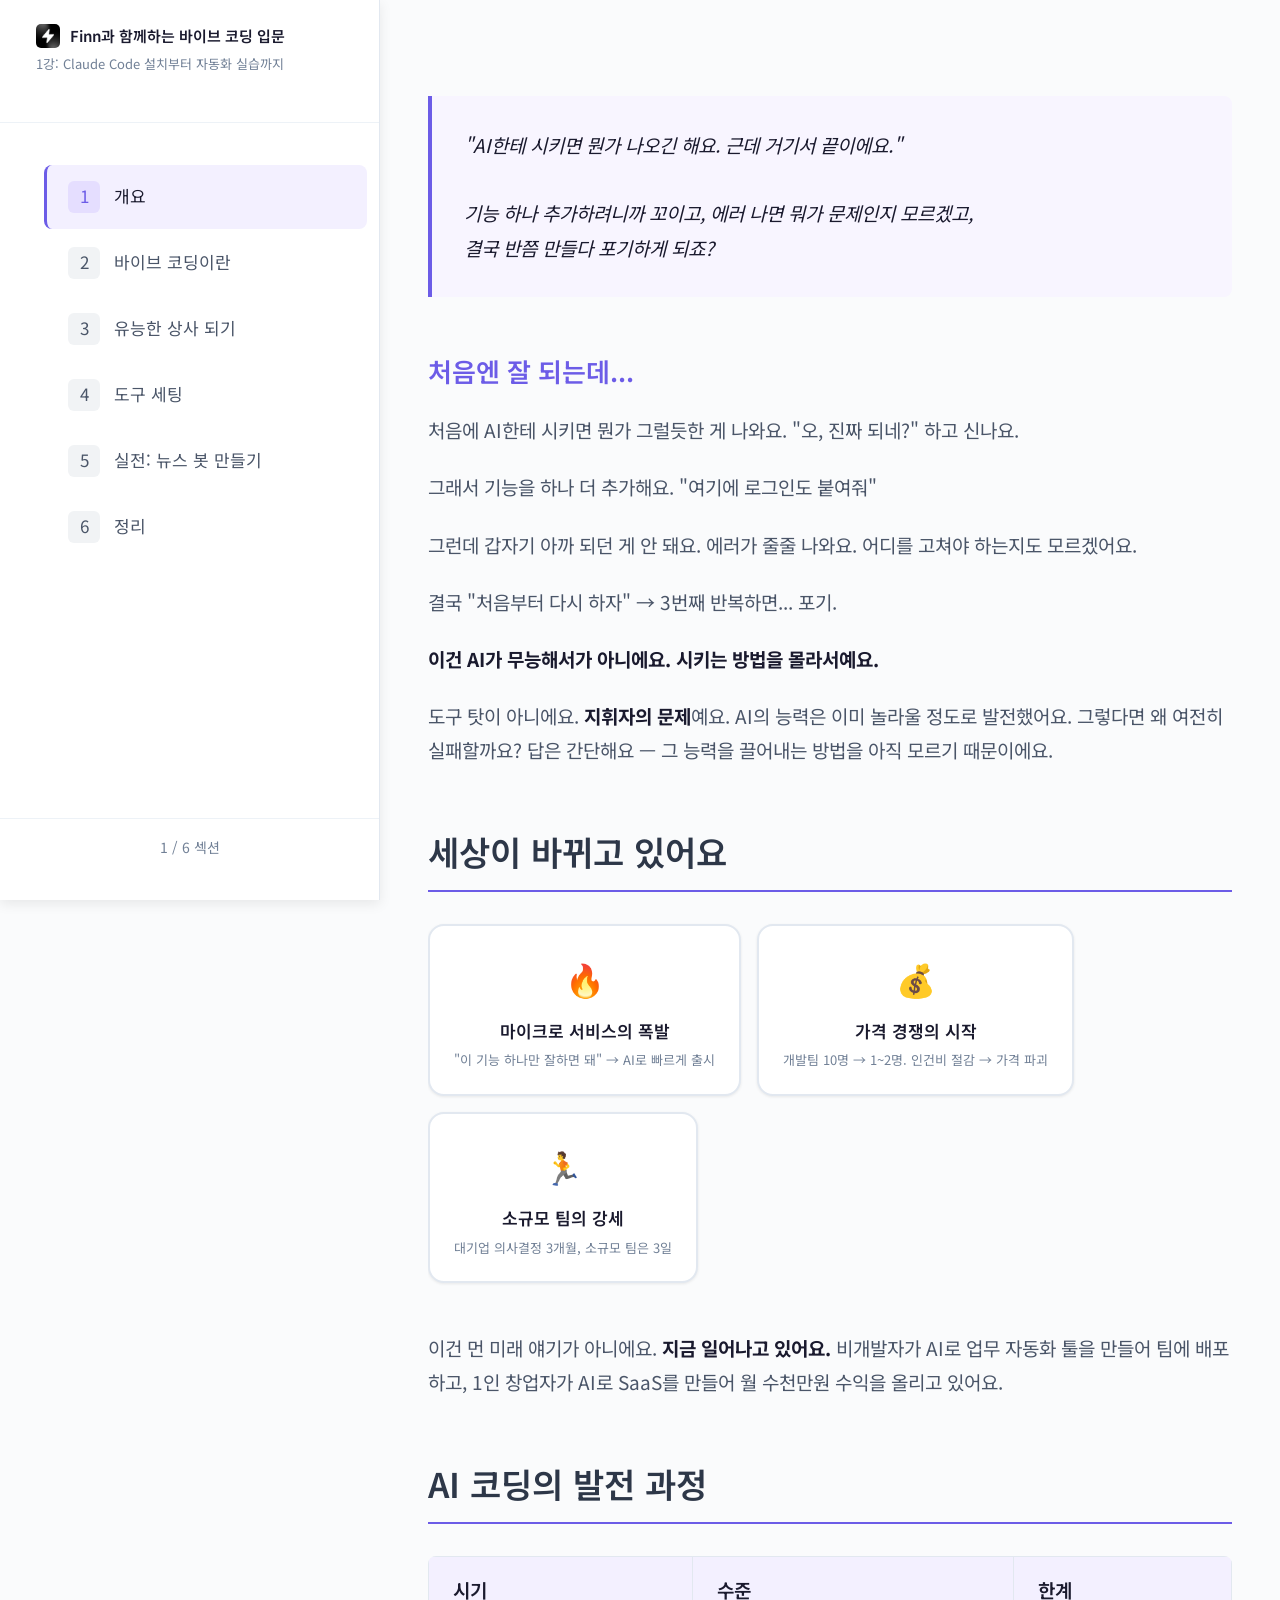
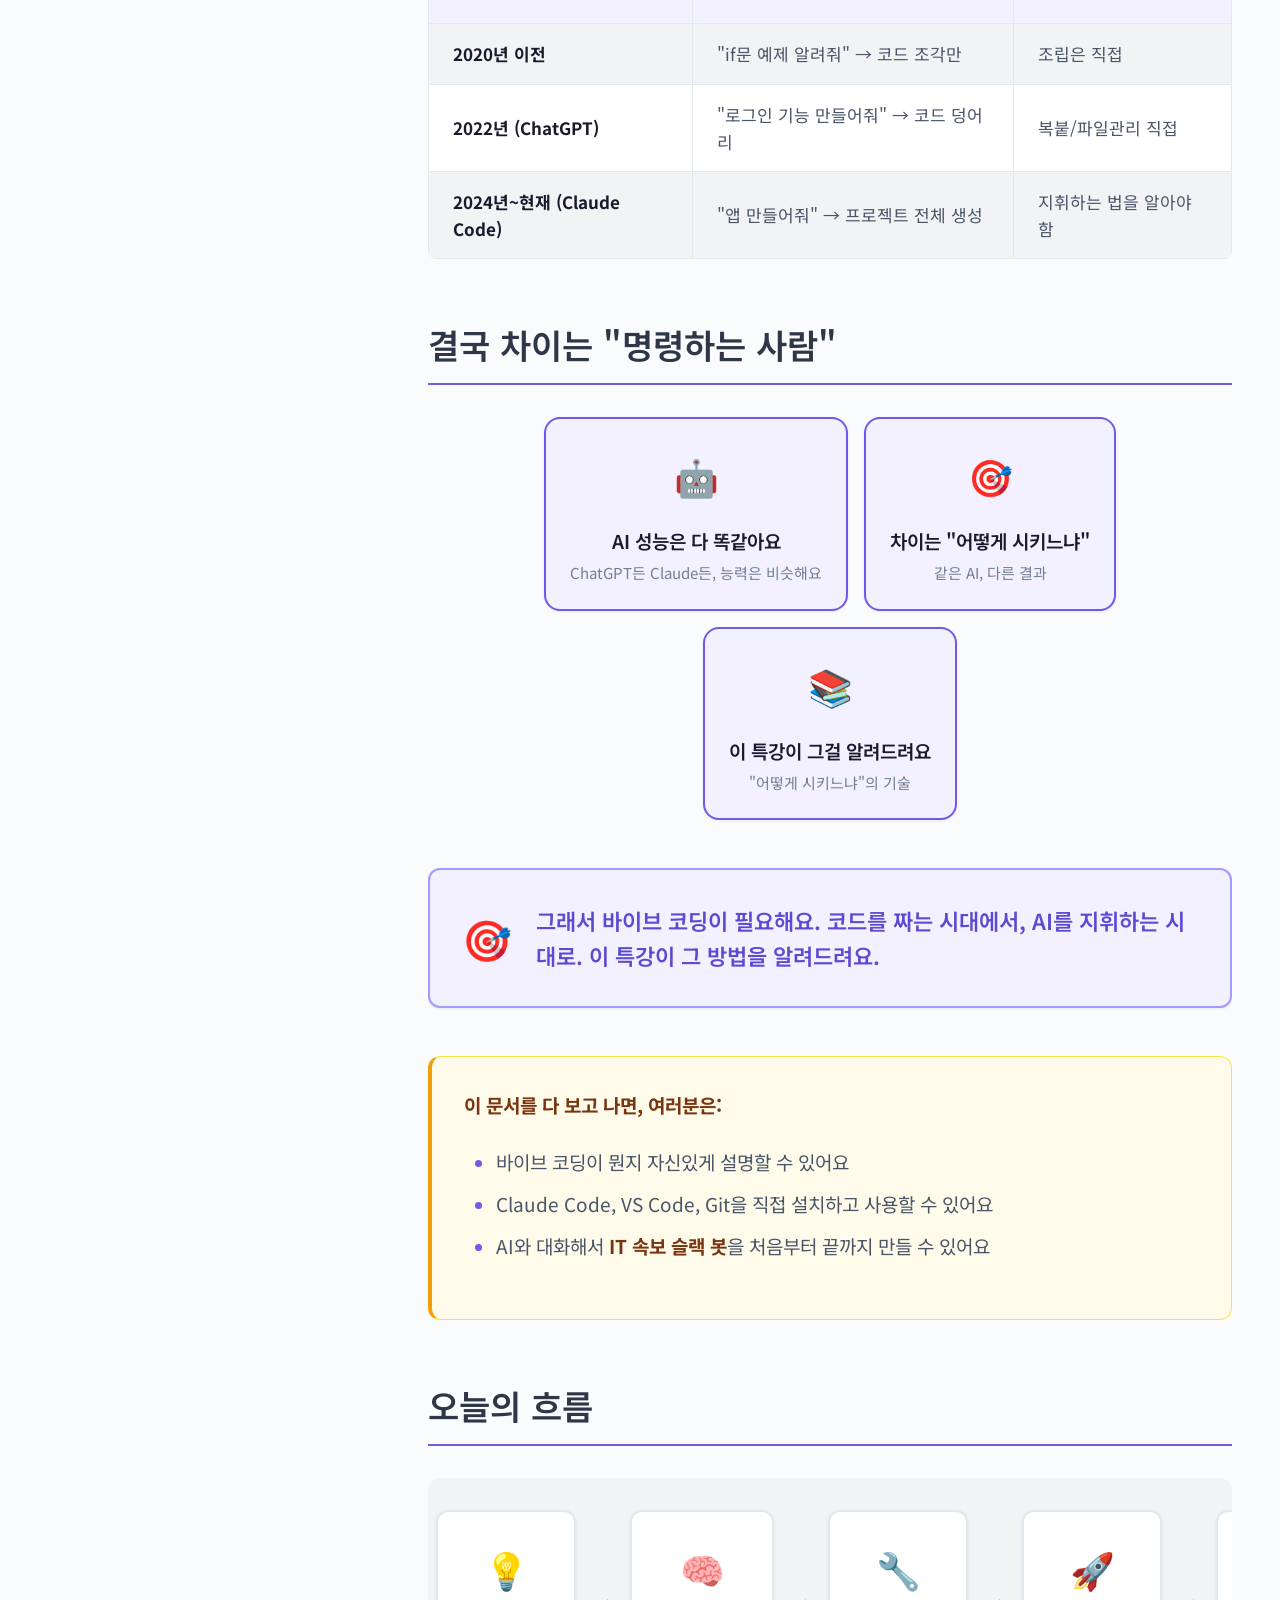
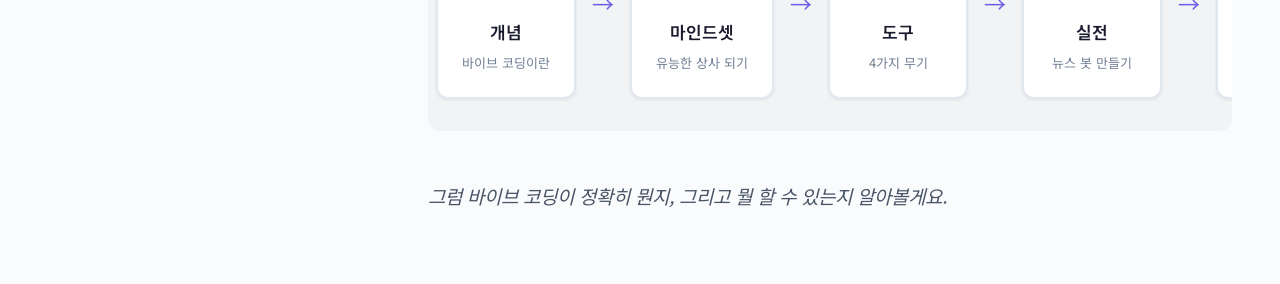
==== commit b8d4c4ae: "디자인 시스템 전면 리팩토링: 3-Layer 토큰 + Fluid Typography + 인라인 스타일 제거 - :root에 84개 디자인 토큰 추가 (primitive/semant" ====
--- a/바이브코딩특강/html/index.html
+++ b/바이브코딩특강/html/index.html
@@ -63,6 +63,16 @@
       </div>
     </nav>
 
+    <!-- Mobile Tab Bar -->
+    <nav class="mobile-tab-bar">
+      <a class="tab-item active" data-target="overview">1 개요</a>
+      <a class="tab-item" data-target="what-is">2 바이브 코딩이란</a>
+      <a class="tab-item" data-target="mindset">3 유능한 상사 되기</a>
+      <a class="tab-item" data-target="tools">4 도구 세팅</a>
+      <a class="tab-item" data-target="hands-on">5 실전</a>
+      <a class="tab-item" data-target="summary">6 정리</a>
+    </nav>
+
     <!-- Main Content Area -->
     <main class="main-content">
 
@@ -84,20 +94,20 @@
 
         <h2>세상이 바뀌고 있어요</h2>
         <div class="ai-grid">
-          <div class="ai-card" style="padding:24px">
-            <span style="font-size:32px">🔥</span>
-            <span class="ai-name" style="font-size:16px;white-space:normal">마이크로 서비스의 폭발</span>
-            <span style="font-size:13px;color:var(--color-text-muted)">"이 기능 하나만 잘하면 돼" → AI로 빠르게 출시</span>
-          </div>
-          <div class="ai-card" style="padding:24px">
-            <span style="font-size:32px">💰</span>
-            <span class="ai-name" style="font-size:16px;white-space:normal">가격 경쟁의 시작</span>
-            <span style="font-size:13px;color:var(--color-text-muted)">개발팀 10명 → 1~2명. 인건비 절감 → 가격 파괴</span>
-          </div>
-          <div class="ai-card" style="padding:24px">
-            <span style="font-size:32px">🏃</span>
-            <span class="ai-name" style="font-size:16px;white-space:normal">소규모 팀의 강세</span>
-            <span style="font-size:13px;color:var(--color-text-muted)">대기업 의사결정 3개월, 소규모 팀은 3일</span>
+          <div class="ai-card ai-card--padded">
+            <span class="emoji-md">🔥</span>
+            <span class="ai-name ai-name--wrap">마이크로 서비스의 폭발</span>
+            <span class="card-caption">"이 기능 하나만 잘하면 돼" → AI로 빠르게 출시</span>
+          </div>
+          <div class="ai-card ai-card--padded">
+            <span class="emoji-md">💰</span>
+            <span class="ai-name ai-name--wrap">가격 경쟁의 시작</span>
+            <span class="card-caption">개발팀 10명 → 1~2명. 인건비 절감 → 가격 파괴</span>
+          </div>
+          <div class="ai-card ai-card--padded">
+            <span class="emoji-md">🏃</span>
+            <span class="ai-name ai-name--wrap">소규모 팀의 강세</span>
+            <span class="card-caption">대기업 의사결정 3개월, 소규모 팀은 3일</span>
           </div>
         </div>
         <p>이건 먼 미래 얘기가 아니에요. <strong>지금 일어나고 있어요.</strong> 비개발자가 AI로 업무 자동화 툴을 만들어 팀에 배포하고, 1인 창업자가 AI로 SaaS를 만들어 월 수천만원 수익을 올리고 있어요.</p>
@@ -127,21 +137,21 @@
         </table>
 
         <h2>결국 차이는 "명령하는 사람"</h2>
-        <div class="ai-grid" style="justify-content:center">
-          <div class="ai-card highlight" style="min-width:200px;padding:24px">
-            <span style="font-size:36px">🤖</span>
-            <span class="ai-name" style="font-size:18px;white-space:normal;margin-top:8px">AI 성능은 다 똑같아요</span>
-            <span style="font-size:14px;color:var(--color-text-muted);margin-top:4px">ChatGPT든 Claude든, 능력은 비슷해요</span>
-          </div>
-          <div class="ai-card highlight" style="min-width:200px;padding:24px">
-            <span style="font-size:36px">🎯</span>
-            <span class="ai-name" style="font-size:18px;white-space:normal;margin-top:8px">차이는 "어떻게 시키느냐"</span>
-            <span style="font-size:14px;color:var(--color-text-muted);margin-top:4px">같은 AI, 다른 결과</span>
-          </div>
-          <div class="ai-card highlight" style="min-width:200px;padding:24px">
-            <span style="font-size:36px">📚</span>
-            <span class="ai-name" style="font-size:18px;white-space:normal;margin-top:8px">이 특강이 그걸 알려드려요</span>
-            <span style="font-size:14px;color:var(--color-text-muted);margin-top:4px">"어떻게 시키느냐"의 기술</span>
+        <div class="ai-grid ai-grid--center">
+          <div class="ai-card highlight ai-card--wide ai-card--padded">
+            <span class="emoji-lg">🤖</span>
+            <span class="ai-name ai-name--lg">AI 성능은 다 똑같아요</span>
+            <span class="card-caption--spaced">ChatGPT든 Claude든, 능력은 비슷해요</span>
+          </div>
+          <div class="ai-card highlight ai-card--wide ai-card--padded">
+            <span class="emoji-lg">🎯</span>
+            <span class="ai-name ai-name--lg">차이는 "어떻게 시키느냐"</span>
+            <span class="card-caption--spaced">같은 AI, 다른 결과</span>
+          </div>
+          <div class="ai-card highlight ai-card--wide ai-card--padded">
+            <span class="emoji-lg">📚</span>
+            <span class="ai-name ai-name--lg">이 특강이 그걸 알려드려요</span>
+            <span class="card-caption--spaced">"어떻게 시키느냐"의 기술</span>
           </div>
         </div>
 
@@ -288,25 +298,25 @@
         <h2>바이브 코딩으로 뭘 만들 수 있나요?</h2>
         <p>코딩 경험 없는 사람들이 실제로 바이브 코딩으로 만드는 것들이에요.</p>
         <div class="ai-grid">
-          <div class="ai-card" style="padding:24px">
-            <span style="font-size:32px">⚙️</span>
-            <span class="ai-name" style="font-size:16px;white-space:normal">업무 자동화</span>
-            <span style="font-size:13px;color:var(--color-text-muted)">뉴스 봇, 엑셀 자동 병합, 이메일 분류</span>
-          </div>
-          <div class="ai-card" style="padding:24px">
-            <span style="font-size:32px">🌐</span>
-            <span class="ai-name" style="font-size:16px;white-space:normal">웹사이트 / 서비스</span>
-            <span style="font-size:13px;color:var(--color-text-muted)">포트폴리오, 스터디 모임, 소규모 쇼핑몰</span>
-          </div>
-          <div class="ai-card" style="padding:24px">
-            <span style="font-size:32px">📱</span>
-            <span class="ai-name" style="font-size:16px;white-space:normal">간단한 앱</span>
-            <span style="font-size:13px;color:var(--color-text-muted)">습관 트래커, 가계부, 운동 기록</span>
-          </div>
-          <div class="ai-card" style="padding:24px">
-            <span style="font-size:32px">📊</span>
-            <span class="ai-name" style="font-size:16px;white-space:normal">데이터 분석</span>
-            <span style="font-size:13px;color:var(--color-text-muted)">매출 대시보드, 설문 분석, 가격 모니터링</span>
+          <div class="ai-card ai-card--padded">
+            <span class="emoji-md">⚙️</span>
+            <span class="ai-name ai-name--wrap">업무 자동화</span>
+            <span class="card-caption">뉴스 봇, 엑셀 자동 병합, 이메일 분류</span>
+          </div>
+          <div class="ai-card ai-card--padded">
+            <span class="emoji-md">🌐</span>
+            <span class="ai-name ai-name--wrap">웹사이트 / 서비스</span>
+            <span class="card-caption">포트폴리오, 스터디 모임, 소규모 쇼핑몰</span>
+          </div>
+          <div class="ai-card ai-card--padded">
+            <span class="emoji-md">📱</span>
+            <span class="ai-name ai-name--wrap">간단한 앱</span>
+            <span class="card-caption">습관 트래커, 가계부, 운동 기록</span>
+          </div>
+          <div class="ai-card ai-card--padded">
+            <span class="emoji-md">📊</span>
+            <span class="ai-name ai-name--wrap">데이터 분석</span>
+            <span class="card-caption">매출 대시보드, 설문 분석, 가격 모니터링</span>
           </div>
         </div>
         <div class="insight-box">
@@ -314,7 +324,7 @@
         </div>
 
         <h2>비개발자들이 만든 실제 사례</h2>
-        <p style="margin-bottom:16px">카드를 클릭하면 자세한 내용을 볼 수 있어요.</p>
+        <p class="mb-md">카드를 클릭하면 자세한 내용을 볼 수 있어요.</p>
         <div class="ai-grid">
           <div class="ai-card case-card" data-modal="case-1">
             <span class="case-emoji">🔗</span>
@@ -410,19 +420,19 @@
             <span class="flow-desc">완성될 때까지</span>
           </div>
         </div>
-        <p style="text-align:center;font-size:18px;color:var(--color-text-muted)">한 번에 완성품이 나오지 않아요. 대화하면서 만들어가는 거예요.</p>
+        <p class="text-center-muted">한 번에 완성품이 나오지 않아요. 대화하면서 만들어가는 거예요.</p>
 
         <h3>바이브 코딩식 대화법 맛보기</h3>
         <div class="comparison-grid">
           <div class="comparison-card traditional">
             <h3>이렇게 하면 실패</h3>
-            <p style="font-size:18px;color:var(--color-text-secondary)">❌ "투두 앱 만들어줘"</p>
-            <p style="font-size:16px;color:var(--color-text-muted)">→ AI: 뭔가 만들긴 하는데... 이게 내가 원하던 거야?</p>
+            <p class="comparison-card__text">❌ "투두 앱 만들어줘"</p>
+            <p class="comparison-card__subtext">→ AI: 뭔가 만들긴 하는데... 이게 내가 원하던 거야?</p>
           </div>
           <div class="comparison-card vibe">
             <h3>이렇게 하면 성공</h3>
-            <p style="font-size:18px;color:var(--color-text-secondary)">✅ "할 일 관리 앱을 만들고 싶어. 어떤 기능들이 필요할지 같이 정리해볼까?"</p>
-            <p style="font-size:16px;color:var(--color-text-muted)">→ AI: "네, 먼저 핵심 기능부터 정리해볼게요..."</p>
+            <p class="comparison-card__text">✅ "할 일 관리 앱을 만들고 싶어. 어떤 기능들이 필요할지 같이 정리해볼까?"</p>
+            <p class="comparison-card__subtext">→ AI: "네, 먼저 핵심 기능부터 정리해볼게요..."</p>
           </div>
         </div>
         <div class="insight-box">
@@ -558,42 +568,42 @@
 
         <h3>개념이 필요한 두 가지 이유</h3>
         <div class="comparison-grid">
-          <div class="comparison-card" style="border-top:3px solid rgba(234,179,8,0.5)">
-            <h3 style="color:var(--color-warning)">1. 명확한 지시</h3>
-            <p style="font-size:18px;color:var(--color-text-secondary)">"알아서 해줘"가 아니라 구체적인 주문서가 돼요. 개념을 알아야 정확히 시킬 수 있어요.</p>
-          </div>
-          <div class="comparison-card" style="border-top:3px solid rgba(59,130,246,0.5)">
-            <h3 style="color:var(--color-info)">2. AI 결과 판단</h3>
-            <p style="font-size:18px;color:var(--color-text-secondary)">AI가 만들어준 결과물을 평가할 수 있어야 해요. "이게 맞는 건가?" 판단하려면 기본 개념이 필요해요.</p>
+          <div class="comparison-card comparison-card--warning">
+            <h3 class="comparison-card__heading--warning">1. 명확한 지시</h3>
+            <p class="comparison-card__text">"알아서 해줘"가 아니라 구체적인 주문서가 돼요. 개념을 알아야 정확히 시킬 수 있어요.</p>
+          </div>
+          <div class="comparison-card comparison-card--info">
+            <h3 class="comparison-card__heading--info">2. AI 결과 판단</h3>
+            <p class="comparison-card__text">AI가 만들어준 결과물을 평가할 수 있어야 해요. "이게 맞는 건가?" 판단하려면 기본 개념이 필요해요.</p>
           </div>
         </div>
 
         <h3>알아야 할 핵심 개념 5가지</h3>
         <div class="ai-grid">
-          <div class="ai-card" style="padding:24px">
-            <span style="font-size:32px">🖥️</span>
-            <span class="ai-name" style="font-size:16px;white-space:normal">프론트엔드/백엔드</span>
-            <span style="font-size:13px;color:var(--color-text-muted)">보이는 부분 vs 뒤에서 도는 부분</span>
-          </div>
-          <div class="ai-card" style="padding:24px">
-            <span style="font-size:32px">🗄️</span>
-            <span class="ai-name" style="font-size:16px;white-space:normal">데이터베이스</span>
-            <span style="font-size:13px;color:var(--color-text-muted)">정보 저장소 (엑셀 시트 같은 것)</span>
-          </div>
-          <div class="ai-card" style="padding:24px">
-            <span style="font-size:32px">🔌</span>
-            <span class="ai-name" style="font-size:16px;white-space:normal">API</span>
-            <span style="font-size:13px;color:var(--color-text-muted)">프로그램끼리 대화하는 통로</span>
-          </div>
-          <div class="ai-card" style="padding:24px">
-            <span style="font-size:32px">📁</span>
-            <span class="ai-name" style="font-size:16px;white-space:normal">폴더 구조</span>
-            <span style="font-size:13px;color:var(--color-text-muted)">파일을 어떻게 정리하는가</span>
-          </div>
-          <div class="ai-card" style="padding:24px">
-            <span style="font-size:32px">🔀</span>
-            <span class="ai-name" style="font-size:16px;white-space:normal">데이터 흐름</span>
-            <span style="font-size:13px;color:var(--color-text-muted)">정보가 어디서 와서 어디로 가는가</span>
+          <div class="ai-card ai-card--padded">
+            <span class="emoji-md">🖥️</span>
+            <span class="ai-name ai-name--wrap">프론트엔드/백엔드</span>
+            <span class="card-caption">보이는 부분 vs 뒤에서 도는 부분</span>
+          </div>
+          <div class="ai-card ai-card--padded">
+            <span class="emoji-md">🗄️</span>
+            <span class="ai-name ai-name--wrap">데이터베이스</span>
+            <span class="card-caption">정보 저장소 (엑셀 시트 같은 것)</span>
+          </div>
+          <div class="ai-card ai-card--padded">
+            <span class="emoji-md">🔌</span>
+            <span class="ai-name ai-name--wrap">API</span>
+            <span class="card-caption">프로그램끼리 대화하는 통로</span>
+          </div>
+          <div class="ai-card ai-card--padded">
+            <span class="emoji-md">📁</span>
+            <span class="ai-name ai-name--wrap">폴더 구조</span>
+            <span class="card-caption">파일을 어떻게 정리하는가</span>
+          </div>
+          <div class="ai-card ai-card--padded">
+            <span class="emoji-md">🔀</span>
+            <span class="ai-name ai-name--wrap">데이터 흐름</span>
+            <span class="card-caption">정보가 어디서 와서 어디로 가는가</span>
           </div>
         </div>
 
@@ -666,13 +676,13 @@
         <div class="comparison-grid">
           <div class="comparison-card traditional">
             <h3>전통 코딩 학습</h3>
-            <p style="font-size:18px;color:var(--color-text-secondary)">"<code>for</code>문을 어떻게 쓰는지", "<code>if</code>문 다음에 뭐가 와야 하는지"</p>
-            <p style="font-size:16px;color:var(--color-text-muted)">→ 문법 세부사항에 집중</p>
+            <p class="comparison-card__text">"<code>for</code>문을 어떻게 쓰는지", "<code>if</code>문 다음에 뭐가 와야 하는지"</p>
+            <p class="comparison-card__subtext">→ 문법 세부사항에 집중</p>
           </div>
           <div class="comparison-card vibe">
             <h3>바이브 코딩 학습</h3>
-            <p style="font-size:18px;color:var(--color-text-secondary)">"이 데이터를 하나씩 처리해야 해", "여기서 에러 체크가 필요해"</p>
-            <p style="font-size:16px;color:var(--color-text-muted)">→ 의도와 개념 이해에 집중</p>
+            <p class="comparison-card__text">"이 데이터를 하나씩 처리해야 해", "여기서 에러 체크가 필요해"</p>
+            <p class="comparison-card__subtext">→ 의도와 개념 이해에 집중</p>
           </div>
         </div>
 
@@ -704,23 +714,23 @@
         <p>같은 "상품 검색/필터" 기능이라도 지시 수준에 따라 결과가 완전히 달라요.</p>
 
         <h3>수준 1: 막연한 지시</h3>
-        <div class="comparison-card traditional" style="margin-bottom:16px">
-          <p style="font-size:20px;color:var(--color-text-secondary)">"상품 검색 기능 만들어줘"</p>
-          <p style="font-size:16px;color:var(--color-text-muted)">→ 검색창만 있고 필터 없음. 필터 추가하니 기존 검색 망가짐. 뭐가 문제인지도 모름.</p>
+        <div class="comparison-card traditional mb-md">
+          <p class="comparison-card__text--lg">"상품 검색 기능 만들어줘"</p>
+          <p class="comparison-card__subtext">→ 검색창만 있고 필터 없음. 필터 추가하니 기존 검색 망가짐. 뭐가 문제인지도 모름.</p>
         </div>
 
         <h3>수준 2: 구체적 지시</h3>
-        <div class="comparison-card" style="border-top:3px solid rgba(234,179,8,0.5);margin-bottom:16px">
-          <p style="font-size:20px;color:var(--color-text-secondary)">"검색창 + 카테고리 필터(의류/전자/식품) + 가격대 필터(1만 이하/1~5만/5만 이상)"</p>
-          <p style="font-size:16px;color:var(--color-text-muted)">→ 기능은 나옴. 근데 상품 1000개 넘으면 느려짐. 구조 문제에 대응 어려움.</p>
+        <div class="comparison-card comparison-card--warning mb-md">
+          <p class="comparison-card__text--lg">"검색창 + 카테고리 필터(의류/전자/식품) + 가격대 필터(1만 이하/1~5만/5만 이상)"</p>
+          <p class="comparison-card__subtext">→ 기능은 나옴. 근데 상품 1000개 넘으면 느려짐. 구조 문제에 대응 어려움.</p>
         </div>
 
         <h3>수준 3: 기술적 지시 (목표)</h3>
-        <div class="comparison-card vibe" style="margin-bottom:16px">
-          <p style="font-size:20px;color:var(--color-text-secondary)">"상품 검색/필터 만들 건데, <strong>방식 먼저 정하자</strong>. 상품 많아질 수 있어서 성능도 고려."<br>
+        <div class="comparison-card vibe mb-md">
+          <p class="comparison-card__text--lg">"상품 검색/필터 만들 건데, <strong>방식 먼저 정하자</strong>. 상품 많아질 수 있어서 성능도 고려."<br>
           → AI: "프론트 필터링 vs 백엔드 API 필터링 두 가지 있어요"<br>
           → "일단 1번으로 가고, <strong>나중에 바꾸기 쉽게 구조 잡아줘</strong>"</p>
-          <p style="font-size:16px;color:var(--color-text-muted)">→ 방식의 장단점을 듣고 내가 판단. 구조를 이해하고 있어서 문제 생기면 어디를 고칠지 앎.</p>
+          <p class="comparison-card__subtext">→ 방식의 장단점을 듣고 내가 판단. 구조를 이해하고 있어서 문제 생기면 어디를 고칠지 앎.</p>
         </div>
 
         <h3>정확한 용어를 쓰면 AI가 더 잘 이해해요</h3>
@@ -782,40 +792,40 @@
 
         <h2>3가지 마인드셋</h2>
         <div class="ai-grid">
-          <div class="ai-card highlight" style="min-width:200px;padding:24px">
-            <span style="font-size:36px">🔄</span>
-            <span class="ai-name" style="font-size:18px;white-space:normal;margin-top:8px">"한 번에 안 돼도 괜찮아"</span>
-            <span style="font-size:14px;color:var(--color-text-muted);margin-top:4px">대화하면서 고쳐나가면 돼요</span>
-          </div>
-          <div class="ai-card highlight" style="min-width:200px;padding:24px">
-            <span style="font-size:36px">🧭</span>
-            <span class="ai-name" style="font-size:18px;white-space:normal;margin-top:8px">"내가 방향을 잡아야 해"</span>
-            <span style="font-size:14px;color:var(--color-text-muted);margin-top:4px">AI가 다 해주는 게 아니에요</span>
-          </div>
-          <div class="ai-card highlight" style="min-width:200px;padding:24px">
-            <span style="font-size:36px">🌱</span>
-            <span class="ai-name" style="font-size:18px;white-space:normal;margin-top:8px">"조금씩 배워가면 돼"</span>
-            <span style="font-size:14px;color:var(--color-text-muted);margin-top:4px">하나씩 만들다 보면 자연스럽게 알게 돼요</span>
+          <div class="ai-card highlight ai-card--wide ai-card--padded">
+            <span class="emoji-lg">🔄</span>
+            <span class="ai-name ai-name--lg">"한 번에 안 돼도 괜찮아"</span>
+            <span class="card-caption--spaced">대화하면서 고쳐나가면 돼요</span>
+          </div>
+          <div class="ai-card highlight ai-card--wide ai-card--padded">
+            <span class="emoji-lg">🧭</span>
+            <span class="ai-name ai-name--lg">"내가 방향을 잡아야 해"</span>
+            <span class="card-caption--spaced">AI가 다 해주는 게 아니에요</span>
+          </div>
+          <div class="ai-card highlight ai-card--wide ai-card--padded">
+            <span class="emoji-lg">🌱</span>
+            <span class="ai-name ai-name--lg">"조금씩 배워가면 돼"</span>
+            <span class="card-caption--spaced">하나씩 만들다 보면 자연스럽게 알게 돼요</span>
           </div>
         </div>
 
         <h3>왜 "한 번에 하나씩"이 중요할까요?</h3>
         <p>기술적인 이유가 3가지 있어요.</p>
         <div class="ai-grid">
-          <div class="ai-card" style="padding:24px">
-            <span style="font-size:32px">📏</span>
-            <span class="ai-name" style="font-size:16px;white-space:normal">1. 토큰 제한</span>
-            <span style="font-size:13px;color:var(--color-text-muted)">AI가 한 번에 읽고 쓸 수 있는 양에 물리적 한계가 있어요</span>
-          </div>
-          <div class="ai-card" style="padding:24px">
-            <span style="font-size:32px">🧠</span>
-            <span class="ai-name" style="font-size:16px;white-space:normal">2. 대화 압축 → 맥락 소실</span>
-            <span style="font-size:13px;color:var(--color-text-muted)">대화가 길어지면 AI가 이전 내용을 압축 → 중요한 맥락이 빠져요</span>
-          </div>
-          <div class="ai-card" style="padding:24px">
-            <span style="font-size:32px">🖱️</span>
-            <span class="ai-name" style="font-size:16px;white-space:normal">3. UX 판단 불가</span>
-            <span style="font-size:13px;color:var(--color-text-muted)">"이게 내가 원하던 느낌이야"는 결국 사람만 판단 가능</span>
+          <div class="ai-card ai-card--padded">
+            <span class="emoji-md">📏</span>
+            <span class="ai-name ai-name--wrap">1. 토큰 제한</span>
+            <span class="card-caption">AI가 한 번에 읽고 쓸 수 있는 양에 물리적 한계가 있어요</span>
+          </div>
+          <div class="ai-card ai-card--padded">
+            <span class="emoji-md">🧠</span>
+            <span class="ai-name ai-name--wrap">2. 대화 압축 → 맥락 소실</span>
+            <span class="card-caption">대화가 길어지면 AI가 이전 내용을 압축 → 중요한 맥락이 빠져요</span>
+          </div>
+          <div class="ai-card ai-card--padded">
+            <span class="emoji-md">🖱️</span>
+            <span class="ai-name ai-name--wrap">3. UX 판단 불가</span>
+            <span class="card-caption">"이게 내가 원하던 느낌이야"는 결국 사람만 판단 가능</span>
           </div>
         </div>
 
@@ -921,25 +931,25 @@
         <div class="comparison-grid">
           <div class="comparison-card traditional">
             <h3>GUI (마우스 방식)</h3>
-            <p style="font-size:18px;color:var(--color-text-secondary)">폴더 우클릭 → "새 폴더" → 이름 입력</p>
+            <p class="comparison-card__text">폴더 우클릭 → "새 폴더" → 이름 입력</p>
           </div>
           <div class="comparison-card vibe">
             <h3>CLI (터미널 방식)</h3>
-            <p style="font-size:18px;color:var(--color-text-secondary)"><code>mkdir my-folder</code> 한 줄이면 끝!</p>
-            <p style="font-size:16px;color:var(--color-text-muted)">AI가 터미널 명령을 직접 실행할 수 있어요</p>
+            <p class="comparison-card__text"><code>mkdir my-folder</code> 한 줄이면 끝!</p>
+            <p class="comparison-card__subtext">AI가 터미널 명령을 직접 실행할 수 있어요</p>
           </div>
         </div>
         <p>왜 굳이 CLI를 배워야 할까요? 바로 <strong>AI가 마우스를 못 쓰기 때문</strong>이에요. AI는 터미널 명령어는 직접 실행할 수 있지만, 마우스 클릭은 못 해요. 그래서 터미널을 쓰면 AI에게 일을 시킬 수 있는 거예요!</p>
 
         <h3>터미널 여는 법</h3>
         <div class="comparison-grid">
-          <div class="comparison-card" style="border-top:3px solid var(--color-info)">
-            <h3 style="color:var(--color-info)">🍎 Mac</h3>
-            <p style="font-size:18px;color:var(--color-text-secondary)"><code>Command</code> + <code>Space</code> → "Terminal" 검색 → 엔터</p>
-          </div>
-          <div class="comparison-card" style="border-top:3px solid var(--color-info)">
-            <h3 style="color:var(--color-info)">🪟 Windows</h3>
-            <p style="font-size:18px;color:var(--color-text-secondary)">윈도우 키 → "PowerShell" 검색 → 엔터</p>
+          <div class="comparison-card comparison-card--info">
+            <h3 class="comparison-card__heading--info">🍎 Mac</h3>
+            <p class="comparison-card__text"><code>Command</code> + <code>Space</code> → "Terminal" 검색 → 엔터</p>
+          </div>
+          <div class="comparison-card comparison-card--info">
+            <h3 class="comparison-card__heading--info">🪟 Windows</h3>
+            <p class="comparison-card__text">윈도우 키 → "PowerShell" 검색 → 엔터</p>
           </div>
         </div>
 
@@ -1263,20 +1273,20 @@
         <h2>자동화할 수 있는 일 vs 없는 일</h2>
         <p>모든 일을 자동화할 수 있는 건 아니에요. 자동화가 잘 되는 일에는 <strong>3가지 공통점</strong>이 있어요.</p>
         <div class="ai-grid">
-          <div class="ai-card highlight" style="min-width:180px;padding:24px">
-            <span style="font-size:36px">🔁</span>
-            <span class="ai-name" style="font-size:18px;margin-top:8px">반복적</span>
-            <span style="font-size:14px;color:var(--color-text-muted);margin-top:4px">매일/매주 똑같이 하는 일</span>
-          </div>
-          <div class="ai-card highlight" style="min-width:180px;padding:24px">
-            <span style="font-size:36px">📏</span>
-            <span class="ai-name" style="font-size:18px;margin-top:8px">규칙적</span>
-            <span style="font-size:14px;color:var(--color-text-muted);margin-top:4px">"A면 B한다"가 명확</span>
-          </div>
-          <div class="ai-card highlight" style="min-width:180px;padding:24px">
-            <span style="font-size:36px">📊</span>
-            <span class="ai-name" style="font-size:18px;margin-top:8px">데이터 처리</span>
-            <span style="font-size:14px;color:var(--color-text-muted);margin-top:4px">텍스트, 숫자, 파일</span>
+          <div class="ai-card highlight ai-card--wide-sm ai-card--padded">
+            <span class="emoji-lg">🔁</span>
+            <span class="ai-name ai-name--lg">반복적</span>
+            <span class="card-caption--spaced">매일/매주 똑같이 하는 일</span>
+          </div>
+          <div class="ai-card highlight ai-card--wide-sm ai-card--padded">
+            <span class="emoji-lg">📏</span>
+            <span class="ai-name ai-name--lg">규칙적</span>
+            <span class="card-caption--spaced">"A면 B한다"가 명확</span>
+          </div>
+          <div class="ai-card highlight ai-card--wide-sm ai-card--padded">
+            <span class="emoji-lg">📊</span>
+            <span class="ai-name ai-name--lg">데이터 처리</span>
+            <span class="card-caption--spaced">텍스트, 숫자, 파일</span>
           </div>
         </div>
 
@@ -1618,7 +1628,7 @@
           <img src="images/최종 아웃풋.png" alt="Slack 뉴스봇 실행 결과" class="section-image">
           <p class="section-image-caption">실제 Slack에서 받아보는 AI 뉴스 요약 봇</p>
         </div>
-        <p style="font-size:20px;color:var(--color-text-secondary)">이제 컴퓨터가 꺼져 있어도, <strong>여행을 가도, 잠을 자도</strong><br>매일 아침 9시에 자동으로 실행돼요.</p>
+        <p class="result-text">이제 컴퓨터가 꺼져 있어도, <strong>여행을 가도, 잠을 자도</strong><br>매일 아침 9시에 자동으로 실행돼요.</p>
         <div class="flow-diagram">
           <div class="flow-node">
             <span class="flow-emoji">😴</span>
@@ -1751,7 +1761,7 @@
             <span class="flow-desc">바이브 코더!</span>
           </div>
         </div>
-        <p style="text-align:center;font-size:18px;color:var(--color-text-muted)">축하해요! 이 문서 하나로 바이브 코딩의 개념부터 실제 자동화 봇 배포까지 해냈어요.</p>
+        <p class="text-center-muted">축하해요! 이 문서 하나로 바이브 코딩의 개념부터 실제 자동화 봇 배포까지 해냈어요.</p>
 
         <blockquote>
           기억나시죠? 처음에 AI한테 시키면 뭔가 나오긴 하는데, 기능 하나 추가하면 꼬이고, 결국 포기했던 그 경험.<br><br>
--- a/바이브코딩특강/html/css/styles.css
+++ b/바이브코딩특강/html/css/styles.css
@@ -25,14 +25,15 @@
   /* Typography */
   --font-family: 'Noto Sans KR', -apple-system, BlinkMacSystemFont, sans-serif;
   --font-mono: 'JetBrains Mono', 'Fira Code', monospace;
-  --font-size-xs: 13px;
-  --font-size-sm: 15px;
-  --font-size-base: 17px;
-  --font-size-lg: 19px;
-  --font-size-xl: 22px;
-  --font-size-2xl: 26px;
-  --font-size-3xl: 34px;
-  --font-size-4xl: 44px;
+  --font-size-xs: clamp(0.75rem, 0.7rem + 0.25vw, 0.8125rem);
+  --font-size-sm: clamp(0.8125rem, 0.75rem + 0.3125vw, 0.9375rem);
+  --font-size-base: clamp(0.875rem, 0.8rem + 0.375vw, 1.0625rem);
+  --font-size-lg: clamp(1rem, 0.9rem + 0.5vw, 1.1875rem);
+  --font-size-xl: clamp(1.125rem, 1rem + 0.625vw, 1.375rem);
+  --font-size-2xl: clamp(1.25rem, 1.1rem + 0.75vw, 1.625rem);
+  --font-size-3xl: clamp(1.5rem, 1.25rem + 1.25vw, 2.125rem);
+  --font-size-4xl: clamp(1.75rem, 1.375rem + 1.875vw, 2.75rem);
+  --font-size-5xl: clamp(2rem, 1.5rem + 2.5vw, 3.5rem);
 
   /* Spacing */
   --space-xs: 4px;
@@ -55,6 +56,89 @@
   --radius-lg: 12px;
   --radius-xl: 16px;
   --radius-full: 9999px;
+
+  /* ===== NEW: Primitive Colors ===== */
+  --color-purple-50: #F8F5FF;
+  --color-purple-100: #F3F0FF;
+  --color-purple-200: #EDE9FE;
+  --color-purple-300: #E5DEFF;
+  --color-red-50: #FEF2F2;
+  --color-red-600: #DC2626;
+  --color-green-50: #F0FDF4;
+  --color-green-600: #16A34A;
+  --color-blue-50: #EFF6FF;
+  --color-blue-100: #DBEAFE;
+  --color-blue-300: #93C5FD;
+  --color-blue-800: #1E40AF;
+  --color-yellow-50: #FFFBEB;
+  --color-yellow-300: #FDE047;
+  --color-yellow-500: #F59E0B;
+  --color-yellow-700: #92400E;
+  --color-yellow-900: #78350F;
+  --color-code-bg: #F8FAFC;
+
+  /* ===== NEW: Semantic Colors ===== */
+  --color-primary-surface: var(--color-purple-100);
+  --color-primary-surface-hover: var(--color-purple-300);
+  --color-primary-surface-light: var(--color-purple-50);
+  --color-heading-dark: #2D3748;
+  --color-comparison-danger-bg: var(--color-red-50);
+  --color-comparison-danger-heading: var(--color-red-600);
+  --color-comparison-success-bg: var(--color-green-50);
+  --color-comparison-success-heading: var(--color-green-600);
+  --color-badge-ide-bg: var(--color-blue-100);
+  --color-badge-ide-text: var(--color-blue-800);
+  --color-badge-ide-border: var(--color-blue-300);
+  --color-badge-cli-bg: #D1FAE5;
+  --color-badge-cli-text: #065F46;
+  --color-badge-cli-border: #6EE7B7;
+  --color-badge-easy-bg: #ECFDF5;
+  --color-badge-easy-text: #065F46;
+  --color-badge-easy-border: #6EE7B7;
+  --color-badge-medium-bg: #FEF9C3;
+  --color-badge-medium-text: #854D0E;
+  --color-badge-medium-border: var(--color-yellow-300);
+  --color-badge-challenge-bg: #FEE2E2;
+  --color-badge-challenge-text: #991B1B;
+  --color-badge-challenge-border: #FCA5A5;
+  --color-selfcheck-bg: var(--color-blue-50);
+  --color-selfcheck-border: var(--color-blue-300);
+  --color-insight-bg: var(--color-yellow-50);
+  --color-insight-border: var(--color-yellow-300);
+  --color-insight-accent: var(--color-yellow-500);
+  --color-insight-text: var(--color-yellow-700);
+  --color-insight-strong: var(--color-yellow-900);
+
+  /* ===== NEW: Line-height Tokens ===== */
+  --leading-none: 1;
+  --leading-tight: 1.1;
+  --leading-snug: 1.2;
+  --leading-heading: 1.3;
+  --leading-subheading: 1.4;
+  --leading-normal: 1.5;
+  --leading-relaxed: 1.6;
+  --leading-body: 1.7;
+  --leading-prose: 1.75;
+  --leading-loose: 1.8;
+
+  /* ===== NEW: Font-weight Tokens ===== */
+  --font-weight-normal: 400;
+  --font-weight-medium: 500;
+  --font-weight-semibold: 600;
+  --font-weight-bold: 700;
+
+  /* ===== NEW: Component Sizes ===== */
+  --size-icon-emoji-md: 32px;
+  --size-icon-emoji-lg: 36px;
+  --size-icon-emoji-xl: 48px;
+  --size-icon-emoji-hero: 72px;
+  --size-modal-max-width: 560px;
+
+  /* ===== NEW: Layout Offsets ===== */
+  --offset-sidebar-header: 36px;
+  --offset-growth-path: 72px;
+  --offset-growth-before: 28px;
+  --offset-growth-step-before: -60px;
 }
 
 /* Reset */
@@ -70,7 +154,7 @@
   background: var(--color-bg);
   color: var(--color-text);
   min-height: 100vh;
-  line-height: 1.8;
+  line-height: var(--leading-loose);
   font-size: var(--font-size-lg);
   position: relative;
   overflow-x: hidden;
@@ -121,7 +205,7 @@
 }
 
 .sidebar-header {
-  padding: 0 var(--space-lg) var(--space-lg) 36px;
+  padding: 0 var(--space-lg) var(--space-lg) var(--offset-sidebar-header);
   border-bottom: 1px solid var(--color-border-light);
   margin-bottom: var(--space-md);
 }
@@ -143,7 +227,7 @@
 
 .sidebar-header h1 {
   font-size: 15px;
-  font-weight: 600;
+  font-weight: var(--font-weight-semibold);
   color: var(--color-text);
   margin-bottom: 0;
   line-height: 1.35;
@@ -153,7 +237,7 @@
 .sidebar-header p {
   font-size: var(--font-size-xs);
   color: var(--color-text-muted);
-  line-height: 1.5;
+  line-height: var(--leading-normal);
   margin-top: 4px;
 }
 
@@ -186,7 +270,7 @@
 }
 
 .nav-link.active {
-  background: #F3F0FF;
+  background: var(--color-primary-surface);
   color: var(--color-text);
   border-left: 3px solid var(--color-primary);
   padding-left: calc(var(--space-lg) - 3px);
@@ -205,7 +289,7 @@
 }
 
 .nav-link.active .nav-icon {
-  background: #E5DEFF;
+  background: var(--color-primary-surface-hover);
   color: var(--color-primary);
 }
 
@@ -254,20 +338,20 @@
 /* Typography */
 h1 {
   font-size: var(--font-size-4xl);
-  font-weight: 700;
+  font-weight: var(--font-weight-bold);
   margin-bottom: var(--space-xl);
   color: var(--color-text);
-  line-height: 1.2;
+  line-height: var(--leading-snug);
 }
 
 h2 {
   font-size: var(--font-size-3xl);
-  font-weight: 600;
+  font-weight: var(--font-weight-semibold);
   margin: var(--space-3xl) 0 var(--space-xl);
-  color: #2D3748;
+  color: var(--color-heading-dark);
   padding-bottom: var(--space-md);
   border-bottom: 2px solid var(--color-primary);
-  line-height: 1.3;
+  line-height: var(--leading-heading);
 }
 
 h2:first-child {
@@ -276,17 +360,17 @@
 
 h3 {
   font-size: var(--font-size-2xl);
-  font-weight: 600;
+  font-weight: var(--font-weight-semibold);
   margin: 56px 0 var(--space-lg);
   color: var(--color-primary);
-  line-height: 1.4;
+  line-height: var(--leading-subheading);
 }
 
 p {
   font-size: var(--font-size-lg);
   margin-bottom: var(--space-lg);
   color: var(--color-text-secondary);
-  line-height: 1.75;
+  line-height: var(--leading-prose);
 }
 
 /* Images */
@@ -330,17 +414,17 @@
   border-left: 4px solid var(--color-primary);
   padding: var(--space-xl) 32px;
   margin: var(--space-2xl) 0;
-  background: #F8F5FF;
+  background: var(--color-primary-surface-light);
   border-radius: 0 var(--radius-md) var(--radius-md) 0;
   font-style: italic;
   font-size: var(--font-size-lg);
-  line-height: 1.8;
+  line-height: var(--leading-loose);
   color: var(--color-text);
 }
 
 /* Code blocks */
 pre {
-  background: #F8FAFC;
+  background: var(--color-code-bg);
   border: 1px solid var(--color-border);
   border-left: 3px solid var(--color-primary);
   border-radius: var(--radius-md);
@@ -349,7 +433,7 @@
   margin: var(--space-2xl) 0;
   font-family: var(--font-mono);
   font-size: var(--font-size-base);
-  line-height: 1.6;
+  line-height: var(--leading-relaxed);
   max-width: 100%;
   box-sizing: border-box;
   box-shadow: var(--shadow-sm);
@@ -357,19 +441,19 @@
 
 code {
   font-family: var(--font-mono);
-  background: #F3F0FF;
+  background: var(--color-primary-surface);
   padding: 3px 8px;
   border-radius: var(--radius-sm);
   font-size: 0.92em;
   color: var(--color-primary);
-  font-weight: 500;
+  font-weight: var(--font-weight-medium);
 }
 
 pre code {
   background: none;
   padding: 0;
   color: var(--color-text);
-  font-weight: normal;
+  font-weight: var(--font-weight-normal);
 }
 
 /* Tables */
@@ -398,8 +482,8 @@
 }
 
 th {
-  background: #F3F0FF;
-  font-weight: 600;
+  background: var(--color-primary-surface);
+  font-weight: var(--font-weight-semibold);
   font-size: var(--font-size-lg);
   color: var(--color-text);
   white-space: nowrap;
@@ -408,7 +492,7 @@
 td {
   color: var(--color-text-secondary);
   background: var(--color-surface);
-  line-height: 1.6;
+  line-height: var(--leading-relaxed);
 }
 
 tr:nth-child(even) td {
@@ -416,7 +500,7 @@
 }
 
 tr:hover td {
-  background: #F8F5FF;
+  background: var(--color-primary-surface-light);
   transition: background 0.15s ease;
 }
 
@@ -430,7 +514,7 @@
 li {
   margin: 10px 0;
   color: var(--color-text-secondary);
-  line-height: 1.7;
+  line-height: var(--leading-body);
 }
 
 li::marker {
@@ -461,7 +545,7 @@
 /* Strong text */
 strong {
   color: var(--color-text);
-  font-weight: 700;
+  font-weight: var(--font-weight-bold);
 }
 
 /* Selection */
@@ -497,29 +581,29 @@
   margin-top: var(--space-lg);
 }
 
-/* Normalize inline-styled paragraphs inside cards */
+/* Base styles for comparison card paragraphs */
 .comparison-card p {
-  font-size: var(--font-size-lg) !important;
-  color: var(--color-text-secondary) !important;
+  font-size: var(--font-size-lg);
+  color: var(--color-text-secondary);
   margin-bottom: var(--space-sm);
-  line-height: 1.7;
+  line-height: var(--leading-body);
 }
 
 .comparison-card p:last-child {
   margin-bottom: 0;
-  font-size: var(--font-size-base) !important;
-  color: var(--color-text-muted) !important;
-}
-
-/* Normalize ai-card internal spans with inline styles */
-.ai-card > span[style*="font-size:36px"],
-.ai-card > span[style*="font-size:32px"] {
+  font-size: var(--font-size-base);
+  color: var(--color-text-muted);
+}
+
+/* Base styles for ai-card emoji and caption spans */
+.ai-card > .emoji-lg,
+.ai-card > .emoji-md {
   margin-bottom: var(--space-sm);
 }
 
-.ai-card > span[style*="font-size:14px"],
-.ai-card > span[style*="font-size:13px"] {
-  line-height: 1.5;
+.ai-card > .card-caption,
+.ai-card > .card-caption--spaced {
+  line-height: var(--leading-normal);
   margin-top: var(--space-xs);
 }
 
@@ -546,7 +630,7 @@
   font-size: var(--font-size-xl);
   color: var(--color-text-muted);
   margin-bottom: var(--space-2xl);
-  line-height: 1.6;
+  line-height: var(--leading-relaxed);
 }
 
 .ai-category {
@@ -597,13 +681,13 @@
 }
 
 .ai-card.highlight {
-  background: #F3F0FF;
+  background: var(--color-primary-surface);
   border-color: var(--color-primary);
   border-width: 2px;
 }
 
 .ai-card.highlight:hover {
-  background: #E5DEFF;
+  background: var(--color-primary-surface-hover);
   border-color: var(--color-primary-dark);
 }
 
@@ -618,14 +702,14 @@
 
 .ai-name {
   font-size: var(--font-size-sm);
-  font-weight: 600;
+  font-weight: var(--font-weight-semibold);
   color: var(--color-text);
   white-space: nowrap;
 }
 
 .ai-badge {
   font-size: 10px;
-  font-weight: 700;
+  font-weight: var(--font-weight-bold);
   padding: 3px 8px;
   border-radius: var(--radius-sm);
   margin-top: 6px;
@@ -634,15 +718,15 @@
 }
 
 .ai-badge.ide {
-  background: #DBEAFE;
-  color: #1E40AF;
-  border: 1px solid #93C5FD;
+  background: var(--color-badge-ide-bg);
+  color: var(--color-badge-ide-text);
+  border: 1px solid var(--color-badge-ide-border);
 }
 
 .ai-badge.cli {
-  background: #D1FAE5;
-  color: #065F46;
-  border: 1px solid #6EE7B7;
+  background: var(--color-badge-cli-bg);
+  color: var(--color-badge-cli-text);
+  border: 1px solid var(--color-badge-cli-border);
 }
 
 /* Emoji styling */
@@ -671,13 +755,13 @@
   display: inline-flex;
   align-items: center;
   gap: var(--space-md);
-  background: #F3F0FF;
+  background: var(--color-primary-surface);
   border: 2px solid var(--color-primary-light);
   border-radius: var(--radius-lg);
   padding: var(--space-md) var(--space-xl);
   margin: var(--space-3xl) 0 var(--space-xl);
   font-size: var(--font-size-xl);
-  font-weight: 600;
+  font-weight: var(--font-weight-semibold);
   color: var(--color-primary);
   box-shadow: var(--shadow-sm);
 }
@@ -691,7 +775,7 @@
   background: var(--color-primary);
   border-radius: 50%;
   font-size: var(--font-size-lg);
-  font-weight: 700;
+  font-weight: var(--font-weight-bold);
   color: var(--color-text-inverse);
   flex-shrink: 0;
   box-shadow: 0 2px 8px rgba(108, 92, 231, 0.3);
@@ -721,26 +805,26 @@
 
 .comparison-card.traditional {
   border-top: 4px solid var(--color-danger);
-  background: #FEF2F2;
+  background: var(--color-comparison-danger-bg);
 }
 
 .comparison-card.vibe {
   border-top: 4px solid var(--color-success);
-  background: #F0FDF4;
+  background: var(--color-comparison-success-bg);
 }
 
 .comparison-card h3 {
   margin: 0 0 var(--space-lg);
   font-size: var(--font-size-xl);
-  font-weight: 700;
+  font-weight: var(--font-weight-bold);
 }
 
 .comparison-card.traditional h3 {
-  color: #DC2626;
+  color: var(--color-comparison-danger-heading);
 }
 
 .comparison-card.vibe h3 {
-  color: #16A34A;
+  color: var(--color-comparison-success-heading);
 }
 
 .comparison-card ul {
@@ -752,20 +836,20 @@
 .comparison-card li {
   margin: var(--space-md) 0;
   color: var(--color-text-secondary);
-  line-height: 1.7;
+  line-height: var(--leading-body);
 }
 
 /* 4. Growth Path */
 .growth-path {
   position: relative;
-  padding-left: 72px;
+  padding-left: var(--offset-growth-path);
   margin: var(--space-2xl) 0;
 }
 
 .growth-path::before {
   content: '';
   position: absolute;
-  left: 28px;
+  left: var(--offset-growth-before);
   top: 0;
   bottom: 0;
   width: 3px;
@@ -793,7 +877,7 @@
 .growth-step::before {
   content: attr(data-step);
   position: absolute;
-  left: -60px;
+  left: var(--offset-growth-step-before);
   top: var(--space-lg);
   width: 40px;
   height: 40px;
@@ -804,13 +888,13 @@
   border: 3px solid var(--color-primary);
   border-radius: 50%;
   font-size: var(--font-size-base);
-  font-weight: 700;
+  font-weight: var(--font-weight-bold);
   color: var(--color-primary);
   box-shadow: var(--shadow-sm);
 }
 
 .growth-step.current {
-  background: #F3F0FF;
+  background: var(--color-primary-surface);
   border-color: var(--color-primary);
 }
 
@@ -822,17 +906,17 @@
 
 .growth-step .step-title {
   font-size: var(--font-size-xl);
-  font-weight: 600;
+  font-weight: var(--font-weight-semibold);
   color: var(--color-text);
   margin-bottom: 8px;
-  line-height: 1.4;
+  line-height: var(--leading-subheading);
 }
 
 .growth-step .step-desc {
   font-size: var(--font-size-base);
   color: var(--color-text-muted);
   margin: 0;
-  line-height: 1.6;
+  line-height: var(--leading-relaxed);
 }
 
 /* 5. Tool Card */
@@ -866,7 +950,7 @@
 
 .tool-card .tool-name {
   font-size: var(--font-size-xl);
-  font-weight: 600;
+  font-weight: var(--font-weight-semibold);
   color: var(--color-text);
   margin-bottom: 6px;
 }
@@ -876,25 +960,25 @@
   color: var(--color-primary);
   margin-bottom: var(--space-md);
   font-style: italic;
-  font-weight: 500;
+  font-weight: var(--font-weight-medium);
 }
 
 .tool-card .tool-desc {
   font-size: var(--font-size-base);
   color: var(--color-text-secondary);
   margin-bottom: var(--space-lg);
-  line-height: 1.7;
+  line-height: var(--leading-body);
 }
 
 .tool-card .tool-cmd {
   display: inline-block;
-  background: #F3F0FF;
+  background: var(--color-primary-surface);
   padding: 8px 16px;
   border-radius: var(--radius-sm);
   font-family: var(--font-mono);
   font-size: var(--font-size-sm);
   color: var(--color-primary);
-  font-weight: 500;
+  font-weight: var(--font-weight-medium);
   border: 1px solid var(--color-primary-light);
 }
 
@@ -940,7 +1024,7 @@
 
 .flow-node .flow-label {
   font-size: var(--font-size-base);
-  font-weight: 600;
+  font-weight: var(--font-weight-semibold);
   color: var(--color-text);
   margin-bottom: 6px;
 }
@@ -948,7 +1032,7 @@
 .flow-node .flow-desc {
   font-size: var(--font-size-xs);
   color: var(--color-text-muted);
-  line-height: 1.5;
+  line-height: var(--leading-normal);
 }
 
 .flow-arrow {
@@ -960,8 +1044,8 @@
 
 /* 7. Self-check Box */
 .selfcheck {
-  background: #EFF6FF;
-  border: 2px solid #93C5FD;
+  background: var(--color-selfcheck-bg);
+  border: 2px solid var(--color-selfcheck-border);
   border-left: 4px solid var(--color-info);
   border-radius: var(--radius-lg);
   padding: var(--space-xl) var(--space-xl);
@@ -971,7 +1055,7 @@
 
 .selfcheck-title {
   font-size: var(--font-size-xl);
-  font-weight: 700;
+  font-weight: var(--font-weight-bold);
   color: var(--color-info);
   margin-bottom: var(--space-lg);
 }
@@ -987,7 +1071,7 @@
   position: relative;
   font-size: var(--font-size-base);
   color: var(--color-text-secondary);
-  line-height: 1.7;
+  line-height: var(--leading-body);
 }
 
 .selfcheck li::before {
@@ -1001,7 +1085,7 @@
   align-items: center;
   justify-content: center;
   color: var(--color-info);
-  font-weight: 700;
+  font-weight: var(--font-weight-bold);
   font-size: var(--font-size-base);
   background: var(--color-surface);
   border-radius: 50%;
@@ -1014,10 +1098,10 @@
   padding: 4px 12px;
   border-radius: var(--radius-full);
   font-size: 14px;
-  font-weight: 600;
-  background: #ECFDF5;
-  color: #065F46;
-  border: 1px solid #6EE7B7;
+  font-weight: var(--font-weight-semibold);
+  background: var(--color-badge-easy-bg);
+  color: var(--color-badge-easy-text);
+  border: 1px solid var(--color-badge-easy-border);
 }
 
 .badge-medium {
@@ -1025,10 +1109,10 @@
   padding: 4px 12px;
   border-radius: var(--radius-full);
   font-size: 14px;
-  font-weight: 600;
-  background: #FEF9C3;
-  color: #854D0E;
-  border: 1px solid #FDE047;
+  font-weight: var(--font-weight-semibold);
+  background: var(--color-badge-medium-bg);
+  color: var(--color-badge-medium-text);
+  border: 1px solid var(--color-badge-medium-border);
 }
 
 .badge-challenge {
@@ -1036,10 +1120,10 @@
   padding: 4px 12px;
   border-radius: var(--radius-full);
   font-size: 14px;
-  font-weight: 600;
-  background: #FEE2E2;
-  color: #991B1B;
-  border: 1px solid #FCA5A5;
+  font-weight: var(--font-weight-semibold);
+  background: var(--color-badge-challenge-bg);
+  color: var(--color-badge-challenge-text);
+  border: 1px solid var(--color-badge-challenge-border);
 }
 
 /* 8b. Hands-on section: left-align overrides */
@@ -1062,13 +1146,13 @@
   max-width: 520px;
   margin: var(--space-lg) 0;
   display: block;
-  border-radius: var(--radius-lg, 12px);
+  border-radius: var(--radius-lg);
   box-shadow: var(--shadow-md);
 }
 
 .section-image.small {
   max-width: 120px;
-  border-radius: 16px;
+  border-radius: var(--radius-xl);
   box-shadow: var(--shadow-sm);
 }
 
@@ -1096,7 +1180,7 @@
   padding: var(--space-3xl) var(--space-xl);
   border: 3px dashed var(--color-primary-light);
   border-radius: var(--radius-lg);
-  background: #F8F5FF;
+  background: var(--color-primary-surface-light);
   text-align: center;
   color: var(--color-text-muted);
   font-size: var(--font-size-base);
@@ -1105,7 +1189,7 @@
 
 .image-placeholder:hover {
   border-color: var(--color-primary);
-  background: #F3F0FF;
+  background: var(--color-primary-surface);
 }
 
 .image-placeholder .placeholder-icon {
@@ -1117,7 +1201,7 @@
 
 /* 10. Key Message Box */
 .key-message {
-  background: #F3F0FF;
+  background: var(--color-primary-surface);
   border: 2px solid var(--color-primary-light);
   border-radius: var(--radius-lg);
   padding: var(--space-xl) var(--space-xl);
@@ -1135,15 +1219,15 @@
 
 .key-message .key-text {
   font-size: var(--font-size-xl);
-  font-weight: 600;
+  font-weight: var(--font-weight-semibold);
   color: var(--color-primary-dark);
   margin: 0;
-  line-height: 1.6;
+  line-height: var(--leading-relaxed);
 }
 
 /* 11. Hero Banner */
 .hero-banner {
-  background: linear-gradient(135deg, #F3F0FF 0%, #EDE9FE 100%);
+  background: linear-gradient(135deg, var(--color-primary-surface) 0%, var(--color-purple-200) 100%);
   border: 2px solid var(--color-primary-light);
   border-radius: var(--radius-xl);
   padding: var(--space-3xl) var(--space-2xl);
@@ -1153,17 +1237,17 @@
 }
 
 .hero-banner h1 {
-  font-size: 56px;
+  font-size: var(--font-size-5xl);
   margin-bottom: var(--space-md);
   color: var(--color-primary-dark);
-  line-height: 1.1;
+  line-height: var(--leading-tight);
 }
 
 .hero-banner .hero-subtitle {
   font-size: var(--font-size-xl);
   color: var(--color-text);
   margin-bottom: var(--space-md);
-  font-weight: 500;
+  font-weight: var(--font-weight-medium);
 }
 
 .hero-banner .hero-meta {
@@ -1174,7 +1258,7 @@
 
 /* 12. Code Highlight Line */
 .highlight-line {
-  background: #F3F0FF;
+  background: var(--color-primary-surface);
   display: block;
   margin: 0 -28px;
   padding: 0 28px;
@@ -1183,9 +1267,9 @@
 
 /* 13. Insight Box (for key transitions) */
 .insight-box {
-  background: #FFFBEB;
-  border: 1px solid #FDE047;
-  border-left: 4px solid #F59E0B;
+  background: var(--color-insight-bg);
+  border: 1px solid var(--color-insight-border);
+  border-left: 4px solid var(--color-insight-accent);
   border-radius: var(--radius-lg);
   padding: var(--space-xl) var(--space-xl);
   margin: var(--space-2xl) 0;
@@ -1194,15 +1278,15 @@
 
 .insight-box p {
   font-size: var(--font-size-lg);
-  font-weight: 500;
-  color: #92400E;
+  font-weight: var(--font-weight-medium);
+  color: var(--color-insight-text);
   margin: 0;
-  line-height: 1.7;
+  line-height: var(--leading-body);
 }
 
 .insight-box strong {
-  font-weight: 700;
-  color: #78350F;
+  font-weight: var(--font-weight-bold);
+  color: var(--color-insight-strong);
 }
 
 /* ===== SECTION RECAP (리캡) ===== */
@@ -1283,17 +1367,17 @@
 }
 
 .modal-emoji {
-  font-size: 72px;
+  font-size: var(--size-icon-emoji-hero);
   margin-bottom: var(--space-lg);
-  line-height: 1;
+  line-height: var(--leading-none);
 }
 
 .modal-title {
   font-size: var(--font-size-2xl);
-  font-weight: 700;
+  font-weight: var(--font-weight-bold);
   color: var(--color-text);
   margin-bottom: var(--space-md);
-  line-height: 1.3;
+  line-height: var(--leading-heading);
 }
 
 .modal-creator {
@@ -1305,7 +1389,7 @@
 .modal-desc {
   font-size: var(--font-size-base);
   color: var(--color-text-secondary);
-  line-height: 1.75;
+  line-height: var(--leading-prose);
   margin-bottom: var(--space-xl);
   text-align: left;
 }
@@ -1324,7 +1408,7 @@
   background: var(--color-surface-subtle);
   padding: 8px 16px;
   border-radius: var(--radius-full);
-  font-weight: 500;
+  font-weight: var(--font-weight-medium);
 }
 
 .modal-link {
@@ -1333,7 +1417,7 @@
   color: var(--color-text-inverse) !important;
   padding: var(--space-md) var(--space-xl);
   border-radius: var(--radius-md);
-  font-weight: 600;
+  font-weight: var(--font-weight-semibold);
   font-size: var(--font-size-base);
   transition: all 0.2s ease;
   text-decoration: none !important;
@@ -1362,12 +1446,121 @@
   font-size: var(--font-size-sm);
   color: var(--color-text-muted);
   margin-top: 6px;
-  font-weight: 500;
+  font-weight: var(--font-weight-medium);
 }
 
 .case-emoji {
-  font-size: 48px;
-  line-height: 1;
+  font-size: var(--size-icon-emoji-xl);
+  line-height: var(--leading-none);
+}
+
+/* Mobile Tab Bar — hidden on desktop */
+.mobile-tab-bar { display: none; }
+
+/* ===== UTILITY / MODIFIER CLASSES ===== */
+
+/* Card padding modifier */
+.ai-card--padded {
+  padding: var(--space-lg);
+}
+
+/* Emoji size modifiers */
+.emoji-md {
+  font-size: var(--size-icon-emoji-md);
+}
+
+.emoji-lg {
+  font-size: var(--size-icon-emoji-lg);
+}
+
+/* AI name modifiers */
+.ai-name--wrap {
+  font-size: var(--font-size-base);
+  white-space: normal;
+}
+
+.ai-name--lg {
+  font-size: var(--font-size-lg);
+  white-space: normal;
+  margin-top: var(--space-sm);
+}
+
+/* Card caption styles */
+.card-caption {
+  font-size: var(--font-size-xs);
+  color: var(--color-text-muted);
+}
+
+.card-caption--spaced {
+  font-size: var(--font-size-sm);
+  color: var(--color-text-muted);
+  margin-top: var(--space-xs);
+}
+
+/* Comparison card text styles */
+.comparison-card__text {
+  font-size: var(--font-size-lg);
+  color: var(--color-text-secondary);
+}
+
+.comparison-card__subtext {
+  font-size: var(--font-size-base);
+  color: var(--color-text-muted);
+}
+
+.comparison-card__text--lg {
+  font-size: var(--font-size-xl);
+  color: var(--color-text-secondary);
+}
+
+/* Card width modifiers */
+.ai-card--wide {
+  min-width: 200px;
+}
+
+.ai-card--wide-sm {
+  min-width: 180px;
+}
+
+/* Comparison card border modifiers */
+.comparison-card--warning {
+  border-top: 3px solid rgba(234, 179, 8, 0.5);
+}
+
+.comparison-card--info {
+  border-top: 3px solid var(--color-info);
+}
+
+/* Grid modifiers */
+.ai-grid--center {
+  justify-content: center;
+}
+
+/* Spacing utilities */
+.mb-md {
+  margin-bottom: var(--space-md);
+}
+
+/* Text alignment + color utility for one-off paragraph styles */
+.text-center-muted {
+  text-align: center;
+  font-size: var(--font-size-lg);
+  color: var(--color-text-muted);
+}
+
+/* Hands-on section result text */
+.result-text {
+  font-size: var(--font-size-xl);
+  color: var(--color-text-secondary);
+}
+
+/* Comparison card heading color modifiers */
+.comparison-card__heading--warning {
+  color: var(--color-warning);
+}
+
+.comparison-card__heading--info {
+  color: var(--color-info);
 }
 
 /* ===== RESPONSIVE STYLES ===== */
@@ -1384,160 +1577,220 @@
 }
 
 @media (max-width: 768px) {
-  :root {
-    --sidebar-width: 100%;
-  }
-
-  .sidebar {
-    width: 100%;
-    height: auto;
-    position: relative;
-    border-right: none;
+  .app-container {
+    flex-direction: column;
+  }
+
+  .sidebar { display: none; }
+
+  /* Show all sections for scroll-based navigation */
+  .content-section {
+    display: block !important;
     border-bottom: 1px solid var(--color-border);
-    box-shadow: none;
+    padding-bottom: var(--space-2xl);
+    margin-bottom: var(--space-xl);
+  }
+
+  .content-section:last-child {
+    border-bottom: none;
+  }
+
+  /* Mobile tab bar */
+  .mobile-tab-bar {
+    display: flex;
+    position: sticky;
+    top: 0;
+    z-index: 100;
+    background: var(--color-bg);
+    border-bottom: 1px solid var(--color-border);
+    overflow-x: auto;
+    -webkit-overflow-scrolling: touch;
+    scrollbar-width: none;
+    white-space: nowrap;
+    padding: 0 var(--space-sm);
+  }
+  .mobile-tab-bar::-webkit-scrollbar { display: none; }
+
+  .tab-item {
+    flex-shrink: 0;
+    padding: 12px 16px;
+    font-size: var(--font-size-sm);
+    color: var(--color-text-muted);
+    text-decoration: none;
+    border-bottom: 2px solid transparent;
+    min-height: 44px;
+    display: flex;
+    align-items: center;
+    cursor: pointer;
+    transition: color 0.2s, border-color 0.2s;
+  }
+  .tab-item.active {
+    color: var(--color-primary);
+    border-bottom-color: var(--color-primary);
+    font-weight: var(--font-weight-semibold);
   }
 
   .main-content {
     margin-left: 0;
-    padding: var(--space-xl) var(--space-lg);
-    max-width: 100%;
-  }
-
-  h1 {
-    font-size: var(--font-size-3xl);
-  }
-
+    width: 100%;
+    min-width: 0;
+    padding: var(--space-lg) var(--space-md);
+  }
+
+  /* Typography */
   h2 {
-    font-size: var(--font-size-2xl);
     margin: var(--space-2xl) 0 var(--space-lg);
   }
-
   h3 {
-    font-size: var(--font-size-xl);
     margin: var(--space-xl) 0 var(--space-md);
   }
 
-  p, ul, ol {
-    font-size: var(--font-size-base);
-  }
-
-  /* Responsive new components */
+  /* Flow diagram — vertical */
+  .flow-diagram {
+    flex-direction: column;
+    align-items: stretch;
+    gap: 0;
+    overflow-x: visible;
+    padding: var(--space-lg) var(--space-sm);
+  }
+  .flow-node {
+    min-width: auto;
+    width: 100%;
+    flex-direction: row;
+    align-items: center;
+    gap: var(--space-md);
+    padding: var(--space-md);
+    text-align: left;
+  }
+  .flow-node .flow-emoji { margin-bottom: 0; font-size: 28px; }
+  .flow-arrow {
+    transform: rotate(90deg);
+    padding: var(--space-xs) 0;
+    font-size: 16px;
+    align-self: center;
+  }
+
+  /* Cards */
+  .ai-grid { gap: var(--space-sm); }
+  .ai-card {
+    min-width: calc(50% - 4px);
+    flex: 1 1 calc(50% - 4px);
+  }
+
+  /* Comparison grid */
   .comparison-grid {
     grid-template-columns: 1fr;
     gap: var(--space-lg);
   }
-
+  .comparison-card { padding: var(--space-md); }
+  .comparison-card p { font-size: var(--font-size-base); }
+
+  /* Tool grid */
   .tool-grid {
     grid-template-columns: 1fr;
     gap: var(--space-lg);
   }
 
-  .flow-diagram {
-    padding: var(--space-lg) var(--space-sm);
-  }
-
-  .flow-node {
-    min-width: 120px;
-    padding: var(--space-md) var(--space-md);
-  }
-
-  .flow-arrow {
-    padding: 0 var(--space-sm);
-    font-size: var(--font-size-base);
-  }
-
-  .growth-path {
-    padding-left: 52px;
-  }
-
-  .growth-path::before {
-    left: var(--space-lg);
-  }
-
+  /* Growth path */
+  .growth-path { padding-left: 52px; }
+  .growth-path::before { left: var(--space-lg); }
   .growth-step {
     padding: var(--space-md) var(--space-lg);
     margin-bottom: var(--space-lg);
   }
-
   .growth-step::before {
     left: -48px;
-    width: 36px;
-    height: 36px;
-    font-size: var(--font-size-sm);
-  }
-
+    width: 32px;
+    height: 32px;
+    font-size: 14px;
+  }
+
+  /* Step indicator */
   .step-indicator {
     font-size: var(--font-size-base);
     padding: var(--space-md) var(--space-lg);
   }
-
   .step-number {
     width: 36px;
     height: 36px;
     font-size: var(--font-size-base);
   }
 
-  .hero-banner {
-    padding: var(--space-2xl) var(--space-lg);
-  }
-
-  .hero-banner h1 {
-    font-size: var(--font-size-3xl);
-  }
-
-  .hero-banner .hero-subtitle {
-    font-size: var(--font-size-lg);
-  }
-
+  /* Hero */
+  .hero-banner { padding: var(--space-2xl) var(--space-lg); }
+
+  /* Key message */
   .key-message {
-    padding: var(--space-lg) var(--space-lg);
+    padding: var(--space-lg);
     gap: var(--space-md);
   }
-
-  .key-message .key-icon {
-    font-size: 32px;
-  }
-
-  .key-message .key-text {
-    font-size: var(--font-size-lg);
-  }
-
-  .insight-box {
-    padding: var(--space-lg) var(--space-lg);
-  }
-
-  .insight-box p {
-    font-size: var(--font-size-base);
-  }
-
-  .selfcheck {
-    padding: var(--space-lg) var(--space-lg);
-  }
-
-  .selfcheck-title {
-    font-size: var(--font-size-lg);
-  }
-
+  .key-message .key-icon { font-size: 32px; }
+  .key-message .key-text { font-size: var(--font-size-lg); }
+
+  /* Insight box */
+  .insight-box { padding: var(--space-lg); }
+  .insight-box p { font-size: var(--font-size-base); }
+
+  /* Self-check */
+  .selfcheck { padding: var(--space-lg); }
+  .selfcheck-title { font-size: var(--font-size-lg); }
+
+  /* Modal */
   .modal-content {
-    padding: var(--space-xl) var(--space-lg);
-    max-width: 95%;
-  }
-
+    max-width: 95vw;
+    max-height: 85vh;
+    margin: var(--space-md);
+    padding: var(--space-lg);
+  }
+  .modal-emoji { font-size: 48px; }
+  .modal-title { font-size: var(--font-size-xl); }
+
+  /* Blockquote */
   blockquote {
-    padding: var(--space-lg) var(--space-lg);
+    padding: var(--space-lg);
     margin: var(--space-xl) 0;
   }
 
+  /* Code */
   pre {
     padding: var(--space-md) var(--space-lg);
     font-size: var(--font-size-sm);
   }
 
-  table {
-    font-size: var(--font-size-sm);
-  }
-
-  th, td {
-    padding: var(--space-sm) var(--space-md);
-  }
-}
+  /* Table */
+  table { font-size: var(--font-size-sm); }
+  th, td { padding: var(--space-sm) var(--space-xs); }
+  th { white-space: normal; }
+
+  /* Images */
+  .section-image, .workflow-image, .hero-image, .image-placeholder {
+    max-width: 100%;
+    height: auto;
+  }
+}
+
+/* ===== 480px — Small Phone ===== */
+@media (max-width: 480px) {
+  .main-content {
+    padding: var(--space-md) var(--space-sm);
+  }
+
+  .key-message { padding: var(--space-md); }
+  .key-message .key-icon { font-size: 24px; }
+  .key-message .key-text { font-size: var(--font-size-base); }
+
+  blockquote {
+    padding: var(--space-md);
+    font-size: var(--font-size-base);
+  }
+
+  .insight-box { padding: var(--space-md); }
+
+  pre { padding: var(--space-md); }
+
+  /* Cards: 1 column */
+  .ai-card {
+    min-width: 100%;
+    flex: 1 1 100%;
+  }
+}
